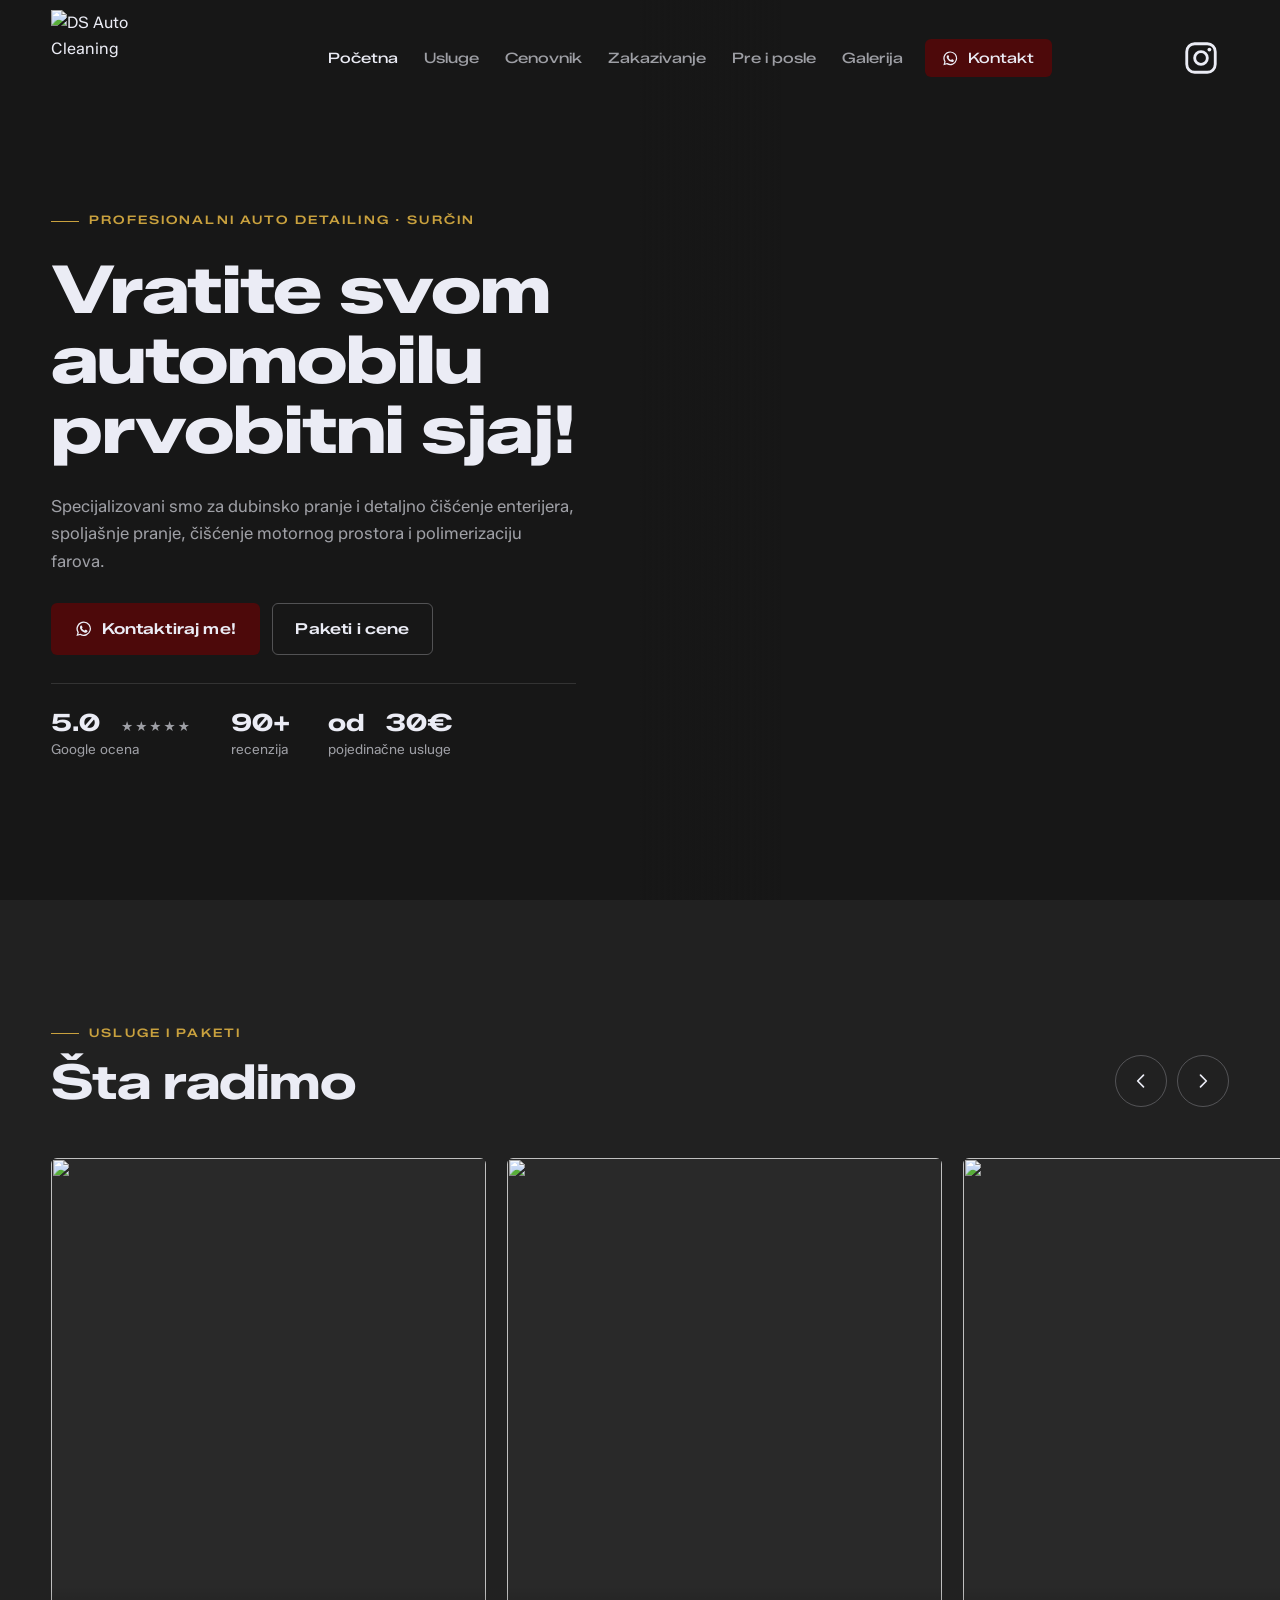
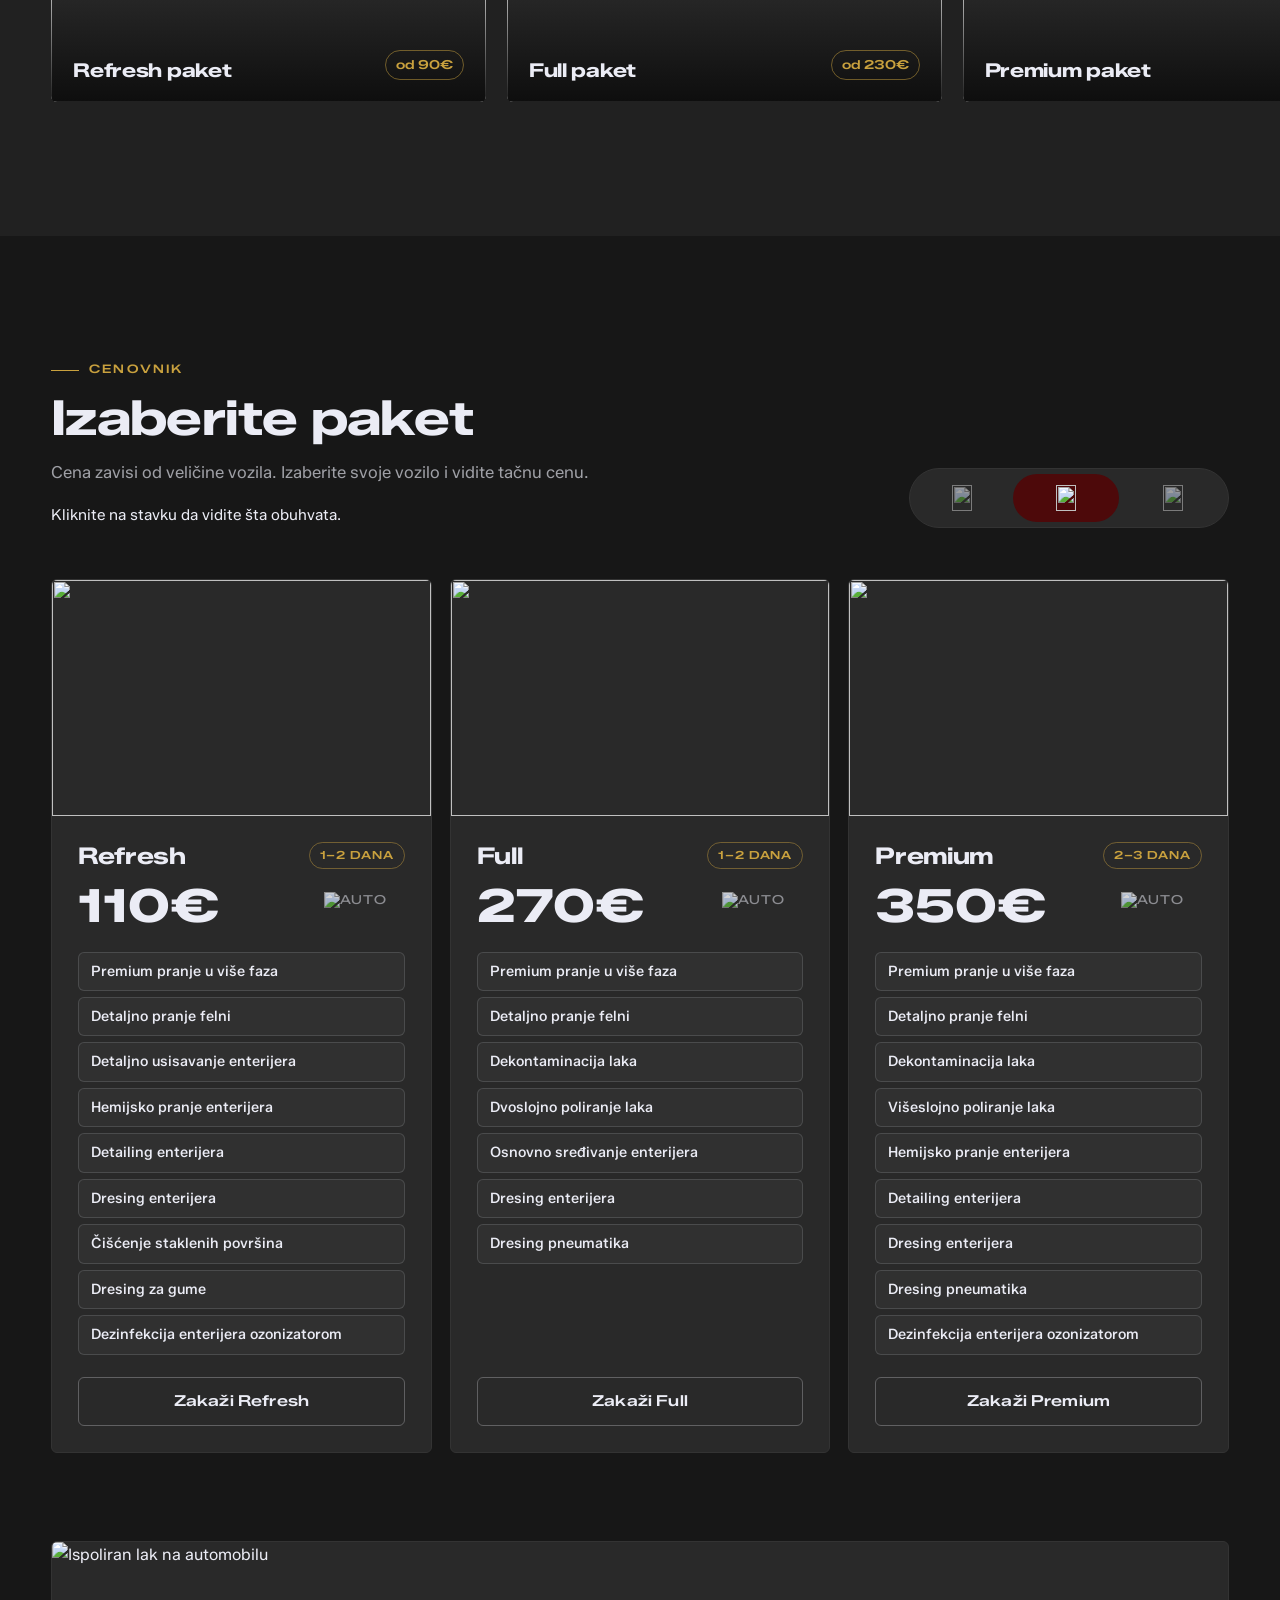
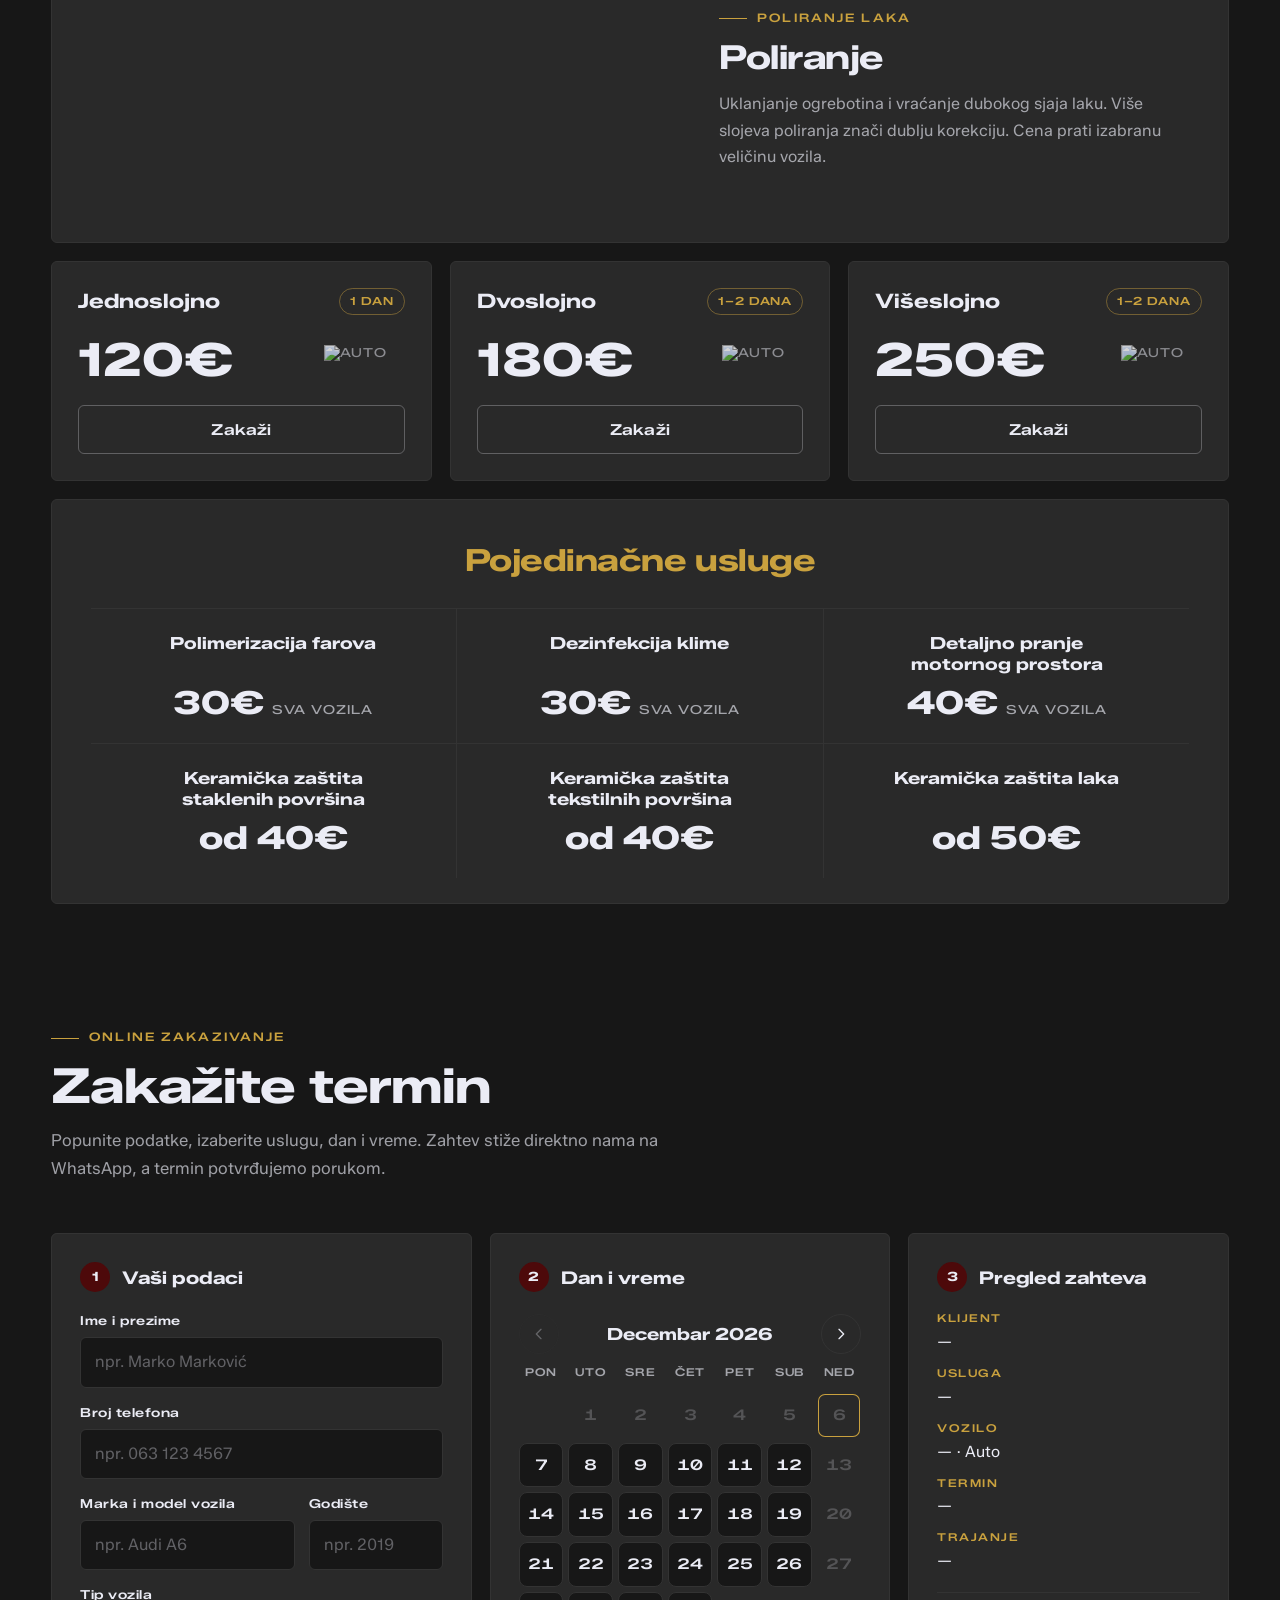
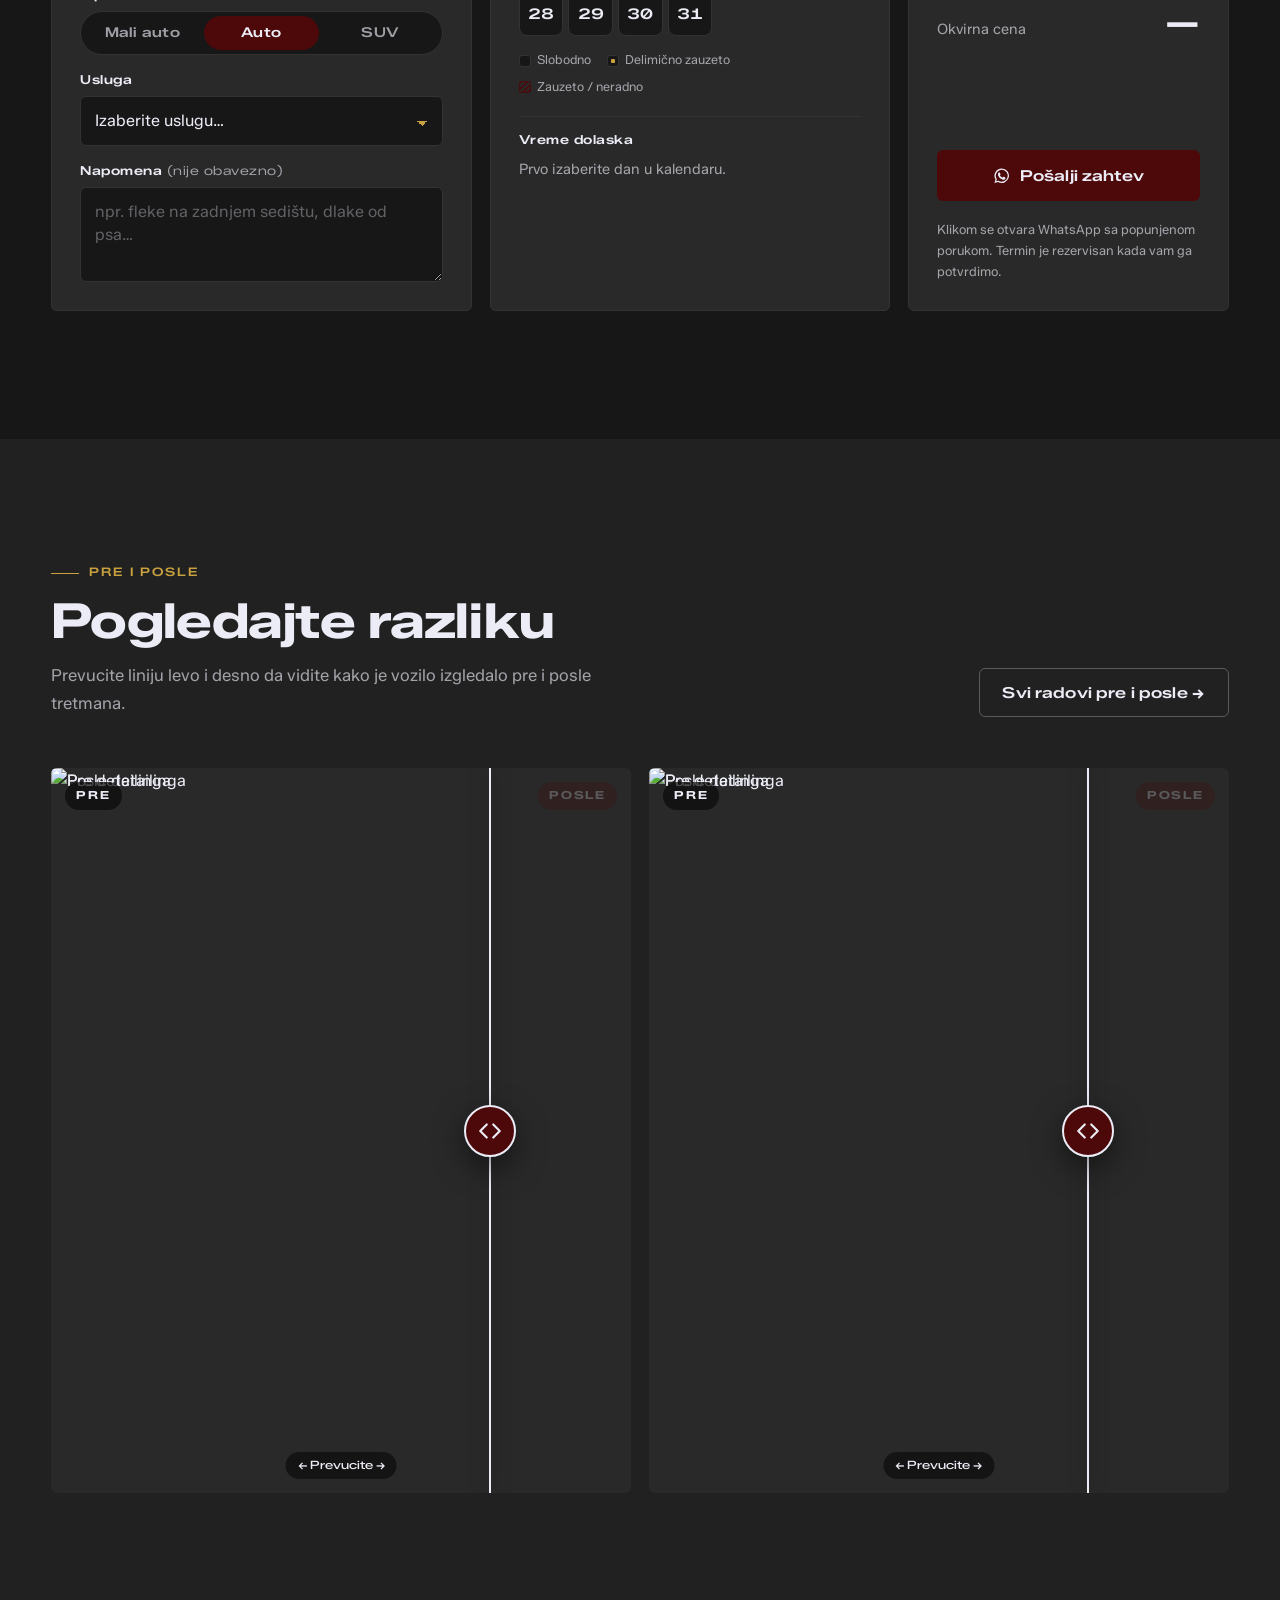
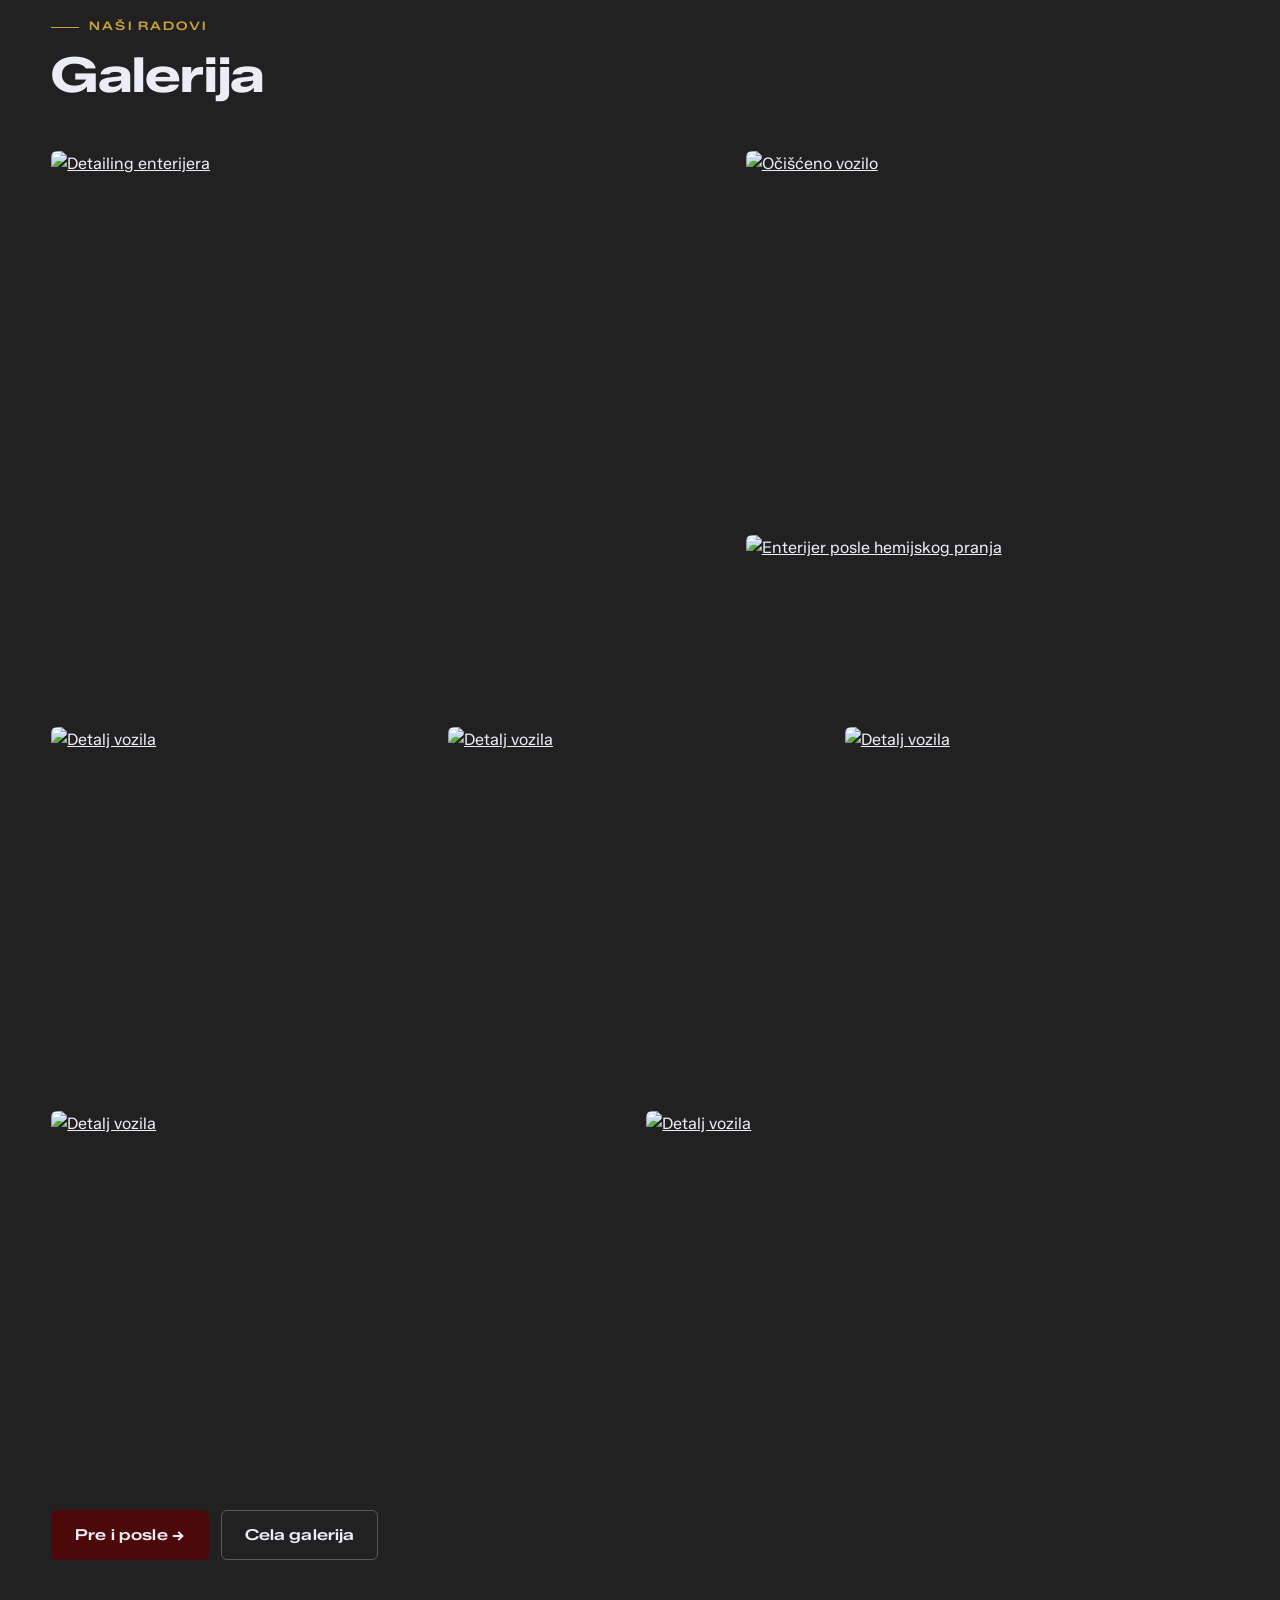
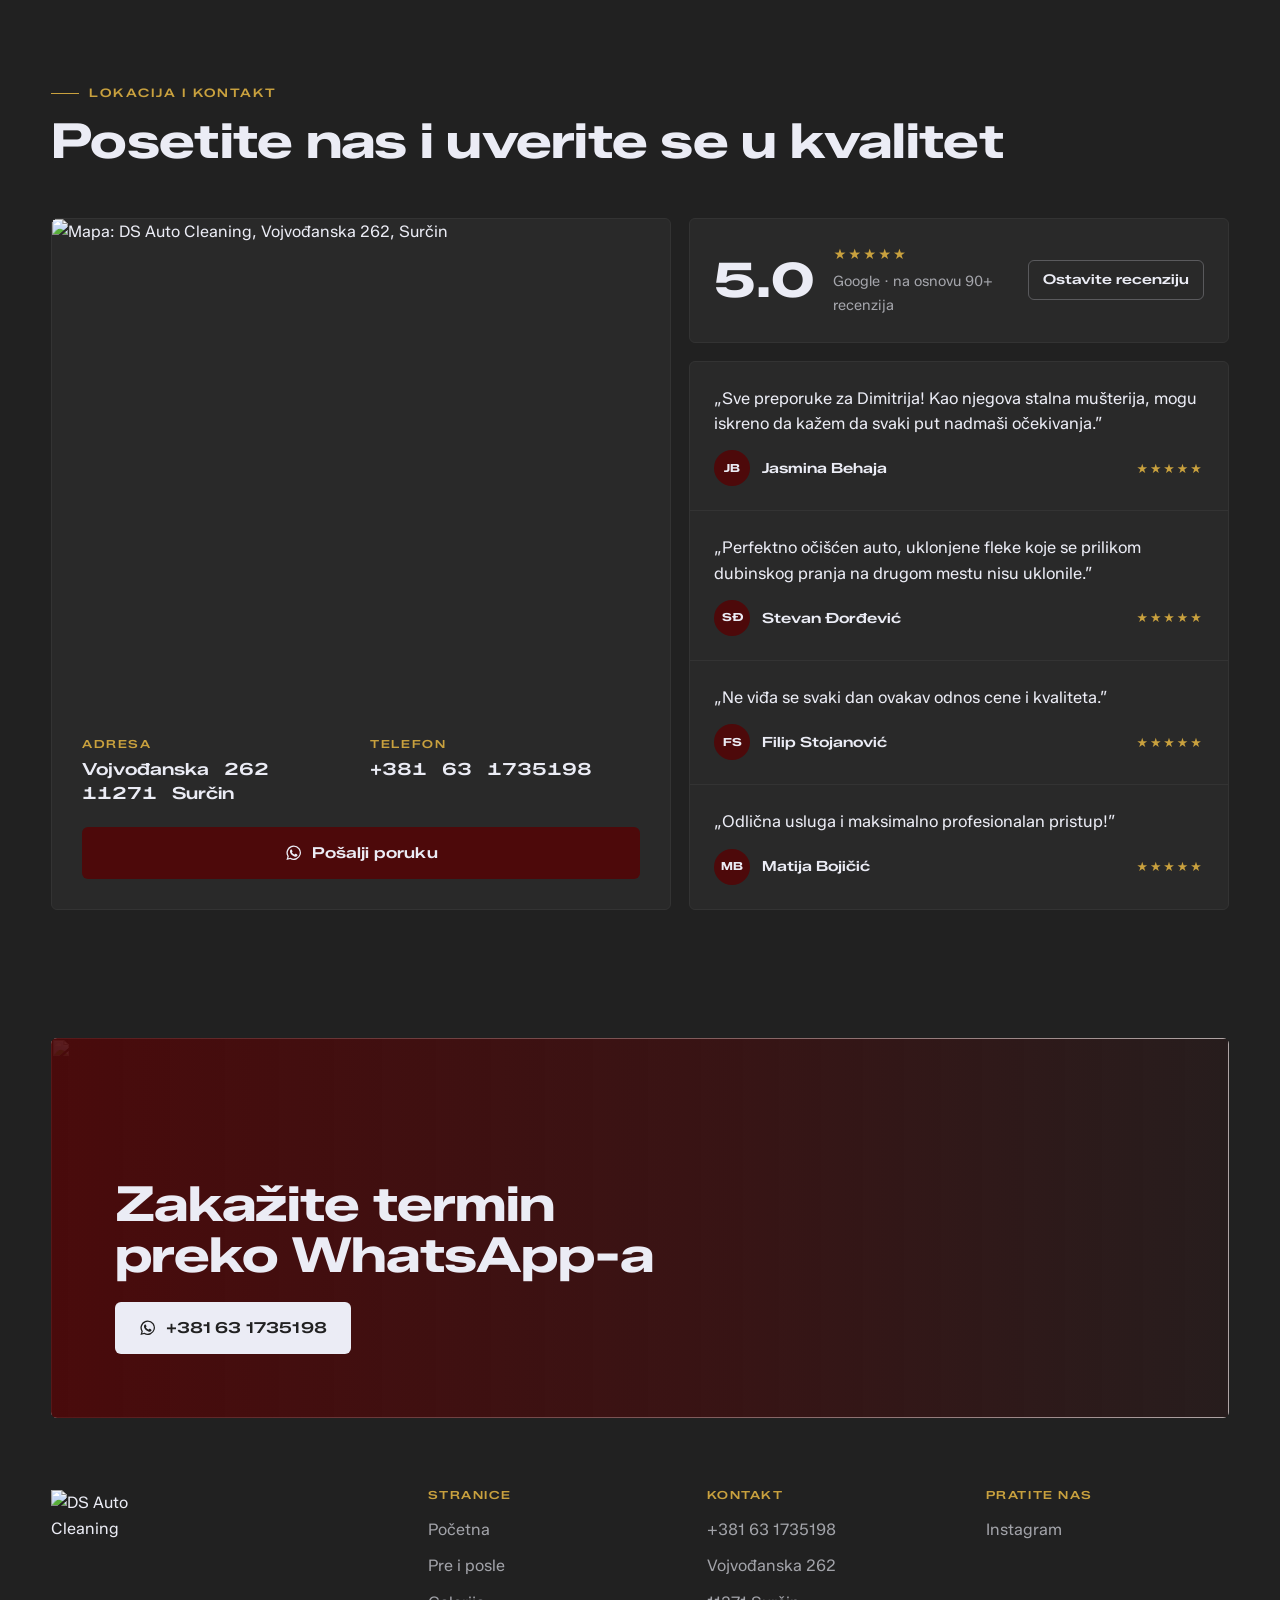
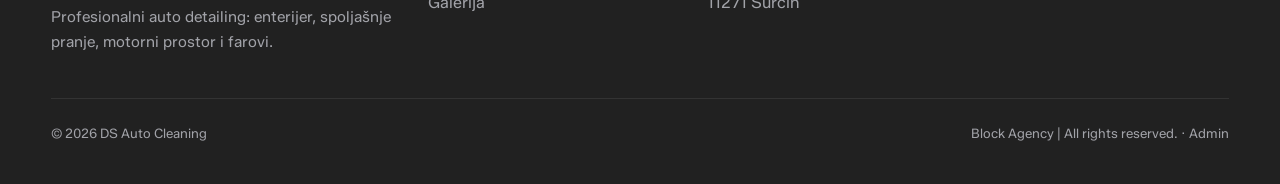
==== index.html @ 4bb8b8b8 "Add DS Auto Cleaning website Co-Authored-By: Claude Opus 5.5 <noreply@anthropic.com>" ====
<!doctype html>
<html lang="sr-Latn">
<head>
<meta charset="utf-8">
<meta name="viewport" content="width=device-width, initial-scale=1, viewport-fit=cover">
<title>DS Auto Cleaning</title>
<meta name="description" content="DS Auto Cleaning – profesionalni auto detailing u Surčinu. Dubinsko pranje enterijera, spoljašnje pranje, pranje motora i polimerizacija farova.">
<meta name="theme-color" content="#212121">
<link rel="preconnect" href="https://fonts.googleapis.com">
<link rel="preconnect" href="https://fonts.gstatic.com" crossorigin>
<link rel="stylesheet" href="https://fonts.googleapis.com/css2?family=Zalando+Sans+Expanded:wght@400;500;600;700;800;900&family=Zalando+Sans:wght@400;500;600&family=Archivo:wdth,wght@125,400..900&display=swap">
<link rel="stylesheet" href="styles.css?v=30">
<script>document.documentElement.classList.add('js');</script>
</head>
<body>

<svg width="0" height="0" style="position:absolute" aria-hidden="true">
  <symbol id="i-wa" viewBox="0 0 24 24"><path fill="currentColor" d="M12 2a10 10 0 0 0-8.6 15.1L2 22l5-1.3A10 10 0 1 0 12 2Zm0 18.2a8.2 8.2 0 0 1-4.2-1.2l-.3-.2-3 .8.8-2.9-.2-.3A8.2 8.2 0 1 1 12 20.2Zm4.5-6.1c-.2-.1-1.5-.7-1.7-.8-.2-.1-.4-.1-.6.1l-.8 1c-.1.2-.3.2-.5.1a6.7 6.7 0 0 1-3.3-2.9c-.2-.4.2-.4.7-1.3.1-.2 0-.3 0-.4l-.8-1.8c-.2-.5-.4-.4-.6-.4h-.5c-.2 0-.4.1-.7.3-.2.3-.9.9-.9 2.2s.9 2.5 1 2.7c.1.2 1.8 2.8 4.4 3.9 1.6.7 2.3.8 3.1.6.5-.1 1.5-.6 1.7-1.2.2-.6.2-1.1.2-1.2-.1-.1-.3-.2-.5-.3Z"/></symbol>
  <symbol id="i-ig" viewBox="0 0 24 24"><rect x="3" y="3" width="18" height="18" rx="5" fill="none" stroke="currentColor" stroke-width="1.8"/><circle cx="12" cy="12" r="4" fill="none" stroke="currentColor" stroke-width="1.8"/><circle cx="17.3" cy="6.7" r="1.2" fill="currentColor"/></symbol>
  <symbol id="i-l" viewBox="0 0 24 24"><path d="M15 5l-7 7 7 7" fill="none" stroke="currentColor" stroke-width="2" stroke-linecap="round" stroke-linejoin="round"/></symbol>
  <symbol id="i-r" viewBox="0 0 24 24"><path d="M9 5l7 7-7 7" fill="none" stroke="currentColor" stroke-width="2" stroke-linecap="round" stroke-linejoin="round"/></symbol>
</svg>

<header class="header" id="header">
  <div class="wrap">
    <a class="logo" href="#top" aria-label="DS Auto Cleaning – početna">
      <img src="https://cdn.prod.website-files.com/67b71c40bef7c82fadcc0b50/67b736dffbebf0c587fb6adf_Logo.svg" alt="DS Auto Cleaning" width="60" height="40">
    </a>
    <nav class="nav" id="nav" aria-label="Glavna navigacija">
      <a href="#top" aria-current="page">Početna</a>
      <a href="#usluge">Usluge</a>
      <a href="#paketi">Cenovnik</a>
      <a href="#zakazivanje">Zakazivanje</a>
      <a href="pre-posle.html">Pre i posle</a>
      <a href="galerija.html">Galerija</a>
      <a class="btn btn-wine" href="https://wa.me/381631735198" target="_blank" rel="noopener"><svg><use href="#i-wa"/></svg>Kontakt</a>
      <div class="nav-extra">
        <div class="nav-info">
          <div><small>Telefon</small><a href="tel:+381631735198">+381 63 1735198</a></div>
          <div><small>Adresa</small><p>Vojvođanska 262, Surčin</p></div>
        </div>
        <div class="nav-social">
          <a href="https://www.instagram.com/ds.autocleaning/" target="_blank" rel="noopener" aria-label="Instagram"><svg><use href="#i-ig"/></svg></a>
        </div>
      </div>
    </nav>
    <div class="nav-backdrop" id="navBackdrop" aria-hidden="true"></div>
    <div class="socials">
      <a class="icon-btn" href="https://www.instagram.com/ds.autocleaning/" target="_blank" rel="noopener" aria-label="Instagram"><svg><use href="#i-ig"/></svg></a>
    </div>
    <button class="menu-btn" id="menuBtn" type="button" aria-label="Otvori meni" aria-expanded="false" aria-controls="nav"><span class="menu-txt" aria-hidden="true"><span>Meni</span></span><span class="menu-ico" aria-hidden="true"><i></i><i></i></span></button>
  </div>
</header>

<main id="top">

  <!-- HERO -->
  <section class="hero">
    <div class="hero-copy">
      <span class="eyebrow">Profesionalni auto detailing · Surčin</span>
      <h1>Vratite svom automobilu prvobitni sjaj!</h1>
      <p class="lead">Specijalizovani smo za dubinsko pranje i detaljno čišćenje enterijera, spoljašnje pranje, čišćenje motornog prostora i polimerizaciju farova.</p>
      <div class="hero-ctas">
        <a class="btn btn-wine" href="https://wa.me/381631735198" target="_blank" rel="noopener"><svg><use href="#i-wa"/></svg>Kontaktiraj me!</a>
        <a class="btn btn-line" href="#paketi">Paketi i cene</a>
      </div>
      <div class="hero-proof">
        <div class="proof"><b>5.0 <span class="stars" aria-hidden="true">★★★★★</span></b><span>Google ocena</span></div>
        <div class="proof"><b>90+</b><span>recenzija</span></div>
        <div class="proof"><b>od 30€</b><span>pojedinačne usluge</span></div>
      </div>
    </div>
    <div class="hero-media">
      <img id="heroImg" src="https://cdn.prod.website-files.com/67b71c40bef7c82fadcc0b50/69596f44f876bb7021aca71c_WhatsApp%20Image%202025-12-26%20at%2014.09.19%20(7).png" alt="Kožno sedište posle detailinga">
    </div>
  </section>

  <!-- USLUGE -->
  <section class="section" id="usluge">
    <div class="wrap">
      <div class="sec-head">
        <div class="t rv">
          <span class="eyebrow">Usluge i paketi</span>
          <h2>Šta radimo</h2>
        </div>
        <div class="slider-ctrl rv" style="--d:.1s">
          <button type="button" id="prev" aria-label="Prethodna usluga"><svg><use href="#i-l"/></svg></button>
          <button type="button" id="next" aria-label="Sledeća usluga"><svg><use href="#i-r"/></svg></button>
        </div>
      </div>
    </div>
    <div class="track-outer">
      <div class="track" id="track">
        <a class="svc" href="#paketi"><div class="ph" style="--d:0s"><img loading="lazy" src="https://cdn.prod.website-files.com/67b71c40bef7c82fadcc0b50/69e74e0560a4bd283365ecf1_WhatsApp%20Image%202026-04-21%20at%2011.52.18.webp" alt=""></div><div class="svc-meta"><h3>Refresh paket</h3><span>od 90€</span></div></a>
        <a class="svc" href="#paketi"><div class="ph" style="--d:.12s"><img loading="lazy" src="https://cdn.prod.website-files.com/67b71c40bef7c82fadcc0b50/6953fcdc6126f6a25ec02e4c_Audi%20Full.png" alt=""></div><div class="svc-meta"><h3>Full paket</h3><span>od 230€</span></div></a>
        <a class="svc" href="#paketi"><div class="ph" style="--d:.24s"><img loading="lazy" src="https://cdn.prod.website-files.com/67b71c40bef7c82fadcc0b50/69de7c50034dc92b972aaf1f_WhatsApp%20Image%202026-04-14%20at%2010.13.42.webp" alt=""></div><div class="svc-meta"><h3>Premium paket</h3><span>od 290€</span></div></a>
        <a class="svc" href="#poliranje"><div class="ph" style="--d:.36s"><img loading="lazy" src="https://cdn.prod.website-files.com/67b71c40bef7c82fadcc0b50/69de7c50fab3555997daac8d_WhatsApp%20Image%202026-04-14%20at%2010.13.26.webp" alt=""></div><div class="svc-meta"><h3>Poliranje</h3><span>od 90€</span></div></a>
        <a class="svc" href="#pojedinacne"><div class="ph"><img loading="lazy" src="https://cdn.prod.website-files.com/67b71c40bef7c82fadcc0b50/69596811d2b40d2df49c6173_WhatsApp%20Image%202025-12-26%20at%2014.09.19.webp" alt=""></div><div class="svc-meta"><h3>Polimerizacija farova</h3><span>30€</span></div></a>
        <a class="svc" href="https://wa.me/381631735198" target="_blank" rel="noopener"><div class="ph"><img loading="lazy" src="https://cdn.prod.website-files.com/67b71c40bef7c82fadcc0b50/695401f7f0a92656ba7f0e78_Dezinfekcija%20klime.png" alt=""></div><div class="svc-meta"><h3>Dezinfekcija klime</h3><span>30€</span></div></a>
        <a class="svc" href="https://wa.me/381631735198" target="_blank" rel="noopener"><div class="ph"><img loading="lazy" src="https://cdn.prod.website-files.com/67b71c40bef7c82fadcc0b50/695401f86d996e29d164e37c_Motorni%20prostor.png" alt=""></div><div class="svc-meta"><h3>Pranje motornog prostora</h3><span>40€</span></div></a>
        <a class="svc" href="#pojedinacne"><div class="ph"><img loading="lazy" src="https://cdn.prod.website-files.com/67b71c40bef7c82fadcc0b50/69de7d9939837d7795b5e8f5_WhatsApp%20Image%202026-04-14%20at%2010.14.58.webp" alt=""></div><div class="svc-meta"><h3>Keramička zaštita stakla</h3><span>od 40€</span></div></a>
        <a class="svc" href="#pojedinacne"><div class="ph"><img loading="lazy" src="https://cdn.prod.website-files.com/67b71c40bef7c82fadcc0b50/69d79d57aa74847641ae4d3c_WhatsApp%20Image%202026-04-09%20at%2013.15.15.jpeg" alt=""></div><div class="svc-meta"><h3>Keramička zaštita tekstila</h3><span>od 40€</span></div></a>
        <a class="svc" href="#pojedinacne"><div class="ph"><img loading="lazy" src="https://cdn.prod.website-files.com/67b71c40bef7c82fadcc0b50/69de7c50fab3555997daac8d_WhatsApp%20Image%202026-04-14%20at%2010.13.26.webp" alt=""></div><div class="svc-meta"><h3>Keramička zaštita laka</h3><span>od 50€</span></div></a>
      </div>
    </div>
  </section>

  <!-- PAKETI -->
  <section class="section packages" id="paketi">
    <div class="wrap">
      <div class="sec-head">
        <div class="t rv">
          <span class="eyebrow">Cenovnik</span>
          <h2>Izaberite paket</h2>
          <p class="lead">Cena zavisi od veličine vozila. Izaberite svoje vozilo i vidite tačnu cenu.</p>
          <p class="opis-hint">Kliknite na stavku da vidite šta obuhvata.</p>
        </div>
        <div class="size-pick rv" style="--d:.1s" role="group" aria-label="Veličina vozila">
          <button type="button" data-size="0" aria-pressed="false" aria-label="Mali auto" title="Mali auto"><img src="https://cdn.prod.website-files.com/67b71c40bef7c82fadcc0b50/69e0fb35d0a82c00bd77647b_small-car%201.svg" alt="" width="426" height="190"></button>
          <button type="button" data-size="1" aria-pressed="true" aria-label="Auto" title="Auto"><img src="https://cdn.prod.website-files.com/67b71c40bef7c82fadcc0b50/69e0fb3505626ecc65705051_car%201.svg" alt="" width="512" height="190"></button>
          <button type="button" data-size="2" aria-pressed="false" aria-label="SUV" title="SUV"><img src="https://cdn.prod.website-files.com/67b71c40bef7c82fadcc0b50/69e0fb350e81516f76b89772_suv-car%201.svg" alt="" width="512" height="210"></button>
        </div>
      </div>

      <div class="pkg-grid">
        <article class="pkg rv">
          <div class="pkg-img ph"><img loading="lazy" src="https://cdn.prod.website-files.com/67b71c40bef7c82fadcc0b50/69e74e0560a4bd283365ecf1_WhatsApp%20Image%202026-04-21%20at%2011.52.18.webp" alt=""></div>
          <div class="pkg-head">
            <div class="pkg-top"><h3>Refresh</h3><span class="dur">1–2 dana</span></div>
            <div class="price"><b data-prices="90,110,120">110€</b><span class="size-label"><img src="https://cdn.prod.website-files.com/67b71c40bef7c82fadcc0b50/69e0fb3505626ecc65705051_car%201.svg" alt="Auto" width="512" height="190"></span></div>
          </div>
          <ul>
            <li>Premium pranje u više faza</li>
            <li>Detaljno pranje felni</li>
            <li>Detaljno usisavanje enterijera</li>
            <li>Hemijsko pranje enterijera</li>
            <li>Detailing enterijera</li>
            <li>Dresing enterijera</li>
            <li>Čišćenje staklenih površina</li>
            <li>Dresing za gume</li>
            <li>Dezinfekcija enterijera ozonizatorom</li>
          </ul>
          <a class="btn btn-line" href="#zakazivanje" data-book="refresh">Zakaži Refresh</a>
        </article>

        <article class="pkg featured rv" style="--d:.1s">
          <div class="pkg-img ph" style="--d:.1s"><img loading="lazy" src="https://cdn.prod.website-files.com/67b71c40bef7c82fadcc0b50/6953fcdc6126f6a25ec02e4c_Audi%20Full.png" alt=""></div>
          <div class="pkg-head">
            <div class="pkg-top"><h3>Full</h3><span class="dur">1–2 dana</span></div>
            <div class="price"><b data-prices="230,270,300">270€</b><span class="size-label"><img src="https://cdn.prod.website-files.com/67b71c40bef7c82fadcc0b50/69e0fb3505626ecc65705051_car%201.svg" alt="Auto" width="512" height="190"></span></div>
          </div>
          <ul>
            <li>Premium pranje u više faza</li>
            <li>Detaljno pranje felni</li>
            <li>Dekontaminacija laka</li>
            <li>Dvoslojno poliranje laka</li>
            <li>Osnovno sređivanje enterijera</li>
            <li>Dresing enterijera</li>
            <li>Dresing pneumatika</li>
          </ul>
          <a class="btn btn-line" href="#zakazivanje" data-book="full">Zakaži Full</a>
        </article>

        <article class="pkg rv" style="--d:.2s">
          <div class="pkg-img ph" style="--d:.2s"><img loading="lazy" src="https://cdn.prod.website-files.com/67b71c40bef7c82fadcc0b50/69de7c50034dc92b972aaf1f_WhatsApp%20Image%202026-04-14%20at%2010.13.42.webp" alt=""></div>
          <div class="pkg-head">
            <div class="pkg-top"><h3>Premium</h3><span class="dur">2–3 dana</span></div>
            <div class="price"><b data-prices="290,350,400">350€</b><span class="size-label"><img src="https://cdn.prod.website-files.com/67b71c40bef7c82fadcc0b50/69e0fb3505626ecc65705051_car%201.svg" alt="Auto" width="512" height="190"></span></div>
          </div>
          <ul>
            <li>Premium pranje u više faza</li>
            <li>Detaljno pranje felni</li>
            <li>Dekontaminacija laka</li>
            <li>Višeslojno poliranje laka</li>
            <li>Hemijsko pranje enterijera</li>
            <li>Detailing enterijera</li>
            <li>Dresing enterijera</li>
            <li>Dresing pneumatika</li>
            <li>Dezinfekcija enterijera ozonizatorom</li>
          </ul>
          <a class="btn btn-line" href="#zakazivanje" data-book="premium">Zakaži Premium</a>
        </article>
      </div>

      <!-- POLIRANJE -->
      <div class="polish" id="poliranje">
        <div class="polish-head rv">
          <div class="polish-photo ph"><img loading="lazy" src="https://cdn.prod.website-files.com/67b71c40bef7c82fadcc0b50/69de7c50fab3555997daac8d_WhatsApp%20Image%202026-04-14%20at%2010.13.26.webp" alt="Ispoliran lak na automobilu"></div>
          <div class="polish-intro">
            <span class="eyebrow">Poliranje laka</span>
            <h3>Poliranje</h3>
            <p>Uklanjanje ogrebotina i vraćanje dubokog sjaja laku. Više slojeva poliranja znači dublju korekciju. Cena prati izabranu veličinu vozila.</p>
          </div>
        </div>
        <div class="polish-grid">
          <article class="tier rv">
            <div class="tier-top"><h4>Jednoslojno</h4><span class="dur">1 dan</span></div>
            <div class="price"><b data-prices="90,120,150">120€</b><span class="size-label"><img src="https://cdn.prod.website-files.com/67b71c40bef7c82fadcc0b50/69e0fb3505626ecc65705051_car%201.svg" alt="Auto" width="512" height="190"></span></div>
            <a class="btn btn-line" href="#zakazivanje" data-book="pol1">Zakaži</a>
          </article>
          <article class="tier featured rv" style="--d:.1s">
            <div class="tier-top"><h4>Dvoslojno</h4><span class="dur">1–2 dana</span></div>
            <div class="price"><b data-prices="150,180,200">180€</b><span class="size-label"><img src="https://cdn.prod.website-files.com/67b71c40bef7c82fadcc0b50/69e0fb3505626ecc65705051_car%201.svg" alt="Auto" width="512" height="190"></span></div>
            <a class="btn btn-line" href="#zakazivanje" data-book="pol2">Zakaži</a>
          </article>
          <article class="tier rv" style="--d:.2s">
            <div class="tier-top"><h4>Višeslojno</h4><span class="dur">1–2 dana</span></div>
            <div class="price"><b data-prices="200,250,300">250€</b><span class="size-label"><img src="https://cdn.prod.website-files.com/67b71c40bef7c82fadcc0b50/69e0fb3505626ecc65705051_car%201.svg" alt="Auto" width="512" height="190"></span></div>
            <a class="btn btn-line" href="#zakazivanje" data-book="pol3">Zakaži</a>
          </article>
        </div>
      </div>
      <!-- POJEDINAČNE USLUGE -->
      <div class="extras rv" id="pojedinacne">
        <h3 class="extras-title">Pojedinačne usluge</h3>
        <div class="extras-grid">
          <div class="extra"><h4>Polimerizacija farova</h4><div class="price"><b>30€</b><span>sva vozila</span></div></div>
          <div class="extra"><h4>Dezinfekcija klime</h4><div class="price"><b>30€</b><span>sva vozila</span></div></div>
          <div class="extra"><h4>Detaljno pranje motornog prostora</h4><div class="price"><b>40€</b><span>sva vozila</span></div></div>
          <div class="extra"><h4>Keramička zaštita staklenih površina</h4><div class="price"><b>od 40€</b></div></div>
          <div class="extra"><h4>Keramička zaštita tekstilnih površina</h4><div class="price"><b>od 40€</b></div></div>
          <div class="extra"><h4>Keramička zaštita laka</h4><div class="price"><b>od 50€</b></div></div>
        </div>
      </div>
    </div>
  </section>

  <!-- ZAKAZIVANJE -->
  <section class="section booking" id="zakazivanje" style="padding-top:0">
    <div class="wrap">
      <div class="sec-head">
        <div class="t rv">
          <span class="eyebrow">Online zakazivanje</span>
          <h2>Zakažite termin</h2>
          <p class="lead">Popunite podatke, izaberite uslugu, dan i vreme. Zahtev stiže direktno nama na WhatsApp, a termin potvrđujemo porukom.</p>
        </div>
      </div>

      <form class="book" id="bookForm" novalidate>
        <!-- 1. Podaci -->
        <fieldset class="book-card rv">
          <legend><span class="step">1</span>Vaši podaci</legend>
          <div class="field">
            <label for="bkName">Ime i prezime</label>
            <input id="bkName" name="ime" type="text" autocomplete="name" placeholder="npr. Marko Marković" required>
            <p class="err" id="bkNameErr"></p>
          </div>
          <div class="field">
            <label for="bkPhone">Broj telefona</label>
            <input id="bkPhone" name="telefon" type="tel" inputmode="tel" autocomplete="tel" placeholder="npr. 063 123 4567" required>
            <p class="err" id="bkPhoneErr"></p>
          </div>
          <div class="field-row">
            <div class="field">
              <label for="bkModel">Marka i model vozila</label>
              <input id="bkModel" name="model" type="text" placeholder="npr. Audi A6" required>
              <p class="err" id="bkModelErr"></p>
            </div>
            <div class="field">
              <label for="bkYear">Godište</label>
              <input id="bkYear" name="godiste" type="number" inputmode="numeric" min="1950" max="2027" placeholder="npr. 2019" required>
              <p class="err" id="bkYearErr"></p>
            </div>
          </div>
          <div class="field">
            <span class="label" id="bkSizeLbl">Tip vozila</span>
            <div class="seg" role="radiogroup" aria-labelledby="bkSizeLbl">
              <label><input type="radio" name="velicina" value="0" id="bkSize0"><span>Mali auto</span></label>
              <label><input type="radio" name="velicina" value="1" id="bkSize1" checked><span>Auto</span></label>
              <label><input type="radio" name="velicina" value="2" id="bkSize2"><span>SUV</span></label>
            </div>
          </div>
          <div class="field">
            <label for="bkService">Usluga</label>
            <select id="bkService" name="usluga" required>
              <option value="">Izaberite uslugu…</option>
              <optgroup label="Paketi">
                <option value="refresh">Refresh paket</option>
                <option value="full">Full paket</option>
                <option value="premium">Premium paket</option>
              </optgroup>
              <optgroup label="Poliranje">
                <option value="pol1">Poliranje – jednoslojno</option>
                <option value="pol2">Poliranje – dvoslojno</option>
                <option value="pol3">Poliranje – višeslojno</option>
              </optgroup>
              <optgroup label="Pojedinačne usluge">
                <option value="klima">Dezinfekcija klime</option>
                <option value="farovi">Polimerizacija farova</option>
                <option value="motor">Detaljno pranje motornog prostora</option>
                <option value="ker_staklo">Keramička zaštita staklenih površina</option>
                <option value="ker_tekstil">Keramička zaštita tekstilnih površina</option>
                <option value="ker_lak">Keramička zaštita laka</option>
              </optgroup>
            </select>
            <p class="err" id="bkServiceErr"></p>
          </div>
          <div class="field">
            <label for="bkNote">Napomena <span class="opt">(nije obavezno)</span></label>
            <textarea id="bkNote" name="napomena" rows="3" placeholder="npr. fleke na zadnjem sedištu, dlake od psa…"></textarea>
          </div>
        </fieldset>

        <!-- 2. Datum i vreme -->
        <fieldset class="book-card rv" style="--d:.1s">
          <legend><span class="step">2</span>Dan i vreme</legend>
          <div class="cal" id="cal">
            <div class="cal-head">
              <button type="button" class="cal-nav" id="calPrev" aria-label="Prethodni mesec"><svg><use href="#i-l"/></svg></button>
              <strong id="calTitle" aria-live="polite"></strong>
              <button type="button" class="cal-nav" id="calNext" aria-label="Sledeći mesec"><svg><use href="#i-r"/></svg></button>
            </div>
            <div class="cal-week" aria-hidden="true"><span>Pon</span><span>Uto</span><span>Sre</span><span>Čet</span><span>Pet</span><span>Sub</span><span>Ned</span></div>
            <div class="cal-grid" id="calGrid"></div>
            <div class="cal-legend">
              <span><i class="lg free"></i>Slobodno</span>
              <span><i class="lg part"></i>Delimično zauzeto</span>
              <span><i class="lg busy"></i>Zauzeto / neradno</span>
            </div>
          </div>
          <p class="err" id="bkDateErr"></p>

          <div class="slots-wrap">
            <span class="label" id="slotsLbl">Vreme dolaska</span>
            <div class="slots" id="slots" role="radiogroup" aria-labelledby="slotsLbl"><p class="slots-empty">Prvo izaberite dan u kalendaru.</p></div>
            <p class="err" id="bkTimeErr"></p>
          </div>
        </fieldset>

        <!-- 3. Pregled -->
        <aside class="book-card book-sum rv" style="--d:.2s" aria-live="polite">
          <h3 class="sum-legend"><span class="step">3</span>Pregled zahteva</h3>
          <dl class="sum" id="sum">
            <div><dt>Klijent</dt><dd id="sumClient">—</dd></div>
            <div><dt>Usluga</dt><dd id="sumService">—</dd></div>
            <div><dt>Vozilo</dt><dd id="sumCar">—</dd></div>
            <div><dt>Termin</dt><dd id="sumWhen">—</dd></div>
            <div><dt>Trajanje</dt><dd id="sumDur">—</dd></div>
          </dl>
          <div class="sum-price"><span>Okvirna cena</span><b id="sumPrice">—</b></div>
          <button class="btn btn-wine" type="submit" id="bkSubmit"><svg><use href="#i-wa"/></svg>Pošalji zahtev</button>
          <p class="sum-note">Klikom se otvara WhatsApp sa popunjenom porukom. Termin je rezervisan kada vam ga potvrdimo.</p>
          <div class="book-done" id="bookDone" hidden>
            <b>Zahtev je pripremljen.</b>
            <p>Ako se WhatsApp nije otvorio, pošaljite poruku na <span class="sel">+381 63 1735198</span>.</p>
          </div>
        </aside>
      </form>
    </div>
  </section>

  <!-- GALERIJA / PRE I POSLE -->
  <!-- PRE I POSLE (teaser) -->
  <section class="section" id="pre-posle" style="padding-bottom:0">
    <div class="wrap">
      <div class="sec-head">
        <div class="t rv">
          <span class="eyebrow">Pre i posle</span>
          <h2>Pogledajte razliku</h2>
          <p class="lead">Prevucite liniju levo i desno da vidite kako je vozilo izgledalo pre i posle tretmana.</p>
        </div>
        <a class="btn btn-line rv" style="--d:.1s" href="pre-posle.html">Svi radovi pre i posle →</a>
      </div>
      <div class="ba-home">
        <div class="cmp rv" data-autoplay>
          <img src="https://cdn.prod.website-files.com/67b71c40bef7c82fadcc0b50/69d79d57aa74847641ae4d3c_WhatsApp%20Image%202026-04-09%20at%2013.15.15.jpeg" alt="Posle detailinga" draggable="false">
          <img class="cmp-pre" src="https://cdn.prod.website-files.com/67b71c40bef7c82fadcc0b50/69d79d57c26595a2f371db21_WhatsApp%20Image%202026-04-09%20at%2013.15.14%20(4).jpeg" alt="Pre detailinga" draggable="false">
        </div>
        <div class="cmp rv" style="--d:.12s" data-autoplay>
          <img src="https://cdn.prod.website-files.com/67b71c40bef7c82fadcc0b50/69d79d57dae5ca8367b0f022_WhatsApp%20Image%202026-04-09%20at%2013.15.14%20(1).jpeg" alt="Posle detailinga" draggable="false">
          <img class="cmp-pre" src="https://cdn.prod.website-files.com/67b71c40bef7c82fadcc0b50/69d79d5721d8b0e544f16016_WhatsApp%20Image%202026-04-09%20at%2013.15.14.jpeg" alt="Pre detailinga" draggable="false">
        </div>
      </div>
    </div>
  </section>

  <section class="section" id="galerija">
    <div class="wrap">
      <div class="sec-head">
        <div class="t rv">
          <span class="eyebrow">Naši radovi</span>
          <h2>Galerija</h2>
        </div>
      </div>
      <div class="mosaic">
        <a class="m1 ph" href="galerija.html"><img loading="lazy" src="https://cdn.prod.website-files.com/67b71c40bef7c82fadcc0b50/69de7c50fab3555997daac8d_WhatsApp%20Image%202026-04-14%20at%2010.13.26.webp" alt="Detailing enterijera"></a>
        <a class="m2 ph" style="--d:.1s" href="galerija.html"><img loading="lazy" src="https://cdn.prod.website-files.com/67b71c40bef7c82fadcc0b50/69de7d9939837d7795b5e8f5_WhatsApp%20Image%202026-04-14%20at%2010.14.58.webp" alt="Očišćeno vozilo"></a>
        <a class="m3 ph" style="--d:.2s" href="galerija.html"><img loading="lazy" src="https://cdn.prod.website-files.com/67b71c40bef7c82fadcc0b50/69e0f17cc0037e9200ee7713_WhatsApp%20Image%202026-04-14%20at%2010.13.43%201.webp" alt="Enterijer posle hemijskog pranja"></a>
        <a class="m4 ph" href="galerija.html"><img loading="lazy" src="https://cdn.prod.website-files.com/67b71c40bef7c82fadcc0b50/69de7d99d6b567fe2cc369a5_WhatsApp%20Image%202026-04-14%20at%2010.14.53.webp" alt="Detalj vozila"></a>
        <a class="m5 ph" style="--d:.1s" href="galerija.html"><img loading="lazy" src="https://cdn.prod.website-files.com/67b71c40bef7c82fadcc0b50/69de7c504bfc4e788ca46b21_WhatsApp%20Image%202026-04-14%20at%2010.15.05.webp" alt="Detalj vozila"></a>
        <a class="m6 ph" style="--d:.2s" href="galerija.html"><img loading="lazy" src="https://cdn.prod.website-files.com/67b71c40bef7c82fadcc0b50/69de7c508c2c30aa9defe9d7_WhatsApp%20Image%202026-04-14%20at%2010.14.49.webp" alt="Detalj vozila"></a>
        <a class="m7 ph" href="galerija.html"><img loading="lazy" src="https://cdn.prod.website-files.com/67b71c40bef7c82fadcc0b50/69e0f17b2e0b87a00f36601c_WhatsApp%20Image%202026-04-14%20at%2010.13.45%201.webp" alt="Detalj vozila"></a>
        <a class="m8 ph" style="--d:.1s" href="galerija.html"><img loading="lazy" src="https://cdn.prod.website-files.com/67b71c40bef7c82fadcc0b50/69de7d98bec3e740883007b8_WhatsApp%20Image%202026-04-14%20at%2010.15.03.webp" alt="Detalj vozila"></a>
      </div>
      <div class="mosaic-cta rv">
        <a class="btn btn-wine" href="pre-posle.html">Pre i posle →</a>
        <a class="btn btn-line" href="galerija.html">Cela galerija</a>
      </div>
    </div>
  </section>

  <!-- LOKACIJA + RECENZIJE -->
  <section class="section" id="kontakt" style="padding-top:0">
    <div class="wrap">
      <div class="sec-head">
        <div class="t rv">
          <span class="eyebrow">Lokacija i kontakt</span>
          <h2>Posetite nas i uverite se u kvalitet</h2>
        </div>
      </div>
      <div class="visit-grid">
        <div class="map-card rv">
          <a class="ph" href="https://maps.google.com/?q=Vojvo%C4%91anska+262,+Sur%C4%8Din" target="_blank" rel="noopener" aria-label="Otvori lokaciju na Google mapama">
            <img loading="lazy" src="https://cdn.prod.website-files.com/67b71c40bef7c82fadcc0b50/69bc1d5e8009edea4f41262d_DS-google-maps.png" alt="Mapa: DS Auto Cleaning, Vojvođanska 262, Surčin">
          </a>
          <div class="map-info">
            <dl class="info-row">
              <div><dt>Adresa</dt><dd>Vojvođanska 262<br>11271 Surčin</dd></div>
              <div><dt>Telefon</dt><dd><a href="tel:+381631735198">+381 63 1735198</a></dd></div>
            </dl>
            <a class="btn btn-wine" href="https://wa.me/381631735198" target="_blank" rel="noopener"><svg><use href="#i-wa"/></svg>Pošalji poruku</a>
          </div>
        </div>

        <div class="reviews">
          <div class="g-score rv" style="--d:.1s">
            <b>5.0</b>
            <div><div class="stars" aria-label="5 od 5 zvezdica">★★★★★</div><p>Google · na osnovu 90+ recenzija</p></div>
            <a href="https://www.google.com/search?q=DS+Auto+Cleaning+Sur%C4%8Din" target="_blank" rel="noopener">Ostavite recenziju</a>
          </div>
          <div class="quotes rv" style="--d:.2s">
            <figure class="quote">
              <p>„Sve preporuke za Dimitrija! Kao njegova stalna mušterija, mogu iskreno da kažem da svaki put nadmaši očekivanja.”</p>
              <figcaption class="who"><span class="avatar">JB</span><b>Jasmina Behaja</b><span class="stars" aria-hidden="true">★★★★★</span></figcaption>
            </figure>
            <figure class="quote">
              <p>„Perfektno očišćen auto, uklonjene fleke koje se prilikom dubinskog pranja na drugom mestu nisu uklonile.”</p>
              <figcaption class="who"><span class="avatar">SĐ</span><b>Stevan Đorđević</b><span class="stars" aria-hidden="true">★★★★★</span></figcaption>
            </figure>
            <figure class="quote">
              <p>„Ne viđa se svaki dan ovakav odnos cene i kvaliteta.”</p>
              <figcaption class="who"><span class="avatar">FS</span><b>Filip Stojanović</b><span class="stars" aria-hidden="true">★★★★★</span></figcaption>
            </figure>
            <figure class="quote">
              <p>„Odlična usluga i maksimalno profesionalan pristup!”</p>
              <figcaption class="who"><span class="avatar">MB</span><b>Matija Bojičić</b><span class="stars" aria-hidden="true">★★★★★</span></figcaption>
            </figure>
          </div>
        </div>
      </div>
    </div>
  </section>

  <!-- CTA -->
  <section class="wrap">
    <div class="cta-band">
      <div class="ph"><img loading="lazy" src="https://cdn.prod.website-files.com/67b71c40bef7c82fadcc0b50/69de7c509338acbdda44b23a_WhatsApp%20Image%202026-04-14%20at%2010.13.24.webp" alt=""></div>
      <div class="cta-inner rv">
        <h2>Zakažite termin preko WhatsApp-a</h2>
        <a class="btn btn-light" href="https://wa.me/381631735198" target="_blank" rel="noopener"><svg><use href="#i-wa"/></svg>+381 63 1735198</a>
      </div>
    </div>
  </section>
</main>

<footer class="footer">
  <div class="wrap">
    <div class="foot-grid">
      <div>
        <a class="logo" href="#top"><img src="https://cdn.prod.website-files.com/67b71c40bef7c82fadcc0b50/67b736dffbebf0c587fb6adf_Logo.svg" alt="DS Auto Cleaning" width="60" height="40"></a>
        <p>Profesionalni auto detailing: enterijer, spoljašnje pranje, motorni prostor i farovi.</p>
      </div>
      <div>
        <h4>Stranice</h4>
        <ul>
          <li><a href="#top">Početna</a></li>
          <li><a href="pre-posle.html">Pre i posle</a></li>
          <li><a href="galerija.html">Galerija</a></li>
        </ul>
      </div>
      <div>
        <h4>Kontakt</h4>
        <ul>
          <li><a href="tel:+381631735198">+381 63 1735198</a></li>
          <li>Vojvođanska 262</li>
          <li>11271 Surčin</li>
        </ul>
      </div>
      <div>
        <h4>Pratite nas</h4>
        <ul>
          <li><a href="https://www.instagram.com/ds.autocleaning/" target="_blank" rel="noopener">Instagram</a></li>
        </ul>
      </div>
    </div>
    <div class="legal"><span>© 2026 DS Auto Cleaning</span><span>Block Agency | All rights reserved. · <a href="admin.html" rel="nofollow">Admin</a></span></div>
  </div>
</footer>

<a class="fab" id="fab" href="https://wa.me/381631735198" target="_blank" rel="noopener" aria-label="Pošalji poruku na WhatsApp"><svg><use href="#i-wa"/></svg></a>

<script src="termini.js?v=10"></script>
<script src="script.js?v=19"></script>
</body>
</html>
---- styles.css ----
/* Layout: dark showroom — full-bleed photography, wine-red actions, gold details. Colors taken from the existing brand. */
:root {
  --bg: #212121;          /* primary-dark */
  --bg-deep: #171717;
  --surface: #292929;
  --line: #333333;
  --fg: #EBECF5;          /* primary-white */
  --muted: rgba(235, 236, 245, .64);
  --wine: #4D090A;        /* vine-red — buttons */
  --wine-hi: #6A0F11;
  --gold: #99710F;        /* secondary-gold — details, stars */
  --gold-hi: #C9A13E;
  --blue: #005F99;        /* secondary-blue — highlight package */

  --f-display: "Zalando Sans Expanded", "Archivo", "Arial Black", system-ui, sans-serif;
  --f-body: "Zalando Sans", system-ui, -apple-system, "Segoe UI", Arial, sans-serif;

  --gutter: clamp(16px, 4vw, 56px);
  --max: 1320px;
  --r: 6px;
  --ease: cubic-bezier(.2, .7, .1, 1);
  color-scheme: dark;
}

*, *::before, *::after { box-sizing: border-box; }
html { scroll-behavior: smooth; -webkit-text-size-adjust: 100%; }
body {
  margin: 0; background: var(--bg); color: var(--fg);
  font: 400 1rem/1.65 var(--f-body);
  -webkit-font-smoothing: antialiased; overflow-x: hidden;
}
img { max-width: 100%; display: block; }
[hidden] { display: none !important; }
a { color: inherit; }
:focus-visible { outline: 2px solid var(--gold-hi); outline-offset: 3px; }

.wrap { max-width: var(--max); margin-inline: auto; padding-inline: var(--gutter); }
.section { padding-block: clamp(72px, 10vw, 140px); }

h1, h2, h3 { font-family: var(--f-display); line-height: 1.05; margin: 0; text-wrap: balance; letter-spacing: -0.015em; font-weight: 700; }
h1 { font-size: clamp(2.1rem, 5.2vw, 4.6rem); font-weight: 800; }
h2 { font-size: clamp(1.8rem, 3.8vw, 3.2rem); }
h3 { font-size: clamp(1.1rem, 1.6vw, 1.35rem); }
.eyebrow {
  display: inline-flex; align-items: center; gap: 10px;
  font: 600 .74rem/1 var(--f-display); letter-spacing: .18em; text-transform: uppercase; color: var(--gold-hi);
}
.eyebrow::before { content: ""; width: 28px; height: 1px; background: currentColor; }
.lead { font-size: clamp(1rem, 1.3vw, 1.15rem); color: var(--muted); max-width: 56ch; margin: 0; }

.btn {
  display: inline-flex; align-items: center; justify-content: center; gap: .6em;
  font: 600 .95rem/1 var(--f-display); letter-spacing: .01em; text-decoration: none;
  padding: 1.05em 1.5em; border-radius: var(--r); border: 1px solid transparent; cursor: pointer;
  transition: background .25s var(--ease), border-color .25s, transform .25s var(--ease);
}
.btn:hover { transform: translateY(-2px); }
.btn-wine { background: var(--wine); color: var(--fg); }
.btn-wine:hover { background: var(--wine-hi); }
.btn-line { border-color: rgba(235,236,245,.28); color: var(--fg); }
.btn-line:hover { border-color: var(--fg); }
.btn-light { background: var(--fg); color: var(--bg); }
.btn svg { width: 1.15em; height: 1.15em; flex: none; }

/* ---------- Reveal animations (only when JS is running) ---------- */
.js .rv { opacity: 0; transform: translateY(28px); transition: opacity .9s var(--ease), transform .9s var(--ease); transition-delay: var(--d, 0s); }
.js .rv.in { opacity: 1; transform: none; }
.ph { position: relative; overflow: hidden; }
.js .ph img { transform: scale(1.14); filter: brightness(.6); transition: transform 1.6s var(--ease), filter 1.2s var(--ease); transition-delay: var(--d, 0s); }
.js .ph.in img { transform: scale(1); filter: none; }
.js .ph::after {
  content: ""; position: absolute; inset: 0; background: var(--bg); transform-origin: right;
  transition: transform 1.1s var(--ease); transition-delay: var(--d, 0s); z-index: 1; pointer-events: none;
}
.js .ph.in::after { transform: scaleX(0); }
@media (prefers-reduced-motion: reduce) {
  html { scroll-behavior: auto; }
  .js .rv, .js .ph img { transition: none !important; opacity: 1 !important; transform: none !important; filter: none !important; }
  .js .ph::after { display: none; }
}

/* ---------- Header ---------- */
.header {
  position: fixed; inset: 0 0 auto; z-index: 50;
  padding-top: env(safe-area-inset-top, 0px);
  transition: background .35s, border-color .35s;
  border-bottom: 1px solid transparent;
}
.header.solid { background: rgba(23, 23, 23, .86); backdrop-filter: blur(14px); -webkit-backdrop-filter: blur(14px); border-color: var(--line); }
.header .wrap { display: flex; align-items: center; gap: 24px; min-height: 116px; transition: min-height .3s var(--ease); }
.header.solid .wrap { min-height: 76px; }
.logo { display: flex; align-items: center; gap: 12px; text-decoration: none; flex: none; }
.logo img { height: 96px; width: auto; transition: height .3s var(--ease); }
/* full size at the top of the page; smaller once scrolled so the fixed header does not cover content */
.header.solid .logo img { height: 56px; }
.nav { display: flex; align-items: center; gap: 2px; margin-inline: auto; }
.nav a { text-decoration: none; font: 500 .9rem/1 var(--f-display); padding: 10px 12px; border-radius: var(--r); color: var(--muted); transition: color .2s; white-space: nowrap; }
.nav a:hover, .nav a[aria-current] { color: var(--fg); }
.nav .btn { color: var(--fg); padding: 10px 16px; margin-left: 8px; }
.nav-extra, .nav-backdrop { display: none; }
.socials { display: flex; gap: 6px; }
.icon-btn { width: 56px; height: 56px; border-radius: 50%; display: grid; place-items: center; color: var(--fg); transition: background .2s; }
.icon-btn:hover { background: rgba(235,236,245,.08); }
.icon-btn svg { width: 38px; height: 38px; }

/* ---------- Menu button: wine pill, two lines that morph into an X ---------- */
.menu-btn {
  display: none; position: relative; z-index: 3; margin-left: auto; height: 46px; padding: 0 8px 0 18px;
  align-items: center; gap: 12px; border: 1px solid var(--wine); border-radius: 999px;
  background: var(--wine); color: var(--fg); cursor: pointer; font: 600 .82rem/1 var(--f-display); letter-spacing: .08em; text-transform: uppercase;
  transition: background .25s var(--ease), border-color .25s, box-shadow .25s;
}
.menu-btn:hover { background: var(--wine-hi); border-color: var(--gold); box-shadow: 0 0 0 4px rgba(153,113,15,.18); }
/* both words share one grid cell, so the button is always wide enough for "Zatvori" */
.menu-txt { display: inline-grid; justify-items: end; }
.menu-txt > span, .menu-txt::after { grid-area: 1 / 1; }
.menu-txt::after { content: "Zatvori"; opacity: 0; transform: translateY(6px); transition: opacity .25s, transform .25s var(--ease); }
.menu-txt span { transition: opacity .25s, transform .25s var(--ease); }
.menu-open .menu-txt span { opacity: 0; transform: translateY(-6px); }
.menu-open .menu-txt::after { opacity: 1; transform: none; }
.menu-ico { position: relative; width: 30px; height: 30px; border-radius: 50%; background: rgba(235,236,245,.12); display: grid; place-items: center; }
.menu-ico i { position: absolute; right: 8px; height: 1.6px; border-radius: 2px; background: currentColor; transition: transform .35s var(--ease), width .35s var(--ease), top .35s var(--ease); }
.menu-ico i:first-child { top: 11px; width: 14px; }
.menu-ico i:last-child { top: 17px; width: 9px; }
.menu-btn:hover .menu-ico i:last-child { width: 14px; }
.menu-open .menu-ico i { top: 14px; width: 14px; }
.menu-open .menu-ico i:first-child { transform: rotate(45deg); }
.menu-open .menu-ico i:last-child { transform: rotate(-45deg); }

/* ---------- Drawer menu (tablet + small desktop), full screen on phones ---------- */
@media (max-width: 1100px) {
  .menu-btn { display: inline-flex; }
  .header .socials { display: none; }
  .logo { position: relative; z-index: 3; }
  /* the blurred header would trap the fixed menu inside it, so drop the blur while open */
  .menu-open .header { background: transparent; border-color: transparent; backdrop-filter: none; -webkit-backdrop-filter: none; }

  .nav-backdrop {
    display: block; position: fixed; inset: 0; z-index: 1; background: rgba(8,8,8,.62);
    backdrop-filter: blur(4px); -webkit-backdrop-filter: blur(4px);
    opacity: 0; visibility: hidden; transition: opacity .4s var(--ease), visibility .4s;
  }
  .nav {
    position: fixed; top: 0; right: 0; bottom: 0; z-index: 2; width: min(440px, 100%); margin: 0;
    flex-direction: column; align-items: stretch; justify-content: flex-start; gap: 0; overflow-y: auto; overscroll-behavior: contain;
    padding: calc(130px + env(safe-area-inset-top, 0px)) clamp(22px, 4vw, 40px) calc(32px + env(safe-area-inset-bottom, 0px));
    background:
      radial-gradient(120% 60% at 100% 0%, rgba(77,9,10,.55), transparent 60%),
      var(--bg-deep);
    border-left: 1px solid var(--line);
    transform: translateX(100%); visibility: hidden;
    transition: transform .55s var(--ease), visibility .55s;
  }
  .menu-open .nav { transform: none; visibility: visible; }
  .menu-open .nav-backdrop { opacity: 1; visibility: visible; }
  .menu-open { overflow: hidden; }

  .nav > a:not(.btn) {
    position: relative; display: flex; align-items: center; justify-content: space-between; gap: 16px;
    font: 600 clamp(1.5rem, 5.4vw, 1.9rem)/1.1 var(--f-display); letter-spacing: -.01em;
    padding: 18px 2px; border-radius: 0; border-bottom: 1px solid var(--line); color: var(--fg);
    opacity: 0; transform: translateX(28px); transition: opacity .5s var(--ease), transform .5s var(--ease), color .2s, padding .3s var(--ease);
  }
  .nav > a:not(.btn)::after {
    content: ""; flex: none; width: 10px; height: 10px; border-top: 2px solid currentColor; border-right: 2px solid currentColor;
    transform: rotate(45deg); opacity: .35; transition: opacity .2s, transform .3s var(--ease);
  }
  .nav > a:not(.btn):hover { color: var(--gold-hi); padding-left: 10px; }
  .nav > a:not(.btn):hover::after { opacity: 1; transform: translateX(4px) rotate(45deg); }
  .nav > a[aria-current] { color: var(--gold-hi); }
  .nav > a[aria-current]::before { content: ""; position: absolute; left: -16px; top: 50%; width: 6px; height: 6px; margin-top: -3px; border-radius: 50%; background: var(--gold-hi); }
  .nav .btn { margin: 28px 0 0; font-size: 1rem; padding: 18px; justify-content: center; opacity: 0; transform: translateY(14px); transition: opacity .5s var(--ease), transform .5s var(--ease), background .25s; }

  .menu-open .nav > a, .menu-open .nav-extra { opacity: 1; transform: none; }
  .menu-open .nav > a:nth-child(1) { transition-delay: .12s; }
  .menu-open .nav > a:nth-child(2) { transition-delay: .17s; }
  .menu-open .nav > a:nth-child(3) { transition-delay: .22s; }
  .menu-open .nav > a:nth-child(4) { transition-delay: .27s; }
  .menu-open .nav > a:nth-child(5) { transition-delay: .32s; }
  .menu-open .nav > a:nth-child(6) { transition-delay: .37s; }
  .menu-open .nav > a:nth-child(7) { transition-delay: .42s; }
  .menu-open .nav > a:not(.btn):hover { transition-delay: 0s; }

  .nav-extra {
    display: grid; gap: 18px; margin-top: auto; padding-top: 32px;
    opacity: 0; transform: translateY(14px); transition: opacity .5s var(--ease) .45s, transform .5s var(--ease) .45s;
  }
  .nav-info { display: grid; grid-template-columns: 1fr 1fr; gap: 16px; padding-top: 22px; border-top: 1px solid var(--line); }
  .nav-info small { display: block; margin-bottom: 6px; font: 600 .66rem/1 var(--f-display); letter-spacing: .14em; text-transform: uppercase; color: var(--gold-hi); }
  .nav-info a, .nav-info p { margin: 0; padding: 0; font: 500 .9rem/1.4 var(--f-body); color: var(--fg); text-decoration: none; white-space: normal; }
  .nav-social { display: flex; gap: 8px; }
  .nav-social a { padding: 0; width: 60px; height: 60px; border: 1px solid var(--line); border-radius: 50%; display: grid; place-items: center; color: var(--fg); transition: background .2s, border-color .2s; }
  .nav-social a:hover { background: var(--wine); border-color: var(--wine); }
  .nav-social svg { width: 38px; height: 38px; }
}
@media (max-width: 600px) {
  .nav { width: 100%; border-left: 0; padding-top: calc(124px + env(safe-area-inset-top, 0px)); }
  .nav > a:not(.btn) { font-size: 1.4rem; padding: 14px 2px; }
  .nav .btn { margin-top: 22px; padding: 16px; }
  .nav-extra { padding-top: 24px; }
  .nav-backdrop { display: none; }
  .menu-btn { padding-left: 14px; }
}
@media (max-width: 360px) { .menu-txt { display: none; } .menu-btn { padding: 0 7px; } .nav-info { grid-template-columns: 1fr; } }
@media (prefers-reduced-motion: reduce) { .nav, .nav > a, .nav .btn, .nav-extra, .menu-ico i { transition: none !important; } }

/* ---------- Hero ---------- */
.hero { position: relative; min-height: min(100svh, 980px); display: grid; grid-template-columns: 1fr 1fr; background: var(--bg-deep); }
.hero-copy {
  display: grid; align-content: center; gap: 28px; min-width: 0;
  padding: calc(150px + env(safe-area-inset-top, 0px)) clamp(16px, 5vw, 72px) 72px max(var(--gutter), calc((100vw - var(--max)) / 2 + var(--gutter)));
}
.hero-ctas { display: flex; flex-wrap: wrap; gap: 12px; }
.hero-proof { display: flex; flex-wrap: wrap; gap: clamp(20px, 3vw, 40px); padding-top: 26px; border-top: 1px solid var(--line); }
.proof b { display: block; font: 700 1.5rem/1.1 var(--f-display); font-variant-numeric: tabular-nums; }
.proof span { font-size: .85rem; color: var(--muted); }
.stars { color: var(--gold-hi); letter-spacing: 2px; font-size: .9em; }
.hero-media { position: relative; min-height: 420px; overflow: hidden; }
.hero-media > img { position: absolute; inset: -6% 0; width: 100%; height: 112%; object-fit: cover; will-change: transform; }
.hero-media::before { content: ""; position: absolute; inset: 0; z-index: 2; background: linear-gradient(90deg, var(--bg-deep) 0%, rgba(23,23,23,0) 22%); pointer-events: none; }
.js .hero-copy > * { opacity: 0; transform: translateY(24px); animation: up 1s var(--ease) forwards; }
.js .hero-copy > :nth-child(2) { animation-delay: .1s; } .js .hero-copy > :nth-child(3) { animation-delay: .2s; }
.js .hero-copy > :nth-child(4) { animation-delay: .3s; } .js .hero-copy > :nth-child(5) { animation-delay: .4s; }
.js .hero-media > img { animation: heroZoom 2.2s var(--ease) both; }
@keyframes up { to { opacity: 1; transform: none; } }
@keyframes heroZoom { from { transform: scale(1.18); filter: brightness(.5); } }
@media (prefers-reduced-motion: reduce) { .js .hero-copy > *, .js .hero-media > img { animation: none; opacity: 1; transform: none; } }

@media (max-width: 960px) {
  .hero { grid-template-columns: 1fr; min-height: 0; }
  .hero-media { order: -1; height: 68svh; min-height: 380px; max-height: 640px; }
  .hero-media::before { background: linear-gradient(0deg, var(--bg-deep) 0%, rgba(23,23,23,0) 40%); }
  .hero-copy { padding: 8px var(--gutter) 64px; margin-top: -90px; position: relative; z-index: 4; }
}
@media (max-width: 600px) { .eyebrow { letter-spacing: .12em; } .hero-ctas .btn { flex: 1 1 100%; } }

/* ---------- Services ---------- */
.sec-head { display: flex; flex-wrap: wrap; align-items: end; justify-content: space-between; gap: 24px; margin-bottom: clamp(32px, 4vw, 52px); }
.sec-head .t { display: grid; gap: 16px; min-width: 0; }
.slider-ctrl { display: flex; gap: 10px; }
.slider-ctrl button {
  width: 52px; height: 52px; border-radius: 50%; border: 1px solid rgba(235,236,245,.25);
  background: transparent; color: var(--fg); cursor: pointer; display: grid; place-items: center; transition: background .2s, border-color .2s;
}
.slider-ctrl button:hover { background: var(--wine); border-color: var(--wine); }
.slider-ctrl svg { width: 20px; height: 20px; }
.track-outer { padding-left: max(var(--gutter), calc((100vw - var(--max)) / 2 + var(--gutter))); }
.track {
  display: grid; grid-auto-flow: column; grid-auto-columns: clamp(270px, 34vw, 460px); gap: clamp(12px, 1.6vw, 22px);
  overflow-x: auto; scroll-snap-type: x mandatory; padding-right: var(--gutter); padding-bottom: 6px; scrollbar-width: none;
  overscroll-behavior-x: contain;
}
.track::-webkit-scrollbar { display: none; }
.svc { scroll-snap-align: start; text-decoration: none; position: relative; display: block; border-radius: var(--r); overflow: hidden; aspect-ratio: 4 / 5; background: var(--surface); }
.svc .ph { position: absolute; inset: 0; }
.svc img { width: 100%; height: 100%; object-fit: cover; }
.svc:hover img { transform: scale(1.05) !important; transition-duration: .8s !important; transition-delay: 0s !important; }
.svc-meta {
  position: absolute; inset: auto 0 0; z-index: 2; padding: 64px 22px 22px;
  display: flex; justify-content: space-between; align-items: end; gap: 12px;
  background: linear-gradient(0deg, rgba(10,10,10,.88), rgba(10,10,10,0));
}
.svc-meta h3 { font-size: clamp(1.05rem, 1.5vw, 1.3rem); }
.svc-meta span { font: 600 .78rem/1 var(--f-display); color: var(--gold-hi); white-space: nowrap; padding: 8px 10px; border: 1px solid rgba(201,161,62,.5); border-radius: 999px; }

/* ---------- Packages ---------- */
.packages { background: var(--bg-deep); }
.size-pick { display: inline-flex; padding: 5px; border-radius: 999px; gap: 4px; background: var(--surface); border: 1px solid var(--line); max-width: 100%; }
.size-pick button {
  display: inline-flex; align-items: center; justify-content: center; gap: 8px; cursor: pointer;
  border: 0; background: transparent; color: var(--muted); border-radius: 999px;
  padding: 11px 18px; font: 600 .88rem/1 var(--f-display); transition: background .25s, color .25s;
}
.size-pick button img { height: 26px; width: auto; flex: none; opacity: .55; transition: opacity .25s; }
.size-pick button:hover img, .size-pick button[aria-pressed="true"] img { opacity: 1; }
.size-pick button[aria-pressed="true"] { background: var(--wine); color: var(--fg); }
.pkg-grid { display: grid; grid-template-columns: repeat(3, minmax(0, 1fr)); gap: 18px; }
.pkg { display: grid; grid-template-rows: auto auto 1fr auto; border-radius: var(--r); background: var(--surface); border: 1px solid var(--line); overflow: hidden; min-width: 0; }
.pkg-img { aspect-ratio: 16 / 10; }
.pkg-img img { width: 100%; height: 100%; object-fit: cover; }
.pkg-head { display: grid; gap: 14px; padding: 26px 26px 0; }
.pkg-top { display: flex; justify-content: space-between; align-items: center; gap: 10px; }
.pkg-top h3 { font-size: 1.45rem; }
.tag { font: 600 .66rem/1 var(--f-display); letter-spacing: .12em; text-transform: uppercase; padding: 7px 10px; border-radius: 999px; background: var(--blue); }
.price { display: flex; align-items: baseline; gap: 8px; font-variant-numeric: tabular-nums; }
.price b { font: 800 clamp(2.4rem, 3.6vw, 3.1rem)/1 var(--f-display); transition: opacity .2s; }
.price span { font: 500 .78rem/1.3 var(--f-display); color: var(--muted); text-transform: uppercase; letter-spacing: .08em; }
.price .size-label { align-self: center; display: inline-flex; margin-left: auto; }
.size-label img { height: 30px; width: auto; opacity: .8; }
.pkg ul { list-style: none; margin: 0; padding: 22px 26px; display: grid; gap: 6px; align-content: start; }
/* Boxed items in the site's card style: thin border, soft fill, slight zoom and gold border on hover */
.pkg li { position: relative; padding: 9px 12px; border: 1px solid rgba(235,236,245,.14); border-radius: var(--r); background: rgba(235,236,245,.035); color: var(--fg); font: 500 .9rem/1.35 var(--f-body); transition: transform .25s var(--ease), border-color .25s, background .25s; }
.pkg li:active { transform: scale(1.03); border-color: var(--gold-hi); }
@media (hover: hover) { .pkg li:hover { transform: scale(1.03); border-color: var(--gold-hi); background: rgba(201,161,62,.08); } }
@media (prefers-reduced-motion: reduce) { .pkg li { transition: none; } .pkg li:hover, .pkg li:active { transform: none; } }
.pkg li:has(.opis-btn:focus-visible) { outline: 2px solid var(--gold-hi); outline-offset: 2px; }
.pkg .opis-btn::after { content: ""; position: absolute; inset: 0; }
.pkg .btn { margin: 0 26px 26px; }
/* Highlight follows the mouse (or keyboard focus) instead of being fixed on one card */
.pkg, .tier { transition: border-color .3s var(--ease), box-shadow .3s var(--ease), transform .3s var(--ease); }
.pkg:hover, .pkg:has(:focus-visible), .tier:hover, .tier:has(:focus-visible) {
  border-color: var(--blue); box-shadow: 0 0 0 1px var(--blue), 0 30px 60px -30px rgba(0,95,153,.55); transform: translateY(-4px);
}
.pkg:hover .btn-line, .pkg:has(:focus-visible) .btn-line, .tier:hover .btn-line, .tier:has(:focus-visible) .btn-line { background: var(--wine); border-color: var(--wine); }


@media (max-width: 1040px) { .pkg-grid { grid-template-columns: 1fr 1fr; } .pkg.featured { order: -1; grid-column: 1 / -1; } .pkg.featured .pkg-img { aspect-ratio: 21 / 9; } }
@media (max-width: 680px) {
  .pkg-grid { grid-template-columns: 1fr; }
  .pkg.featured .pkg-img { aspect-ratio: 16 / 10; }
  .size-pick { display: flex; width: 100%; } .size-pick button { flex: 1; padding: 11px 6px; }
}

/* ---------- Gallery mosaic ---------- */
.mosaic { display: grid; grid-template-columns: repeat(12, minmax(0, 1fr)); grid-auto-rows: clamp(130px, 14vw, 200px); gap: clamp(8px, 1vw, 14px); }
.mosaic a { display: block; border-radius: var(--r); }
.mosaic img { width: 100%; height: 100%; object-fit: cover; }
.mosaic a:hover img { transform: scale(1.05) !important; transition-duration: .8s !important; transition-delay: 0s !important; }
.m1 { grid-column: span 7; grid-row: span 3; } .m2 { grid-column: span 5; grid-row: span 2; }
.m3 { grid-column: span 5; grid-row: span 1; } .m4 { grid-column: span 4; grid-row: span 2; }
.m5 { grid-column: span 4; grid-row: span 2; } .m6 { grid-column: span 4; grid-row: span 2; }
.m7 { grid-column: span 6; grid-row: span 2; } .m8 { grid-column: span 6; grid-row: span 2; }
.mosaic-cta { display: flex; flex-wrap: wrap; gap: 12px; margin-top: 28px; }
@media (max-width: 760px) {
  .mosaic { grid-template-columns: repeat(2, minmax(0, 1fr)); grid-auto-rows: 44vw; }
  .mosaic a { grid-column: span 1 !important; grid-row: span 1 !important; }
  .mosaic .m1 { grid-column: span 2 !important; grid-row: span 2 !important; }
  .mosaic-cta .btn { flex: 1 1 200px; }
}

/* ---------- Visit + reviews ---------- */
.visit-grid { display: grid; grid-template-columns: 1.15fr 1fr; gap: 18px; }
.map-card { border-radius: var(--r); overflow: hidden; background: var(--surface); border: 1px solid var(--line); display: grid; grid-template-rows: 1fr auto; min-width: 0; }
.map-card .ph { min-height: 320px; display: block; }
.map-card .ph img { position: absolute; inset: 0; width: 100%; height: 100%; object-fit: cover; }
.map-info { padding: clamp(20px, 3vw, 30px); display: grid; gap: 22px; }
.info-row { display: grid; grid-template-columns: repeat(2, minmax(0, 1fr)); gap: 18px; margin: 0; }
.info-row dt { font: 600 .7rem/1 var(--f-display); letter-spacing: .14em; text-transform: uppercase; color: var(--gold-hi); margin-bottom: 8px; }
.info-row dd { margin: 0; font: 600 1.05rem/1.4 var(--f-display); font-variant-numeric: tabular-nums; }
.info-row dd a { text-decoration: none; }

.reviews { display: grid; gap: 18px; align-content: start; min-width: 0; }
.g-score { display: grid; grid-template-columns: auto 1fr auto; gap: 18px; align-items: center; padding: 24px; border-radius: var(--r); background: var(--surface); border: 1px solid var(--line); }
.g-score b { font: 800 3rem/1 var(--f-display); }
.g-score p { margin: 4px 0 0; color: var(--muted); font-size: .9rem; }
.g-score a { font: 600 .85rem/1 var(--f-display); color: var(--fg); white-space: nowrap; text-decoration: none; padding: 12px 14px; border: 1px solid rgba(235,236,245,.25); border-radius: var(--r); }
.g-score a:hover { border-color: var(--fg); }
.quotes { border-radius: var(--r); background: var(--surface); border: 1px solid var(--line); }
.quote { margin: 0; padding: 24px; display: grid; gap: 14px; }
.quote + .quote { border-top: 1px solid var(--line); }
.quote p { margin: 0; font-size: 1.02rem; line-height: 1.55; }
.who { display: flex; align-items: center; gap: 12px; }
.avatar { width: 36px; height: 36px; border-radius: 50%; background: var(--wine); display: grid; place-items: center; font: 700 .7rem/1 var(--f-display); flex: none; }
.who b { font: 600 .88rem/1.2 var(--f-display); }
.who .stars { margin-left: auto; font-size: .8rem; }
@media (max-width: 900px) { .visit-grid { grid-template-columns: 1fr; } }
@media (max-width: 480px) {
  .g-score { grid-template-columns: auto 1fr; } .g-score a { grid-column: 1 / -1; text-align: center; }
  .info-row { grid-template-columns: 1fr; } .who { flex-wrap: wrap; } .map-card .ph { min-height: 240px; }
}

/* ---------- CTA band + footer ---------- */
.cta-band { position: relative; overflow: hidden; border-radius: var(--r); min-height: 380px; display: grid; align-items: end; }
.cta-band .ph { position: absolute; inset: 0; }
.cta-band .ph img { width: 100%; height: 100%; object-fit: cover; }
.cta-band::before { content: ""; position: absolute; inset: 0; z-index: 2; background: linear-gradient(90deg, rgba(77,9,10,.92) 0%, rgba(77,9,10,.55) 55%, rgba(77,9,10,.15) 100%); }
.cta-inner { position: relative; z-index: 3; padding: clamp(28px, 5vw, 64px); display: grid; gap: 22px; justify-items: start; }
.cta-inner h2 { max-width: 14ch; }
.footer { padding-block: 72px 40px; }
.foot-grid { display: grid; grid-template-columns: 1.4fr 1fr 1fr 1fr; gap: 36px; padding-bottom: 44px; border-bottom: 1px solid var(--line); }
.foot-grid h4 { margin: 0 0 16px; font: 600 .7rem/1 var(--f-display); letter-spacing: .14em; text-transform: uppercase; color: var(--gold-hi); }
.foot-grid ul { list-style: none; margin: 0; padding: 0; display: grid; gap: 10px; color: var(--muted); }
.foot-grid a { text-decoration: none; transition: color .2s; }
.foot-grid a:hover { color: var(--fg); }
.foot-grid p { margin: 18px 0 0; color: var(--muted); max-width: 34ch; font-size: .95rem; }
.legal { padding-top: 24px; display: flex; flex-wrap: wrap; justify-content: space-between; gap: 12px; font-size: .82rem; color: var(--muted); }
@media (max-width: 800px) { .foot-grid { grid-template-columns: 1fr 1fr; } .foot-grid > :first-child { grid-column: 1 / -1; } }

/* Floating WhatsApp on phones */
.fab { display: none; }
@media (max-width: 680px) {
  .fab {
    display: grid; place-items: center; position: fixed; z-index: 40; right: 16px; bottom: calc(16px + env(safe-area-inset-bottom, 0px));
    width: 58px; height: 58px; border-radius: 50%; background: var(--wine); color: var(--fg); box-shadow: 0 12px 30px rgba(0,0,0,.5);
    transform: translateY(120px); transition: transform .4s var(--ease);
  }
  .fab.show { transform: none; }
  .fab svg { width: 26px; height: 26px; }
}

/* ======================================================================
   Subpages: page header, before/after sliders, gallery, lightbox
   ====================================================================== */

/* ---------- Page header (Pre i posle, Galerija) ---------- */
.page-hero { position: relative; overflow: hidden; background: var(--bg-deep); padding: calc(170px + env(safe-area-inset-top, 0px)) 0 clamp(48px, 7vw, 88px); }
.page-hero > .ph { position: absolute; inset: 0; }
.page-hero > .ph img { width: 100%; height: 100%; object-fit: cover; opacity: .32; }
.page-hero::after { content: ""; position: absolute; inset: 0; background: linear-gradient(0deg, var(--bg) 0%, rgba(33,33,33,.2) 70%); pointer-events: none; }
.page-hero .wrap { position: relative; z-index: 2; display: grid; gap: 20px; }
.page-hero h1 { font-size: clamp(2.4rem, 6vw, 5rem); }
.crumbs { display: flex; gap: 10px; font: 500 .8rem/1 var(--f-display); color: var(--muted); }
.crumbs a { text-decoration: none; } .crumbs a:hover { color: var(--fg); }
.page-stats { display: flex; flex-wrap: wrap; gap: 10px; }
.chip { font: 600 .74rem/1 var(--f-display); letter-spacing: .06em; padding: 9px 12px; border-radius: 999px; border: 1px solid rgba(235,236,245,.2); color: var(--muted); }

/* ---------- Before / after compare slider ---------- */
.cmp {
  --pos: 50%;
  position: relative; overflow: hidden; border-radius: var(--r); background: var(--surface);
  aspect-ratio: 4 / 5; max-width: 100%; touch-action: pan-y; user-select: none; -webkit-user-select: none; cursor: ew-resize;
}
.cmp > img { position: absolute; inset: 0; width: 100%; height: 100%; object-fit: cover; pointer-events: none; }
.cmp .cmp-pre { clip-path: inset(0 calc(100% - var(--pos)) 0 0); }
.cmp-line { position: absolute; top: 0; bottom: 0; left: var(--pos); width: 2px; margin-left: -1px; background: var(--fg); z-index: 3; pointer-events: none; box-shadow: 0 0 18px rgba(0,0,0,.5); }
.cmp-knob {
  position: absolute; top: 50%; left: var(--pos); z-index: 4; width: 52px; height: 52px; margin: -26px 0 0 -26px;
  border-radius: 50%; background: var(--wine); border: 2px solid var(--fg); color: var(--fg);
  display: grid; place-items: center; box-shadow: 0 10px 30px rgba(0,0,0,.5); transition: transform .25s var(--ease);
}
.cmp-knob svg { width: 26px; height: 26px; }
.cmp:hover .cmp-knob, .cmp.dragging .cmp-knob { transform: scale(1.08); }
.cmp-knob:focus-visible { outline: 3px solid var(--gold-hi); outline-offset: 3px; }
.cmp-tag {
  position: absolute; top: 14px; z-index: 2; pointer-events: none;
  font: 700 .7rem/1 var(--f-display); letter-spacing: .16em; text-transform: uppercase;
  padding: 8px 11px; border-radius: 999px; background: rgba(10,10,10,.7); color: var(--fg);
  transition: opacity .3s;
}
.cmp-tag.pre { left: 14px; } .cmp-tag.posle { right: 14px; background: var(--wine); }
.cmp[data-near="pre"] .cmp-tag.posle, .cmp[data-near="posle"] .cmp-tag.pre { opacity: .25; }
.cmp-hint { position: absolute; left: 50%; bottom: 14px; z-index: 2; transform: translateX(-50%); pointer-events: none; font: 500 .72rem/1 var(--f-display); padding: 8px 12px; border-radius: 999px; background: rgba(10,10,10,.65); color: var(--fg); white-space: nowrap; transition: opacity .4s; }
.cmp.touched .cmp-hint { opacity: 0; }

.ba-home { display: grid; grid-template-columns: repeat(2, minmax(0, 1fr)); gap: 18px; }
.ba-grid { display: grid; grid-template-columns: repeat(2, minmax(0, 1fr)); gap: clamp(14px, 2vw, 24px); }
.ba-grid .cmp:first-child { grid-column: 1 / -1; aspect-ratio: 16 / 10; }
.ba-item { display: grid; gap: 12px; }
@media (max-width: 720px) {
  .ba-home, .ba-grid { grid-template-columns: 1fr; }
  .ba-grid .cmp:first-child { aspect-ratio: 4 / 5; }
}

/* ---------- Gallery masonry ---------- */
.masonry { columns: 3 300px; column-gap: clamp(10px, 1.4vw, 18px); }
.masonry button {
  display: block; width: 100%; margin: 0 0 clamp(10px, 1.4vw, 18px); padding: 0; border: 0; background: var(--surface);
  border-radius: var(--r); cursor: zoom-in; break-inside: avoid;
}
.masonry img { width: 100%; height: auto; }
.masonry button:hover img { transform: scale(1.04) !important; transition-duration: .8s !important; transition-delay: 0s !important; }
@media (max-width: 520px) { .masonry { columns: 2; } }

/* ---------- Lightbox ---------- */
.lightbox {
  position: fixed; inset: 0; z-index: 100; display: grid; place-items: center;
  background: rgba(12,12,12,.94); backdrop-filter: blur(6px); -webkit-backdrop-filter: blur(6px);
  padding: calc(64px + env(safe-area-inset-top, 0px)) var(--gutter) calc(64px + env(safe-area-inset-bottom, 0px));
  opacity: 0; visibility: hidden; transition: opacity .3s var(--ease), visibility .3s;
}
.lightbox.open { opacity: 1; visibility: visible; }
.lightbox img { max-width: 100%; max-height: 100%; object-fit: contain; border-radius: var(--r); transform: scale(.96); transition: transform .4s var(--ease), opacity .2s; }
.lightbox.open img { transform: none; }
.lb-btn {
  position: absolute; width: 52px; height: 52px; border-radius: 50%; border: 1px solid rgba(235,236,245,.3);
  background: rgba(23,23,23,.7); color: var(--fg); display: grid; place-items: center; cursor: pointer; transition: background .2s;
}
.lb-btn:hover { background: var(--wine); border-color: var(--wine); }
.lb-btn svg { width: 22px; height: 22px; }
.lb-prev { left: var(--gutter); top: 50%; margin-top: -26px; }
.lb-next { right: var(--gutter); top: 50%; margin-top: -26px; }
.lb-close { right: var(--gutter); top: calc(14px + env(safe-area-inset-top, 0px)); }
.lb-count { position: absolute; left: 50%; bottom: calc(22px + env(safe-area-inset-bottom, 0px)); transform: translateX(-50%); font: 600 .8rem/1 var(--f-display); color: var(--muted); font-variant-numeric: tabular-nums; }
@media (max-width: 600px) { .lb-prev, .lb-next { top: auto; bottom: calc(10px + env(safe-area-inset-bottom, 0px)); margin: 0; } }

/* ---------- Poliranje (paint polishing tiers) ---------- */
.polish { margin-top: clamp(48px, 7vw, 88px); display: grid; gap: 18px; }
.polish-head { display: grid; grid-template-columns: 1.1fr 1fr; border-radius: var(--r); overflow: hidden; background: var(--surface); border: 1px solid var(--line); }
.polish-photo { min-height: 300px; }
.polish-photo img { position: absolute; inset: 0; width: 100%; height: 100%; object-fit: cover; }
.polish-intro { display: grid; gap: 16px; align-content: center; padding: clamp(26px, 4vw, 56px); min-width: 0; }
.polish-intro h3 { font-size: clamp(1.5rem, 2.6vw, 2.2rem); }
.polish-intro p { margin: 0; color: var(--muted); max-width: 46ch; }
.polish-grid { display: grid; grid-template-columns: repeat(3, minmax(0, 1fr)); gap: 18px; }
.tier { display: grid; gap: 22px; padding: 26px; border-radius: var(--r); background: var(--surface); border: 1px solid var(--line); min-width: 0; }

.tier-top { display: flex; justify-content: space-between; align-items: center; gap: 10px; flex-wrap: wrap; }
.tier-top h4 { margin: 0; font: 700 1.25rem/1.1 var(--f-display); }
.dur { font: 600 .7rem/1 var(--f-display); letter-spacing: .08em; text-transform: uppercase; color: var(--gold-hi); padding: 7px 10px; border-radius: 999px; border: 1px solid rgba(201,161,62,.45); white-space: nowrap; }
@media (max-width: 860px) { .polish-grid { grid-template-columns: 1fr; } .polish-head { grid-template-columns: 1fr; } .polish-photo { min-height: 0; aspect-ratio: 16 / 9; } }

/* ---------- Pojedinačne usluge (single services) ---------- */
/* One panel: centered title, six services in a 3-column grid with hairline dividers */
.extras { margin-top: 18px; padding: clamp(26px, 3.4vw, 44px) clamp(16px, 3vw, 40px) clamp(16px, 2vw, 28px); border-radius: var(--r); background: var(--surface); border: 1px solid var(--line); }
.extras-title { color: var(--gold-hi); text-align: center; font-size: clamp(1.4rem, 2.4vw, 2rem); margin-bottom: clamp(20px, 2.6vw, 32px); }
.extras-grid { display: grid; grid-template-columns: repeat(3, minmax(0, 1fr)); gap: 1px; background: var(--line); border-top: 1px solid var(--line); }
.extra { display: flex; flex-direction: column; align-items: center; justify-content: space-between; gap: 12px; padding: 24px 18px; text-align: center; background: var(--surface); min-width: 0; }
.extra h4 { margin: 0; font: 700 1.05rem/1.25 var(--f-display); text-wrap: balance; }
.extra .price { justify-content: center; }
.extra .price b { font-size: 2rem; }
@media (max-width: 860px) { .extras-grid { grid-template-columns: 1fr; } }

/* ======================================================================
   Zakazivanje (booking form + calendar)
   ====================================================================== */
.booking { background: var(--bg-deep); }
.book { display: grid; grid-template-columns: minmax(0, 1.05fr) minmax(0, 1fr) minmax(0, .8fr); gap: 18px; align-items: stretch; }
.book-card { margin: 0; min-width: 0; display: grid; align-content: start; gap: 18px; padding: clamp(20px, 2.4vw, 28px); border-radius: var(--r); background: var(--surface); border: 1px solid var(--line); }
.book-card legend, .sum-legend { float: left; width: 100%; padding: 0; margin: 0 0 4px; display: flex; align-items: center; gap: 12px; font: 700 1.1rem/1.2 var(--f-display); }
.book-card legend + * { clear: both; }
.step { width: 30px; height: 30px; border-radius: 50%; display: grid; place-items: center; flex: none; background: var(--wine); font: 700 .8rem/1 var(--f-display); }

.field { display: grid; gap: 8px; min-width: 0; }
.field-row { display: grid; grid-template-columns: minmax(0, 1.6fr) minmax(0, 1fr); gap: 14px; }
.field label, .label { font: 600 .78rem/1.2 var(--f-display); letter-spacing: .04em; color: var(--fg); }
.opt { font-weight: 400; color: var(--muted); }
.field input, .field select, .field textarea {
  width: 100%; min-width: 0; font: 400 1rem/1.4 var(--f-body); color: var(--fg);
  background: var(--bg-deep); border: 1px solid var(--line); border-radius: var(--r); padding: 13px 14px;
  transition: border-color .2s, box-shadow .2s; -webkit-appearance: none; appearance: none;
}
.field select {
  padding-right: 40px; cursor: pointer;
  background-image: linear-gradient(45deg, transparent 50%, var(--gold-hi) 50%), linear-gradient(135deg, var(--gold-hi) 50%, transparent 50%);
  background-position: calc(100% - 20px) 55%, calc(100% - 15px) 55%; background-size: 5px 5px; background-repeat: no-repeat;
}
.field select optgroup { color: var(--gold-hi); background: var(--bg-deep); font-style: normal; }
.field select option { color: var(--fg); background: var(--bg-deep); }
.field textarea { resize: vertical; min-height: 84px; }
.field input::placeholder, .field textarea::placeholder { color: rgba(235,236,245,.35); }
.field input:focus, .field select:focus, .field textarea:focus { outline: none; border-color: var(--gold-hi); box-shadow: 0 0 0 3px rgba(201,161,62,.18); }
.field input[aria-invalid="true"], .field select[aria-invalid="true"] { border-color: #C2413F; }
.err { margin: 0; min-height: 0; font-size: .82rem; color: #F08A88; }
.err:empty { display: none; }
input[type=number] { -moz-appearance: textfield; }
input[type=number]::-webkit-inner-spin-button, input[type=number]::-webkit-outer-spin-button { -webkit-appearance: none; margin: 0; }

.seg { display: grid; grid-template-columns: repeat(3, minmax(0, 1fr)); gap: 4px; padding: 4px; border-radius: 999px; background: var(--bg-deep); border: 1px solid var(--line); }
.seg label { position: relative; cursor: pointer; }
.seg input { position: absolute; opacity: 0; pointer-events: none; }
.seg span { display: block; text-align: center; padding: 10px 6px; border-radius: 999px; font: 600 .85rem/1 var(--f-display); color: var(--muted); transition: background .2s, color .2s; }
.seg input:checked + span { background: var(--wine); color: var(--fg); }
.seg input:focus-visible + span { outline: 2px solid var(--gold-hi); outline-offset: 2px; }

/* Calendar */
.cal { display: grid; gap: 10px; }
.cal-head { display: flex; align-items: center; justify-content: space-between; gap: 10px; }
.cal-head strong { font: 700 1.05rem/1 var(--f-display); text-transform: capitalize; }
.cal-nav { width: 40px; height: 40px; border-radius: 50%; border: 1px solid var(--line); background: transparent; color: var(--fg); cursor: pointer; display: grid; place-items: center; transition: background .2s; }
.cal-nav:hover:not(:disabled) { background: var(--wine); border-color: var(--wine); }
.cal-nav:disabled { opacity: .3; cursor: default; }
.cal-nav svg { width: 16px; height: 16px; }
.cal-week, .cal-grid { display: grid; grid-template-columns: repeat(7, minmax(0, 1fr)); gap: 5px; }
.cal-week span { text-align: center; font: 600 .68rem/1 var(--f-display); letter-spacing: .06em; text-transform: uppercase; color: var(--muted); padding-block: 4px; }
.day {
  position: relative; aspect-ratio: 1; min-width: 0; border-radius: 8px; border: 1px solid var(--line); background: var(--bg-deep);
  color: var(--fg); font: 600 .92rem/1 var(--f-display); font-variant-numeric: tabular-nums; cursor: pointer; display: grid; place-items: center;
  transition: background .2s, border-color .2s, transform .15s;
}
.day:hover:not(:disabled) { border-color: var(--gold-hi); }
.day.part::after { content: ""; position: absolute; bottom: 6px; left: 50%; width: 5px; height: 5px; margin-left: -2.5px; border-radius: 50%; background: var(--gold-hi); }
.day.today { box-shadow: inset 0 0 0 1px var(--gold-hi); }
.day:disabled { cursor: not-allowed; color: rgba(235,236,245,.22); background: transparent; border-color: transparent; }
.day.busy:disabled { color: rgba(240,138,136,.55); background: repeating-linear-gradient(135deg, rgba(77,9,10,.35) 0 4px, transparent 4px 8px); border-color: rgba(77,9,10,.6); text-decoration: line-through; }
.day[aria-pressed="true"] { background: var(--wine); border-color: var(--wine); color: var(--fg); transform: scale(1.05); }
.day.blank { visibility: hidden; }
.cal-legend { display: flex; flex-wrap: wrap; gap: 6px 16px; font-size: .78rem; color: var(--muted); padding-top: 4px; }
.cal-legend span { display: inline-flex; align-items: center; gap: 6px; }
.lg { width: 12px; height: 12px; border-radius: 3px; border: 1px solid var(--line); background: var(--bg-deep); display: inline-block; }
.lg.part { background: radial-gradient(circle, var(--gold-hi) 0 2px, var(--bg-deep) 2.5px); }
.lg.busy { background: repeating-linear-gradient(135deg, rgba(77,9,10,.8) 0 2px, transparent 2px 4px); border-color: rgba(77,9,10,.8); }

/* Time slots */
.slots-wrap { display: grid; gap: 10px; padding-top: 16px; border-top: 1px solid var(--line); }
.slots { display: grid; grid-template-columns: repeat(auto-fill, minmax(78px, 1fr)); gap: 8px; }
.slot { padding: 12px 6px; border-radius: var(--r); border: 1px solid var(--line); background: var(--bg-deep); color: var(--fg); font: 600 .92rem/1 var(--f-display); font-variant-numeric: tabular-nums; cursor: pointer; transition: background .2s, border-color .2s; }
.slot:hover:not(:disabled) { border-color: var(--gold-hi); }
.slot[aria-checked="true"] { background: var(--wine); border-color: var(--wine); }
.slot:disabled { cursor: not-allowed; color: rgba(235,236,245,.25); text-decoration: line-through; background: transparent; }
.slots-empty { grid-column: 1 / -1; margin: 0; font-size: .9rem; color: var(--muted); }

/* Summary */
/* Summary fills the same height as the other cards; the send button sits at the bottom */
.book-sum { display: flex; flex-direction: column; gap: 18px; }
.book-sum .btn { margin-top: auto; }
.sum { margin: 0; display: grid; gap: 14px; }
.sum div { display: grid; gap: 4px; }
.sum dt { font: 600 .68rem/1 var(--f-display); letter-spacing: .14em; text-transform: uppercase; color: var(--gold-hi); }
.sum dd { margin: 0; font-size: .98rem; overflow-wrap: anywhere; }
.sum-price { display: flex; justify-content: space-between; align-items: baseline; gap: 10px; padding-top: 16px; border-top: 1px solid var(--line); }
.sum-price span { color: var(--muted); font-size: .9rem; }
.sum-price b { font: 800 1.9rem/1 var(--f-display); font-variant-numeric: tabular-nums; }
.book-sum .btn { width: 100%; }
.sum-note { margin: 0; font-size: .8rem; color: var(--muted); }
.book-done { padding: 14px 16px; border-radius: var(--r); background: rgba(0,95,153,.18); border: 1px solid var(--blue); font-size: .9rem; }
.book-done b { font-family: var(--f-display); }
.book-done p { margin: 6px 0 0; color: var(--muted); }
.sel { user-select: all; -webkit-user-select: all; color: var(--fg); font-weight: 600; }

@media (max-width: 1100px) {
  .book { grid-template-columns: minmax(0, 1fr) minmax(0, 1fr); }
  .book-sum { grid-column: 1 / -1; }
}
@media (max-width: 760px) {
  .book { grid-template-columns: 1fr; }
  .field-row { grid-template-columns: 1fr 1fr; }
  .day { font-size: .85rem; border-radius: 6px; }
}
@media (max-width: 380px) { .field-row { grid-template-columns: 1fr; } .cal-week, .cal-grid { gap: 3px; } }

/* ======================================================================
   Admin (admin.html)
   ====================================================================== */
.adm-body { min-height: 100vh; background: radial-gradient(90% 50% at 100% 0%, rgba(77,9,10,.35), transparent 60%), var(--bg); }
.adm-top { border-bottom: 1px solid var(--line); padding-top: env(safe-area-inset-top, 0px); }
.adm-top .wrap { display: flex; align-items: center; gap: 14px; min-height: 72px; }
.adm-tag { font: 600 .66rem/1 var(--f-display); letter-spacing: .16em; text-transform: uppercase; color: var(--gold-hi); padding: 7px 10px; border: 1px solid rgba(201,161,62,.45); border-radius: 999px; }
.adm-user { margin-left: auto; display: flex; align-items: center; gap: 14px; font: 500 .9rem/1 var(--f-display); color: var(--muted); }
.adm-user .btn { padding: 10px 16px; font-size: .85rem; }
.adm-main { padding-block: clamp(32px, 6vw, 72px); }

/* Login */
.adm-login { display: grid; place-items: center; padding-inline: var(--gutter); min-height: calc(100vh - 220px); }
.adm-login-card { width: min(420px, 100%); display: grid; gap: 18px; padding: clamp(26px, 5vw, 40px); border-radius: var(--r); background: var(--surface); border: 1px solid var(--line); box-shadow: 0 40px 80px -40px rgba(0,0,0,.7); }
.adm-login-card h1 { font-size: clamp(1.8rem, 5vw, 2.4rem); }
.adm-login-card .lead { font-size: .95rem; }
.adm-login-card .btn { width: 100%; margin-top: 4px; }
.adm-lock { width: 52px; height: 52px; border-radius: 50%; display: grid; place-items: center; background: var(--wine); }
.adm-lock svg { width: 24px; height: 24px; }
.adm-back { justify-self: center; font: 500 .85rem/1 var(--f-display); color: var(--muted); text-decoration: none; }
.adm-back:hover { color: var(--fg); }
.pw-wrap { position: relative; }
.pw-wrap input { padding-right: 50px; }
.pw-toggle { position: absolute; right: 6px; top: 50%; transform: translateY(-50%); width: 38px; height: 38px; border: 0; border-radius: 50%; background: transparent; color: var(--muted); cursor: pointer; display: grid; place-items: center; }
.pw-toggle:hover, .pw-toggle[aria-pressed="true"] { color: var(--gold-hi); }
.pw-toggle svg { width: 20px; height: 20px; }

/* Dashboard */
.adm-head { display: flex; flex-wrap: wrap; justify-content: space-between; align-items: end; gap: 24px; margin-bottom: 28px; }
.adm-head > div:first-child { display: grid; gap: 14px; min-width: 0; }
.adm-stats { display: grid; grid-template-columns: auto auto; gap: 6px 26px; }
.adm-stats b { display: block; font: 800 2rem/1 var(--f-display); font-variant-numeric: tabular-nums; }
.adm-stats span { font-size: .82rem; color: var(--muted); }
.adm-stats small { grid-column: 1 / -1; font: 600 .66rem/1 var(--f-display); letter-spacing: .14em; text-transform: uppercase; color: var(--gold-hi); }
.adm-grid { display: grid; grid-template-columns: minmax(0, 1.25fr) minmax(0, 1fr); gap: 18px; align-items: stretch; }
.adm-window { margin: 0; padding-top: 14px; border-top: 1px solid var(--line); font-size: .85rem; color: var(--muted); }

/* Admin calendar states (days stay clickable even when busy) */
.adm-cal .day.st-busy { color: #F3B1AF; background: repeating-linear-gradient(135deg, rgba(77,9,10,.55) 0 4px, rgba(77,9,10,.2) 4px 8px); border-color: rgba(106,15,17,.9); }
.adm-cal .day.st-part::after { content: ""; position: absolute; bottom: 6px; left: 50%; width: 5px; height: 5px; margin-left: -2.5px; border-radius: 50%; background: var(--gold-hi); }
.adm-cal .day.st-closed { color: rgba(235,236,245,.3); background: transparent; border-style: dashed; }
.adm-cal .day.beyond:not(.st-busy) { opacity: .7; }
.adm-cal .day[aria-pressed="true"] { background: var(--fg); color: var(--bg); border-color: var(--fg); transform: scale(1.06); }
.lg.closed { background: transparent; border-style: dashed; }

.adm-day h2 { font-size: clamp(1.3rem, 2.4vw, 1.7rem); text-transform: capitalize; }
#dayBody { display: grid; gap: 18px; }
#dayBody[hidden] { display: none; }

.switch { display: grid; grid-template-columns: auto 1fr; align-items: center; gap: 14px; padding: 16px; border-radius: var(--r); background: var(--bg-deep); border: 1px solid var(--line); cursor: pointer; }
.switch input { position: absolute; opacity: 0; pointer-events: none; }
.switch-ui { position: relative; width: 50px; height: 28px; border-radius: 999px; background: #3a3a3a; transition: background .25s; }
.switch-ui::after { content: ""; position: absolute; top: 3px; left: 3px; width: 22px; height: 22px; border-radius: 50%; background: var(--fg); transition: transform .25s var(--ease); }
.switch input:checked + .switch-ui { background: var(--wine-hi); }
.switch input:checked + .switch-ui::after { transform: translateX(22px); }
.switch input:focus-visible + .switch-ui { outline: 2px solid var(--gold-hi); outline-offset: 3px; }
.switch input:disabled ~ * { opacity: .4; }
.switch-txt b { display: block; font: 700 1rem/1.2 var(--f-display); }
.switch-txt small { color: var(--muted); font-size: .84rem; }

.adm-slots-wrap { display: grid; gap: 10px; }
.adm-slots { display: grid; grid-template-columns: repeat(auto-fill, minmax(104px, 1fr)); gap: 8px; }
.adm-slot { display: grid; gap: 4px; padding: 12px; border-radius: var(--r); border: 1px solid var(--line); background: var(--bg-deep); color: var(--fg); cursor: pointer; text-align: left; transition: background .2s, border-color .2s; }
.adm-slot b { font: 700 1.05rem/1 var(--f-display); font-variant-numeric: tabular-nums; }
.adm-slot span { font-size: .78rem; color: #8FD1A0; }
.adm-slot:hover:not(:disabled) { border-color: var(--gold-hi); }
.adm-slot.busy { background: rgba(77,9,10,.5); border-color: var(--wine-hi); }
.adm-slot.busy span { color: #F3B1AF; }
.adm-slot:disabled { cursor: not-allowed; opacity: .6; }

.toast {
  position: fixed; left: 50%; bottom: calc(24px + env(safe-area-inset-bottom, 0px)); z-index: 200; transform: translate(-50%, 20px);
  padding: 13px 18px; border-radius: var(--r); background: var(--fg); color: var(--bg); font: 600 .9rem/1.2 var(--f-display);
  box-shadow: 0 18px 40px rgba(0,0,0,.5); opacity: 0; pointer-events: none; transition: opacity .3s, transform .3s var(--ease); max-width: calc(100% - 32px);
}
.toast.show { opacity: 1; transform: translate(-50%, 0); }
.toast.bad { background: #F08A88; }
@media (max-width: 860px) { .adm-grid { grid-template-columns: 1fr; } }
@media (max-width: 480px) { .adm-user #admName { display: none; } }

/* Footer admin link */
.legal a { color: inherit; text-decoration: none; } .legal a:hover { color: var(--fg); }

/* ---------- Service description popup ---------- */
.opis-btn { all: unset; cursor: pointer; }
.extra h4 .opis-btn { display: inline-block; margin: -4px -8px; padding: 4px 8px; border-radius: var(--r); transition: background .2s, color .2s; }
.extra h4 .opis-btn:hover, .extra h4 .opis-btn:focus-visible { background: rgba(201,161,62,.12); color: var(--gold-hi); }
.extra h4 .opis-btn:focus-visible { outline: 2px solid var(--gold-hi); outline-offset: 2px; }
/* Hint above the packages */
.opis-hint { margin: 0; color: var(--fg); font-size: .95rem; }
.opis { width: min(640px, calc(100vw - 32px)); max-height: calc(100dvh - 48px); overflow-y: auto; margin: auto; padding: clamp(24px, 4vw, 36px); border: 1px solid var(--line); border-top: 2px solid var(--gold-hi); border-radius: var(--r); background: var(--surface); color: var(--fg); box-shadow: 0 40px 90px rgba(0,0,0,.65); }
.opis[open] { animation: opisIn .55s var(--ease); }
.opis[open]::backdrop { animation: opisFade .4s ease-out; }
.opis[open] h3, .opis[open] p { animation: opisRise .55s var(--ease) both; }
.opis[open] h3 { animation-delay: .1s; }
.opis[open] p { animation-delay: .18s; }
.opis[open] p + p { animation-delay: .26s; }
.opis::backdrop { background: rgba(8,8,8,.7); backdrop-filter: blur(4px); -webkit-backdrop-filter: blur(4px); }
.opis h3 { font-size: clamp(1.45rem, 3.4vw, 1.85rem); line-height: 1.15; padding-right: 48px; margin-bottom: 16px; }
.opis p { margin: 0; color: rgba(235,236,245,.82); font-size: 1.15rem; line-height: 1.6; }
.opis p + p { margin-top: 14px; }
.opis-close { position: absolute; top: 16px; right: 16px; width: 40px; height: 40px; border: 1px solid rgba(235,236,245,.25); border-radius: 50%; background: transparent; color: var(--fg); cursor: pointer; display: grid; place-items: center; transition: background .2s, border-color .2s; }
.opis-close:hover { background: var(--wine); border-color: var(--wine); }
.opis-close svg { width: 18px; height: 18px; }
@keyframes opisIn { from { opacity: 0; transform: translateY(32px) scale(.94); } }
@keyframes opisFade { from { opacity: 0; } }
@keyframes opisRise { from { opacity: 0; transform: translateY(12px); } }
@media (prefers-reduced-motion: reduce) { .opis[open], .opis[open]::backdrop, .opis[open] h3, .opis[open] p { animation: none; } }
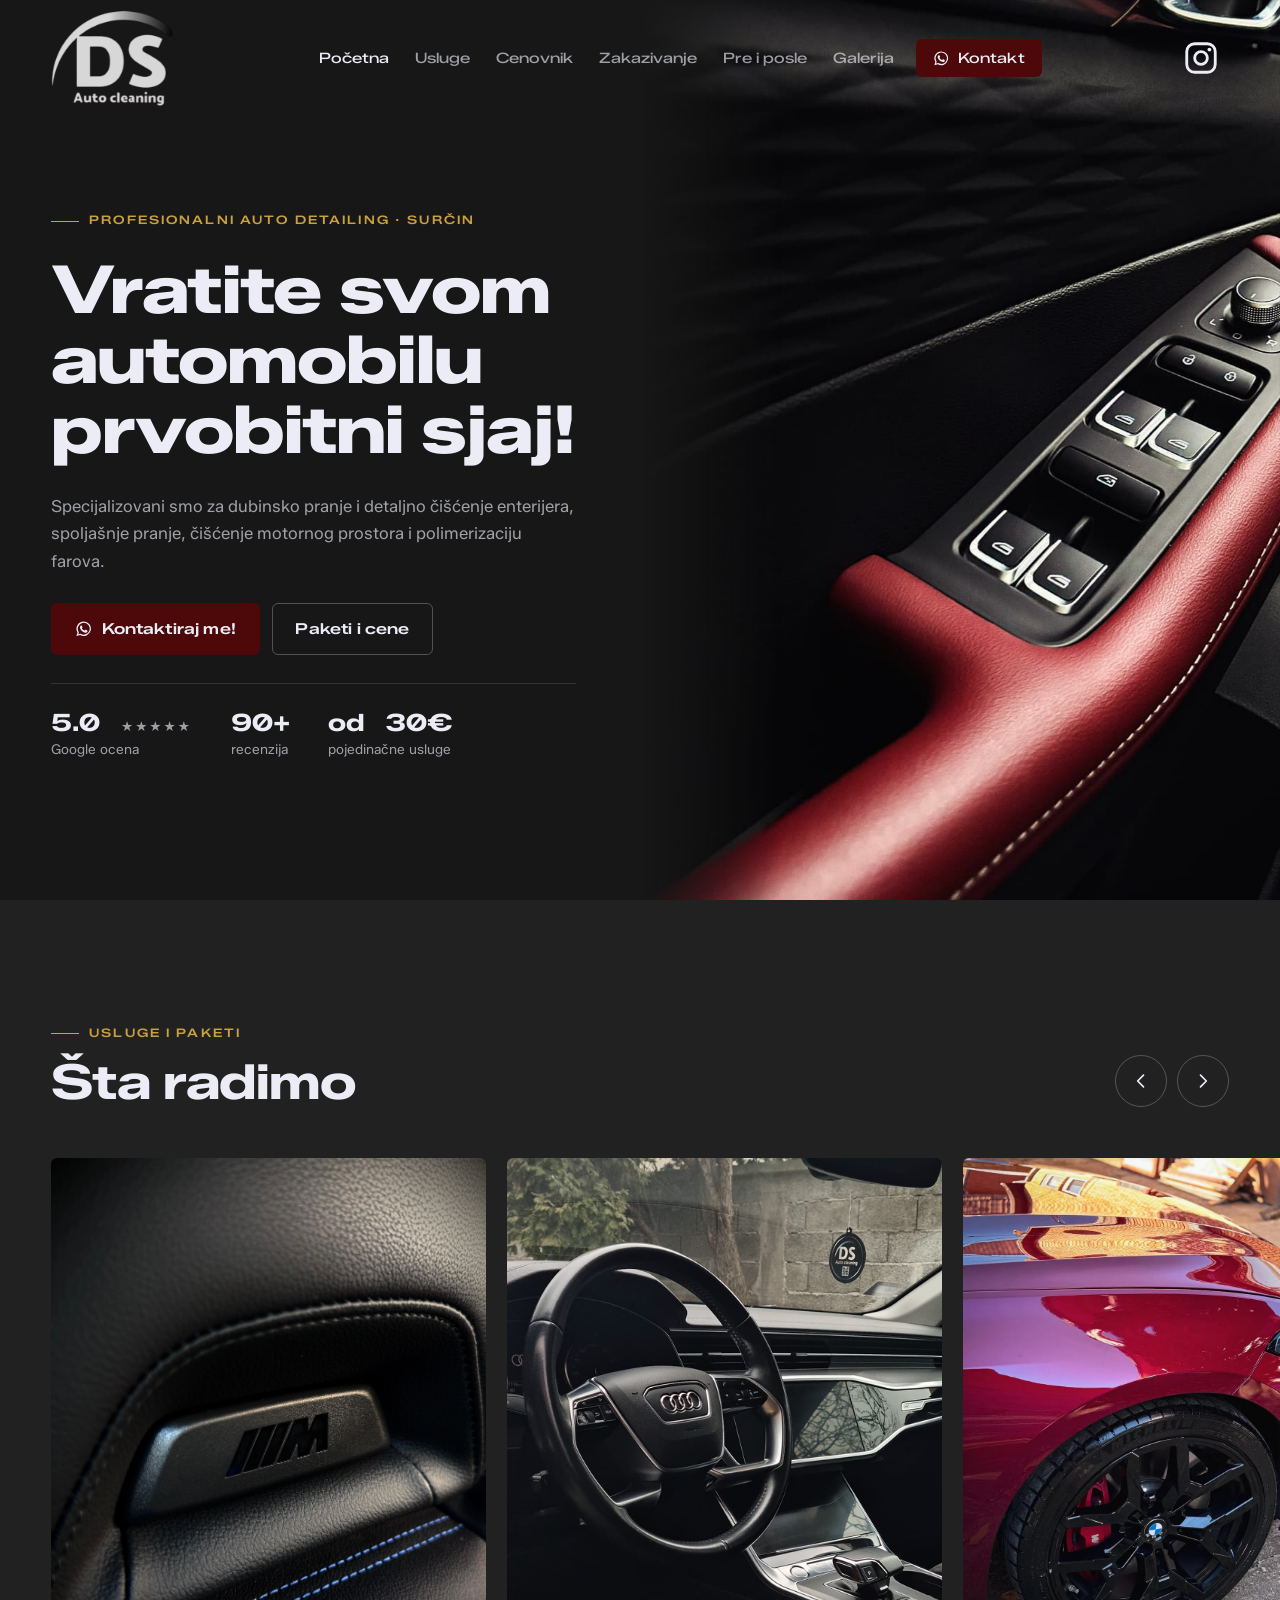
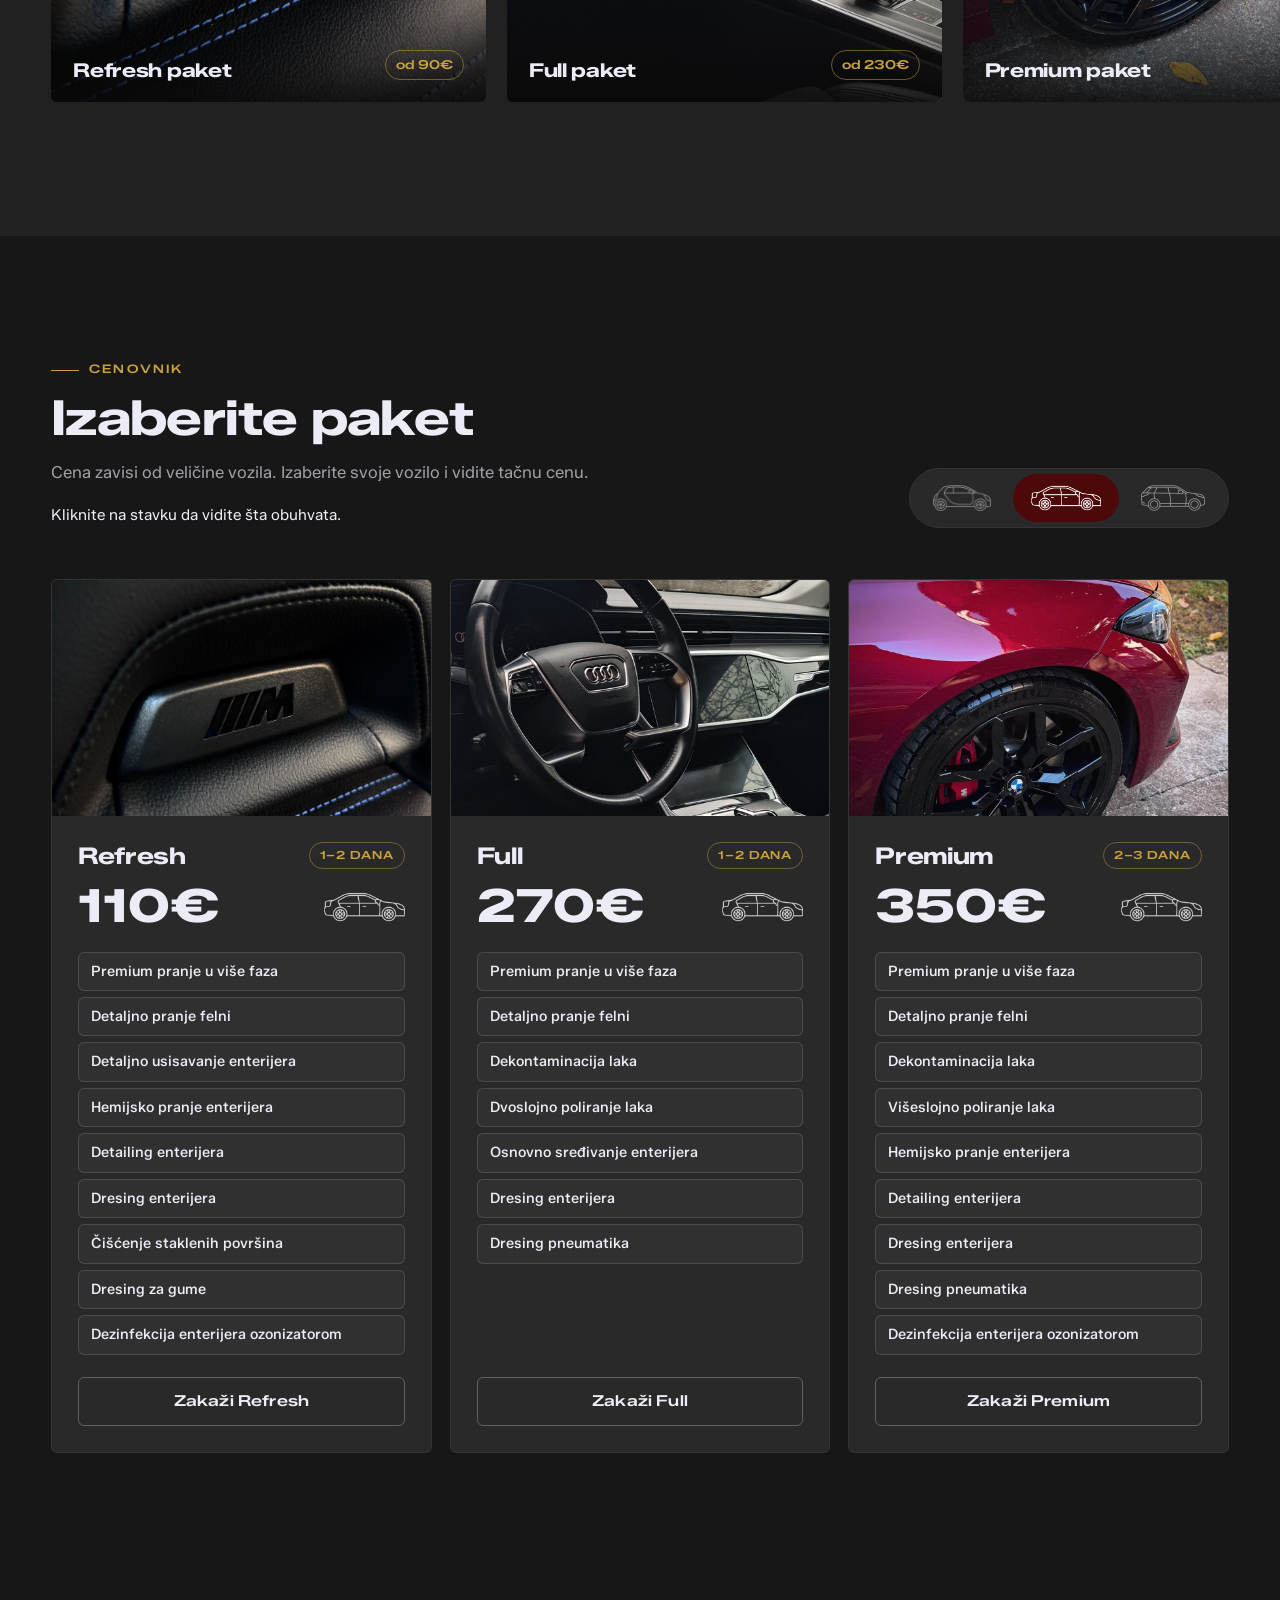
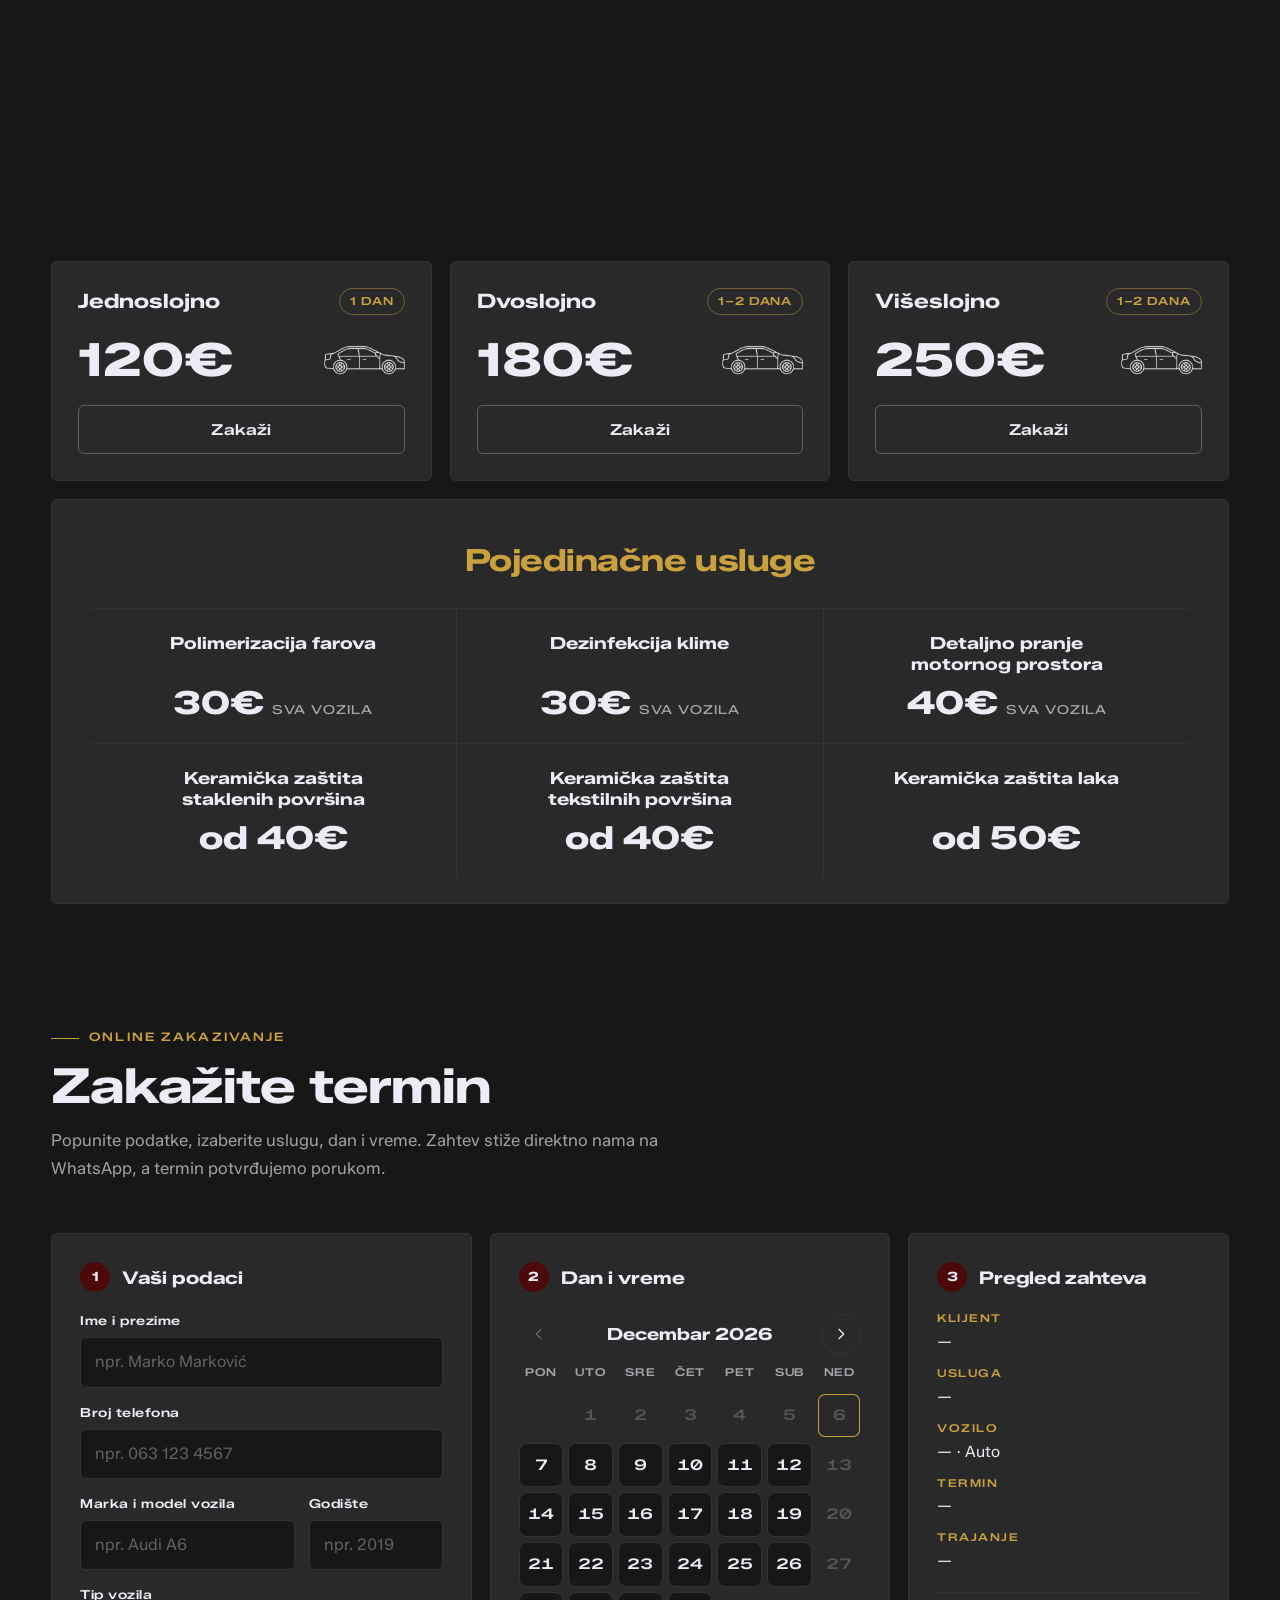
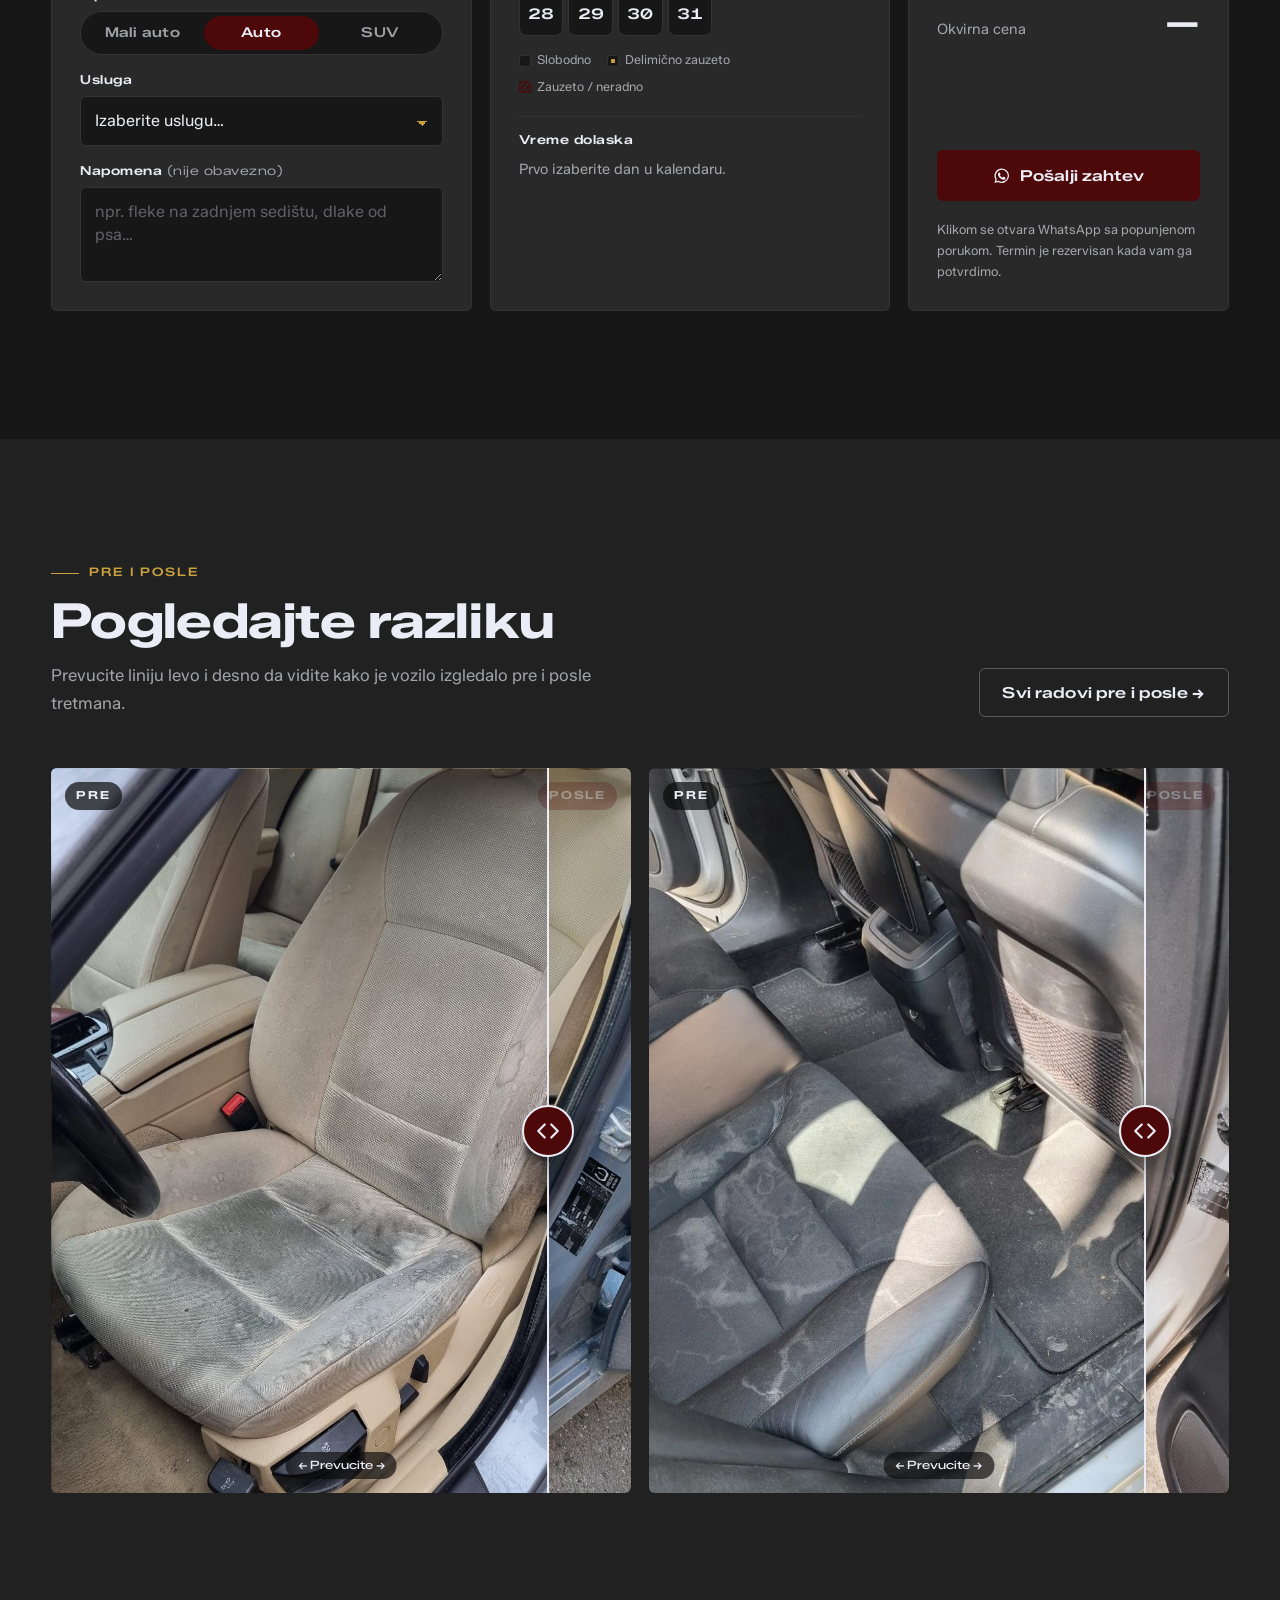
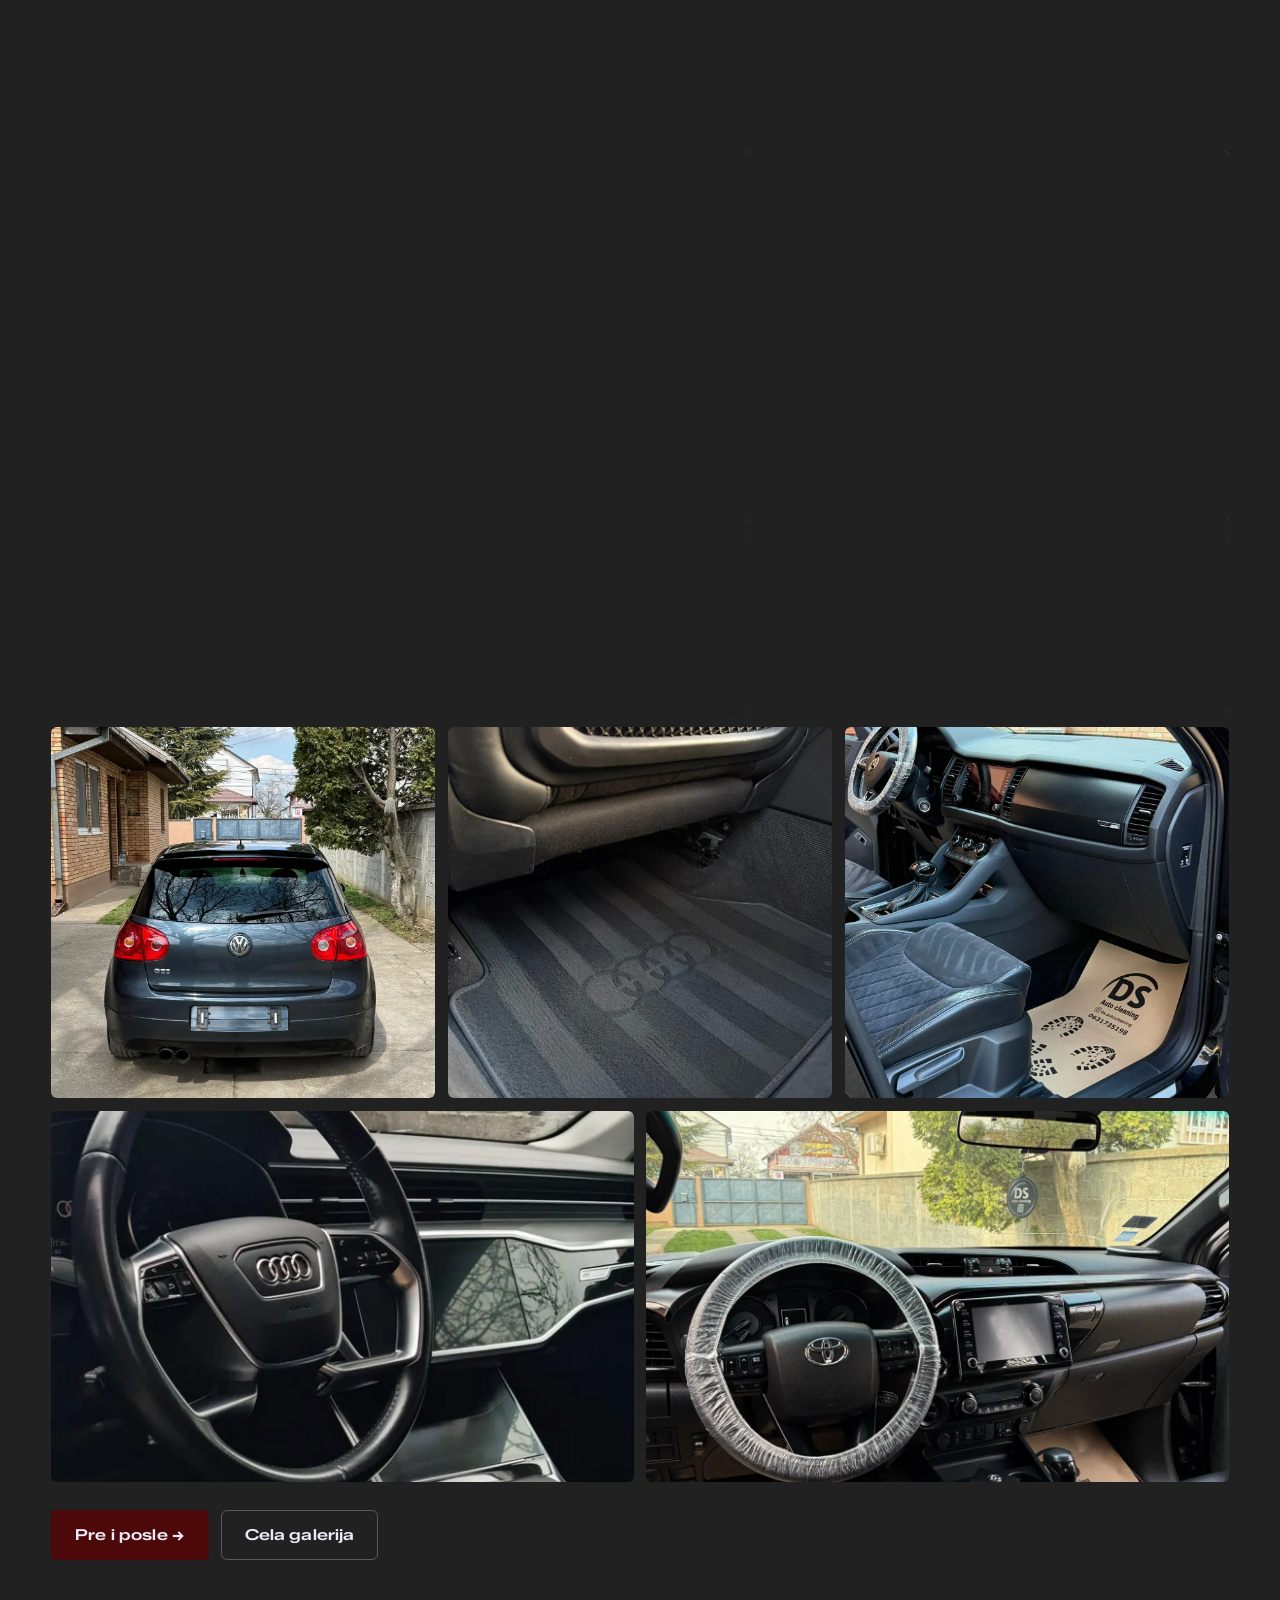
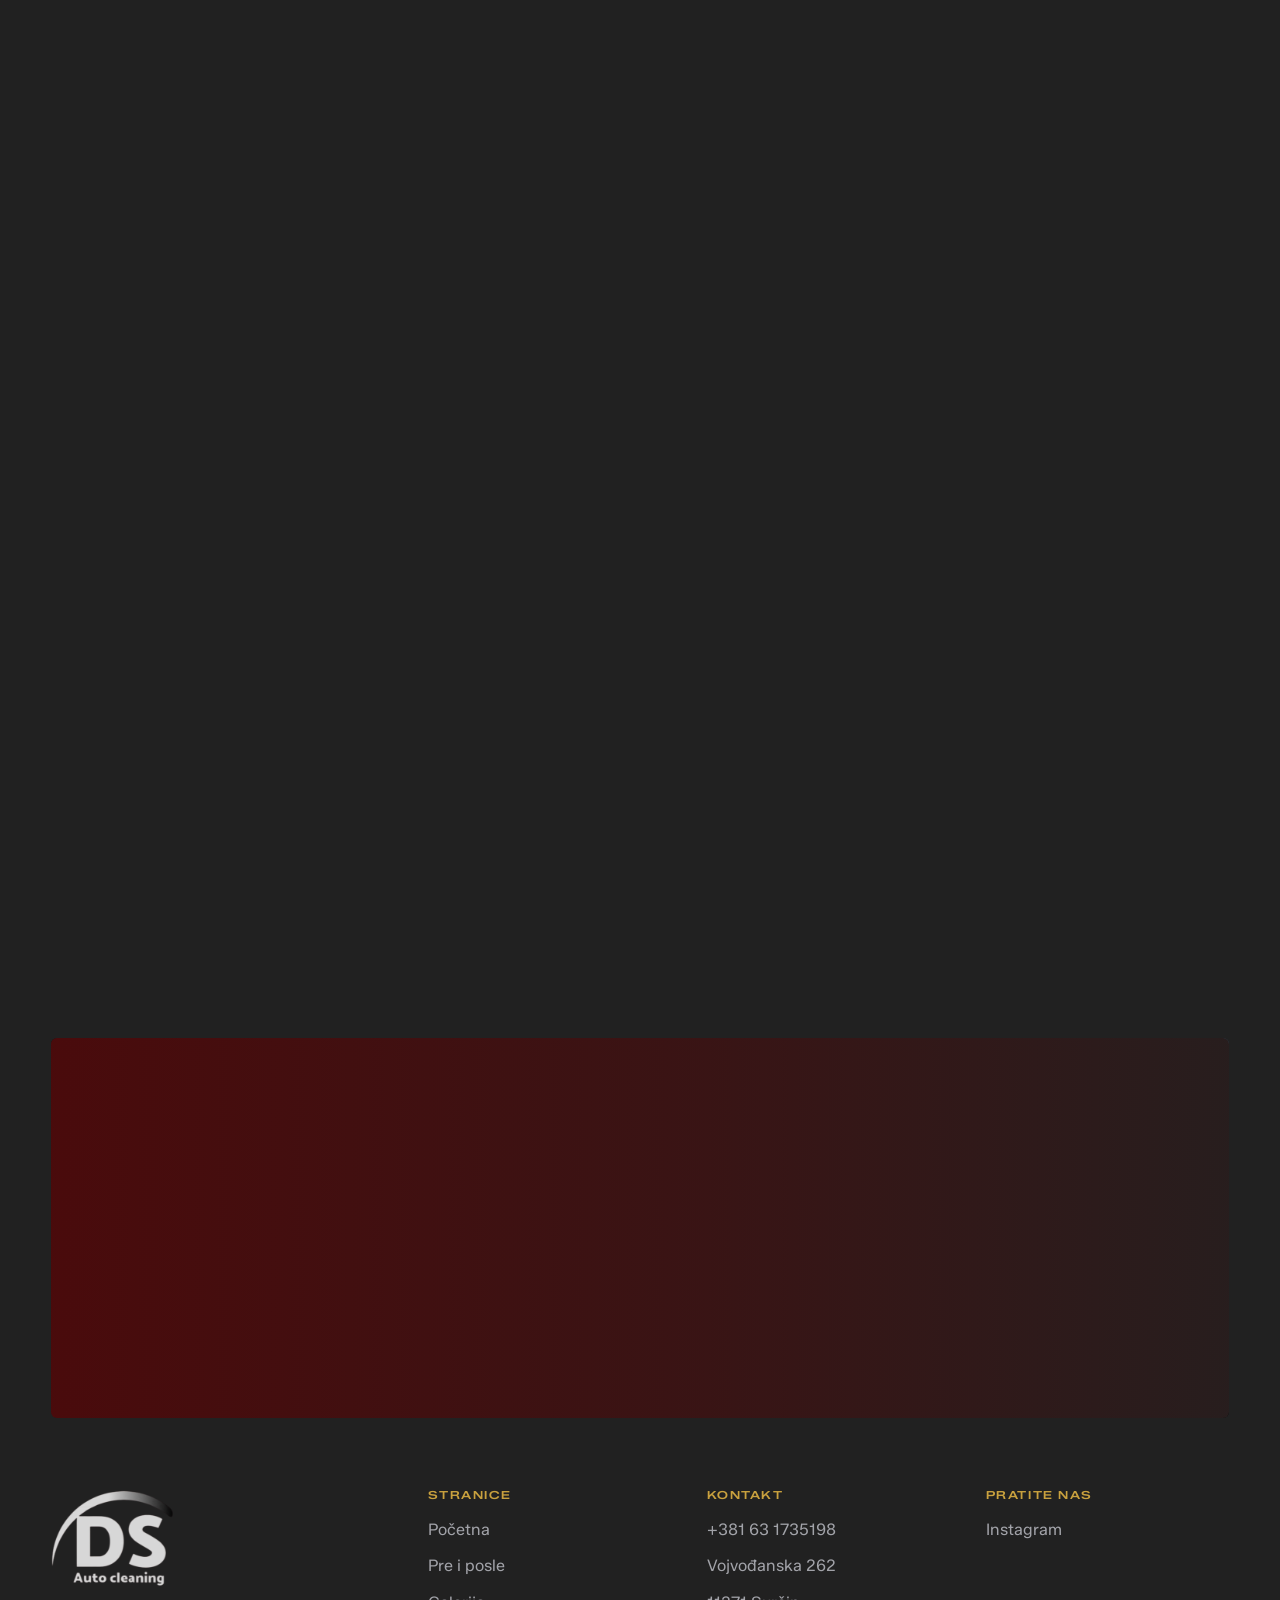
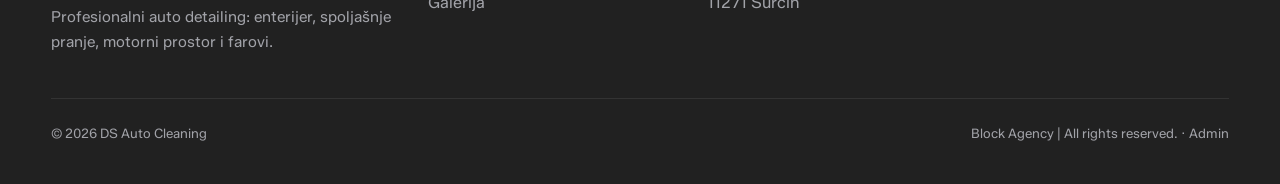
==== commit a7bcbbda: "Host images and icons locally Move all photos, icons and the logo from the old Webflow storage into " ====
--- a/index.html
+++ b/index.html
@@ -24,7 +24,7 @@
 <header class="header" id="header">
   <div class="wrap">
     <a class="logo" href="#top" aria-label="DS Auto Cleaning – početna">
-      <img src="https://cdn.prod.website-files.com/67b71c40bef7c82fadcc0b50/67b736dffbebf0c587fb6adf_Logo.svg" alt="DS Auto Cleaning" width="60" height="40">
+      <img src="assets/logo.svg" alt="DS Auto Cleaning" width="60" height="40">
     </a>
     <nav class="nav" id="nav" aria-label="Glavna navigacija">
       <a href="#top" aria-current="page">Početna</a>
@@ -71,7 +71,7 @@
       </div>
     </div>
     <div class="hero-media">
-      <img id="heroImg" src="https://cdn.prod.website-files.com/67b71c40bef7c82fadcc0b50/69596f44f876bb7021aca71c_WhatsApp%20Image%202025-12-26%20at%2014.09.19%20(7).png" alt="Kožno sedište posle detailinga">
+      <img id="heroImg" src="assets/foto-2025-12-26-at-14-09-19-7.png" alt="Kožno sedište posle detailinga">
     </div>
   </section>
 
@@ -91,16 +91,16 @@
     </div>
     <div class="track-outer">
       <div class="track" id="track">
-        <a class="svc" href="#paketi"><div class="ph" style="--d:0s"><img loading="lazy" src="https://cdn.prod.website-files.com/67b71c40bef7c82fadcc0b50/69e74e0560a4bd283365ecf1_WhatsApp%20Image%202026-04-21%20at%2011.52.18.webp" alt=""></div><div class="svc-meta"><h3>Refresh paket</h3><span>od 90€</span></div></a>
-        <a class="svc" href="#paketi"><div class="ph" style="--d:.12s"><img loading="lazy" src="https://cdn.prod.website-files.com/67b71c40bef7c82fadcc0b50/6953fcdc6126f6a25ec02e4c_Audi%20Full.png" alt=""></div><div class="svc-meta"><h3>Full paket</h3><span>od 230€</span></div></a>
-        <a class="svc" href="#paketi"><div class="ph" style="--d:.24s"><img loading="lazy" src="https://cdn.prod.website-files.com/67b71c40bef7c82fadcc0b50/69de7c50034dc92b972aaf1f_WhatsApp%20Image%202026-04-14%20at%2010.13.42.webp" alt=""></div><div class="svc-meta"><h3>Premium paket</h3><span>od 290€</span></div></a>
-        <a class="svc" href="#poliranje"><div class="ph" style="--d:.36s"><img loading="lazy" src="https://cdn.prod.website-files.com/67b71c40bef7c82fadcc0b50/69de7c50fab3555997daac8d_WhatsApp%20Image%202026-04-14%20at%2010.13.26.webp" alt=""></div><div class="svc-meta"><h3>Poliranje</h3><span>od 90€</span></div></a>
-        <a class="svc" href="#pojedinacne"><div class="ph"><img loading="lazy" src="https://cdn.prod.website-files.com/67b71c40bef7c82fadcc0b50/69596811d2b40d2df49c6173_WhatsApp%20Image%202025-12-26%20at%2014.09.19.webp" alt=""></div><div class="svc-meta"><h3>Polimerizacija farova</h3><span>30€</span></div></a>
-        <a class="svc" href="https://wa.me/381631735198" target="_blank" rel="noopener"><div class="ph"><img loading="lazy" src="https://cdn.prod.website-files.com/67b71c40bef7c82fadcc0b50/695401f7f0a92656ba7f0e78_Dezinfekcija%20klime.png" alt=""></div><div class="svc-meta"><h3>Dezinfekcija klime</h3><span>30€</span></div></a>
-        <a class="svc" href="https://wa.me/381631735198" target="_blank" rel="noopener"><div class="ph"><img loading="lazy" src="https://cdn.prod.website-files.com/67b71c40bef7c82fadcc0b50/695401f86d996e29d164e37c_Motorni%20prostor.png" alt=""></div><div class="svc-meta"><h3>Pranje motornog prostora</h3><span>40€</span></div></a>
-        <a class="svc" href="#pojedinacne"><div class="ph"><img loading="lazy" src="https://cdn.prod.website-files.com/67b71c40bef7c82fadcc0b50/69de7d9939837d7795b5e8f5_WhatsApp%20Image%202026-04-14%20at%2010.14.58.webp" alt=""></div><div class="svc-meta"><h3>Keramička zaštita stakla</h3><span>od 40€</span></div></a>
-        <a class="svc" href="#pojedinacne"><div class="ph"><img loading="lazy" src="https://cdn.prod.website-files.com/67b71c40bef7c82fadcc0b50/69d79d57aa74847641ae4d3c_WhatsApp%20Image%202026-04-09%20at%2013.15.15.jpeg" alt=""></div><div class="svc-meta"><h3>Keramička zaštita tekstila</h3><span>od 40€</span></div></a>
-        <a class="svc" href="#pojedinacne"><div class="ph"><img loading="lazy" src="https://cdn.prod.website-files.com/67b71c40bef7c82fadcc0b50/69de7c50fab3555997daac8d_WhatsApp%20Image%202026-04-14%20at%2010.13.26.webp" alt=""></div><div class="svc-meta"><h3>Keramička zaštita laka</h3><span>od 50€</span></div></a>
+        <a class="svc" href="#paketi"><div class="ph" style="--d:0s"><img loading="lazy" src="assets/foto-2026-04-21-at-11-52-18.webp" alt=""></div><div class="svc-meta"><h3>Refresh paket</h3><span>od 90€</span></div></a>
+        <a class="svc" href="#paketi"><div class="ph" style="--d:.12s"><img loading="lazy" src="assets/audi-full.png" alt=""></div><div class="svc-meta"><h3>Full paket</h3><span>od 230€</span></div></a>
+        <a class="svc" href="#paketi"><div class="ph" style="--d:.24s"><img loading="lazy" src="assets/foto-2026-04-14-at-10-13-42.webp" alt=""></div><div class="svc-meta"><h3>Premium paket</h3><span>od 290€</span></div></a>
+        <a class="svc" href="#poliranje"><div class="ph" style="--d:.36s"><img loading="lazy" src="assets/foto-2026-04-14-at-10-13-26.webp" alt=""></div><div class="svc-meta"><h3>Poliranje</h3><span>od 90€</span></div></a>
+        <a class="svc" href="#pojedinacne"><div class="ph"><img loading="lazy" src="assets/foto-2025-12-26-at-14-09-19.webp" alt=""></div><div class="svc-meta"><h3>Polimerizacija farova</h3><span>30€</span></div></a>
+        <a class="svc" href="https://wa.me/381631735198" target="_blank" rel="noopener"><div class="ph"><img loading="lazy" src="assets/dezinfekcija-klime.png" alt=""></div><div class="svc-meta"><h3>Dezinfekcija klime</h3><span>30€</span></div></a>
+        <a class="svc" href="https://wa.me/381631735198" target="_blank" rel="noopener"><div class="ph"><img loading="lazy" src="assets/motorni-prostor.png" alt=""></div><div class="svc-meta"><h3>Pranje motornog prostora</h3><span>40€</span></div></a>
+        <a class="svc" href="#pojedinacne"><div class="ph"><img loading="lazy" src="assets/foto-2026-04-14-at-10-14-58.webp" alt=""></div><div class="svc-meta"><h3>Keramička zaštita stakla</h3><span>od 40€</span></div></a>
+        <a class="svc" href="#pojedinacne"><div class="ph"><img loading="lazy" src="assets/foto-2026-04-09-at-13-15-15.jpeg" alt=""></div><div class="svc-meta"><h3>Keramička zaštita tekstila</h3><span>od 40€</span></div></a>
+        <a class="svc" href="#pojedinacne"><div class="ph"><img loading="lazy" src="assets/foto-2026-04-14-at-10-13-26.webp" alt=""></div><div class="svc-meta"><h3>Keramička zaštita laka</h3><span>od 50€</span></div></a>
       </div>
     </div>
   </section>
@@ -116,18 +116,18 @@
           <p class="opis-hint">Kliknite na stavku da vidite šta obuhvata.</p>
         </div>
         <div class="size-pick rv" style="--d:.1s" role="group" aria-label="Veličina vozila">
-          <button type="button" data-size="0" aria-pressed="false" aria-label="Mali auto" title="Mali auto"><img src="https://cdn.prod.website-files.com/67b71c40bef7c82fadcc0b50/69e0fb35d0a82c00bd77647b_small-car%201.svg" alt="" width="426" height="190"></button>
-          <button type="button" data-size="1" aria-pressed="true" aria-label="Auto" title="Auto"><img src="https://cdn.prod.website-files.com/67b71c40bef7c82fadcc0b50/69e0fb3505626ecc65705051_car%201.svg" alt="" width="512" height="190"></button>
-          <button type="button" data-size="2" aria-pressed="false" aria-label="SUV" title="SUV"><img src="https://cdn.prod.website-files.com/67b71c40bef7c82fadcc0b50/69e0fb350e81516f76b89772_suv-car%201.svg" alt="" width="512" height="210"></button>
+          <button type="button" data-size="0" aria-pressed="false" aria-label="Mali auto" title="Mali auto"><img src="assets/small-car-1.svg" alt="" width="426" height="190"></button>
+          <button type="button" data-size="1" aria-pressed="true" aria-label="Auto" title="Auto"><img src="assets/car-1.svg" alt="" width="512" height="190"></button>
+          <button type="button" data-size="2" aria-pressed="false" aria-label="SUV" title="SUV"><img src="assets/suv-car-1.svg" alt="" width="512" height="210"></button>
         </div>
       </div>
 
       <div class="pkg-grid">
         <article class="pkg rv">
-          <div class="pkg-img ph"><img loading="lazy" src="https://cdn.prod.website-files.com/67b71c40bef7c82fadcc0b50/69e74e0560a4bd283365ecf1_WhatsApp%20Image%202026-04-21%20at%2011.52.18.webp" alt=""></div>
+          <div class="pkg-img ph"><img loading="lazy" src="assets/foto-2026-04-21-at-11-52-18.webp" alt=""></div>
           <div class="pkg-head">
             <div class="pkg-top"><h3>Refresh</h3><span class="dur">1–2 dana</span></div>
-            <div class="price"><b data-prices="90,110,120">110€</b><span class="size-label"><img src="https://cdn.prod.website-files.com/67b71c40bef7c82fadcc0b50/69e0fb3505626ecc65705051_car%201.svg" alt="Auto" width="512" height="190"></span></div>
+            <div class="price"><b data-prices="90,110,120">110€</b><span class="size-label"><img src="assets/car-1.svg" alt="Auto" width="512" height="190"></span></div>
           </div>
           <ul>
             <li>Premium pranje u više faza</li>
@@ -144,10 +144,10 @@
         </article>
 
         <article class="pkg featured rv" style="--d:.1s">
-          <div class="pkg-img ph" style="--d:.1s"><img loading="lazy" src="https://cdn.prod.website-files.com/67b71c40bef7c82fadcc0b50/6953fcdc6126f6a25ec02e4c_Audi%20Full.png" alt=""></div>
+          <div class="pkg-img ph" style="--d:.1s"><img loading="lazy" src="assets/audi-full.png" alt=""></div>
           <div class="pkg-head">
             <div class="pkg-top"><h3>Full</h3><span class="dur">1–2 dana</span></div>
-            <div class="price"><b data-prices="230,270,300">270€</b><span class="size-label"><img src="https://cdn.prod.website-files.com/67b71c40bef7c82fadcc0b50/69e0fb3505626ecc65705051_car%201.svg" alt="Auto" width="512" height="190"></span></div>
+            <div class="price"><b data-prices="230,270,300">270€</b><span class="size-label"><img src="assets/car-1.svg" alt="Auto" width="512" height="190"></span></div>
           </div>
           <ul>
             <li>Premium pranje u više faza</li>
@@ -162,10 +162,10 @@
         </article>
 
         <article class="pkg rv" style="--d:.2s">
-          <div class="pkg-img ph" style="--d:.2s"><img loading="lazy" src="https://cdn.prod.website-files.com/67b71c40bef7c82fadcc0b50/69de7c50034dc92b972aaf1f_WhatsApp%20Image%202026-04-14%20at%2010.13.42.webp" alt=""></div>
+          <div class="pkg-img ph" style="--d:.2s"><img loading="lazy" src="assets/foto-2026-04-14-at-10-13-42.webp" alt=""></div>
           <div class="pkg-head">
             <div class="pkg-top"><h3>Premium</h3><span class="dur">2–3 dana</span></div>
-            <div class="price"><b data-prices="290,350,400">350€</b><span class="size-label"><img src="https://cdn.prod.website-files.com/67b71c40bef7c82fadcc0b50/69e0fb3505626ecc65705051_car%201.svg" alt="Auto" width="512" height="190"></span></div>
+            <div class="price"><b data-prices="290,350,400">350€</b><span class="size-label"><img src="assets/car-1.svg" alt="Auto" width="512" height="190"></span></div>
           </div>
           <ul>
             <li>Premium pranje u više faza</li>
@@ -185,7 +185,7 @@
       <!-- POLIRANJE -->
       <div class="polish" id="poliranje">
         <div class="polish-head rv">
-          <div class="polish-photo ph"><img loading="lazy" src="https://cdn.prod.website-files.com/67b71c40bef7c82fadcc0b50/69de7c50fab3555997daac8d_WhatsApp%20Image%202026-04-14%20at%2010.13.26.webp" alt="Ispoliran lak na automobilu"></div>
+          <div class="polish-photo ph"><img loading="lazy" src="assets/foto-2026-04-14-at-10-13-26.webp" alt="Ispoliran lak na automobilu"></div>
           <div class="polish-intro">
             <span class="eyebrow">Poliranje laka</span>
             <h3>Poliranje</h3>
@@ -195,17 +195,17 @@
         <div class="polish-grid">
           <article class="tier rv">
             <div class="tier-top"><h4>Jednoslojno</h4><span class="dur">1 dan</span></div>
-            <div class="price"><b data-prices="90,120,150">120€</b><span class="size-label"><img src="https://cdn.prod.website-files.com/67b71c40bef7c82fadcc0b50/69e0fb3505626ecc65705051_car%201.svg" alt="Auto" width="512" height="190"></span></div>
+            <div class="price"><b data-prices="90,120,150">120€</b><span class="size-label"><img src="assets/car-1.svg" alt="Auto" width="512" height="190"></span></div>
             <a class="btn btn-line" href="#zakazivanje" data-book="pol1">Zakaži</a>
           </article>
           <article class="tier featured rv" style="--d:.1s">
             <div class="tier-top"><h4>Dvoslojno</h4><span class="dur">1–2 dana</span></div>
-            <div class="price"><b data-prices="150,180,200">180€</b><span class="size-label"><img src="https://cdn.prod.website-files.com/67b71c40bef7c82fadcc0b50/69e0fb3505626ecc65705051_car%201.svg" alt="Auto" width="512" height="190"></span></div>
+            <div class="price"><b data-prices="150,180,200">180€</b><span class="size-label"><img src="assets/car-1.svg" alt="Auto" width="512" height="190"></span></div>
             <a class="btn btn-line" href="#zakazivanje" data-book="pol2">Zakaži</a>
           </article>
           <article class="tier rv" style="--d:.2s">
             <div class="tier-top"><h4>Višeslojno</h4><span class="dur">1–2 dana</span></div>
-            <div class="price"><b data-prices="200,250,300">250€</b><span class="size-label"><img src="https://cdn.prod.website-files.com/67b71c40bef7c82fadcc0b50/69e0fb3505626ecc65705051_car%201.svg" alt="Auto" width="512" height="190"></span></div>
+            <div class="price"><b data-prices="200,250,300">250€</b><span class="size-label"><img src="assets/car-1.svg" alt="Auto" width="512" height="190"></span></div>
             <a class="btn btn-line" href="#zakazivanje" data-book="pol3">Zakaži</a>
           </article>
         </div>
@@ -363,12 +363,12 @@
       </div>
       <div class="ba-home">
         <div class="cmp rv" data-autoplay>
-          <img src="https://cdn.prod.website-files.com/67b71c40bef7c82fadcc0b50/69d79d57aa74847641ae4d3c_WhatsApp%20Image%202026-04-09%20at%2013.15.15.jpeg" alt="Posle detailinga" draggable="false">
-          <img class="cmp-pre" src="https://cdn.prod.website-files.com/67b71c40bef7c82fadcc0b50/69d79d57c26595a2f371db21_WhatsApp%20Image%202026-04-09%20at%2013.15.14%20(4).jpeg" alt="Pre detailinga" draggable="false">
+          <img src="assets/foto-2026-04-09-at-13-15-15.jpeg" alt="Posle detailinga" draggable="false">
+          <img class="cmp-pre" src="assets/foto-2026-04-09-at-13-15-14-4.jpeg" alt="Pre detailinga" draggable="false">
         </div>
         <div class="cmp rv" style="--d:.12s" data-autoplay>
-          <img src="https://cdn.prod.website-files.com/67b71c40bef7c82fadcc0b50/69d79d57dae5ca8367b0f022_WhatsApp%20Image%202026-04-09%20at%2013.15.14%20(1).jpeg" alt="Posle detailinga" draggable="false">
-          <img class="cmp-pre" src="https://cdn.prod.website-files.com/67b71c40bef7c82fadcc0b50/69d79d5721d8b0e544f16016_WhatsApp%20Image%202026-04-09%20at%2013.15.14.jpeg" alt="Pre detailinga" draggable="false">
+          <img src="assets/foto-2026-04-09-at-13-15-14-1.jpeg" alt="Posle detailinga" draggable="false">
+          <img class="cmp-pre" src="assets/foto-2026-04-09-at-13-15-14.jpeg" alt="Pre detailinga" draggable="false">
         </div>
       </div>
     </div>
@@ -383,14 +383,14 @@
         </div>
       </div>
       <div class="mosaic">
-        <a class="m1 ph" href="galerija.html"><img loading="lazy" src="https://cdn.prod.website-files.com/67b71c40bef7c82fadcc0b50/69de7c50fab3555997daac8d_WhatsApp%20Image%202026-04-14%20at%2010.13.26.webp" alt="Detailing enterijera"></a>
-        <a class="m2 ph" style="--d:.1s" href="galerija.html"><img loading="lazy" src="https://cdn.prod.website-files.com/67b71c40bef7c82fadcc0b50/69de7d9939837d7795b5e8f5_WhatsApp%20Image%202026-04-14%20at%2010.14.58.webp" alt="Očišćeno vozilo"></a>
-        <a class="m3 ph" style="--d:.2s" href="galerija.html"><img loading="lazy" src="https://cdn.prod.website-files.com/67b71c40bef7c82fadcc0b50/69e0f17cc0037e9200ee7713_WhatsApp%20Image%202026-04-14%20at%2010.13.43%201.webp" alt="Enterijer posle hemijskog pranja"></a>
-        <a class="m4 ph" href="galerija.html"><img loading="lazy" src="https://cdn.prod.website-files.com/67b71c40bef7c82fadcc0b50/69de7d99d6b567fe2cc369a5_WhatsApp%20Image%202026-04-14%20at%2010.14.53.webp" alt="Detalj vozila"></a>
-        <a class="m5 ph" style="--d:.1s" href="galerija.html"><img loading="lazy" src="https://cdn.prod.website-files.com/67b71c40bef7c82fadcc0b50/69de7c504bfc4e788ca46b21_WhatsApp%20Image%202026-04-14%20at%2010.15.05.webp" alt="Detalj vozila"></a>
-        <a class="m6 ph" style="--d:.2s" href="galerija.html"><img loading="lazy" src="https://cdn.prod.website-files.com/67b71c40bef7c82fadcc0b50/69de7c508c2c30aa9defe9d7_WhatsApp%20Image%202026-04-14%20at%2010.14.49.webp" alt="Detalj vozila"></a>
-        <a class="m7 ph" href="galerija.html"><img loading="lazy" src="https://cdn.prod.website-files.com/67b71c40bef7c82fadcc0b50/69e0f17b2e0b87a00f36601c_WhatsApp%20Image%202026-04-14%20at%2010.13.45%201.webp" alt="Detalj vozila"></a>
-        <a class="m8 ph" style="--d:.1s" href="galerija.html"><img loading="lazy" src="https://cdn.prod.website-files.com/67b71c40bef7c82fadcc0b50/69de7d98bec3e740883007b8_WhatsApp%20Image%202026-04-14%20at%2010.15.03.webp" alt="Detalj vozila"></a>
+        <a class="m1 ph" href="galerija.html"><img loading="lazy" src="assets/foto-2026-04-14-at-10-13-26.webp" alt="Detailing enterijera"></a>
+        <a class="m2 ph" style="--d:.1s" href="galerija.html"><img loading="lazy" src="assets/foto-2026-04-14-at-10-14-58.webp" alt="Očišćeno vozilo"></a>
+        <a class="m3 ph" style="--d:.2s" href="galerija.html"><img loading="lazy" src="assets/foto-2026-04-14-at-10-13-43-1.webp" alt="Enterijer posle hemijskog pranja"></a>
+        <a class="m4 ph" href="galerija.html"><img loading="lazy" src="assets/foto-2026-04-14-at-10-14-53.webp" alt="Detalj vozila"></a>
+        <a class="m5 ph" style="--d:.1s" href="galerija.html"><img loading="lazy" src="assets/foto-2026-04-14-at-10-15-05.webp" alt="Detalj vozila"></a>
+        <a class="m6 ph" style="--d:.2s" href="galerija.html"><img loading="lazy" src="assets/foto-2026-04-14-at-10-14-49.webp" alt="Detalj vozila"></a>
+        <a class="m7 ph" href="galerija.html"><img loading="lazy" src="assets/foto-2026-04-14-at-10-13-45-1.webp" alt="Detalj vozila"></a>
+        <a class="m8 ph" style="--d:.1s" href="galerija.html"><img loading="lazy" src="assets/foto-2026-04-14-at-10-15-03.webp" alt="Detalj vozila"></a>
       </div>
       <div class="mosaic-cta rv">
         <a class="btn btn-wine" href="pre-posle.html">Pre i posle →</a>
@@ -411,7 +411,7 @@
       <div class="visit-grid">
         <div class="map-card rv">
           <a class="ph" href="https://maps.google.com/?q=Vojvo%C4%91anska+262,+Sur%C4%8Din" target="_blank" rel="noopener" aria-label="Otvori lokaciju na Google mapama">
-            <img loading="lazy" src="https://cdn.prod.website-files.com/67b71c40bef7c82fadcc0b50/69bc1d5e8009edea4f41262d_DS-google-maps.png" alt="Mapa: DS Auto Cleaning, Vojvođanska 262, Surčin">
+            <img loading="lazy" src="assets/ds-google-maps.png" alt="Mapa: DS Auto Cleaning, Vojvođanska 262, Surčin">
           </a>
           <div class="map-info">
             <dl class="info-row">
@@ -454,7 +454,7 @@
   <!-- CTA -->
   <section class="wrap">
     <div class="cta-band">
-      <div class="ph"><img loading="lazy" src="https://cdn.prod.website-files.com/67b71c40bef7c82fadcc0b50/69de7c509338acbdda44b23a_WhatsApp%20Image%202026-04-14%20at%2010.13.24.webp" alt=""></div>
+      <div class="ph"><img loading="lazy" src="assets/foto-2026-04-14-at-10-13-24.webp" alt=""></div>
       <div class="cta-inner rv">
         <h2>Zakažite termin preko WhatsApp-a</h2>
         <a class="btn btn-light" href="https://wa.me/381631735198" target="_blank" rel="noopener"><svg><use href="#i-wa"/></svg>+381 63 1735198</a>
@@ -467,7 +467,7 @@
   <div class="wrap">
     <div class="foot-grid">
       <div>
-        <a class="logo" href="#top"><img src="https://cdn.prod.website-files.com/67b71c40bef7c82fadcc0b50/67b736dffbebf0c587fb6adf_Logo.svg" alt="DS Auto Cleaning" width="60" height="40"></a>
+        <a class="logo" href="#top"><img src="assets/logo.svg" alt="DS Auto Cleaning" width="60" height="40"></a>
         <p>Profesionalni auto detailing: enterijer, spoljašnje pranje, motorni prostor i farovi.</p>
       </div>
       <div>
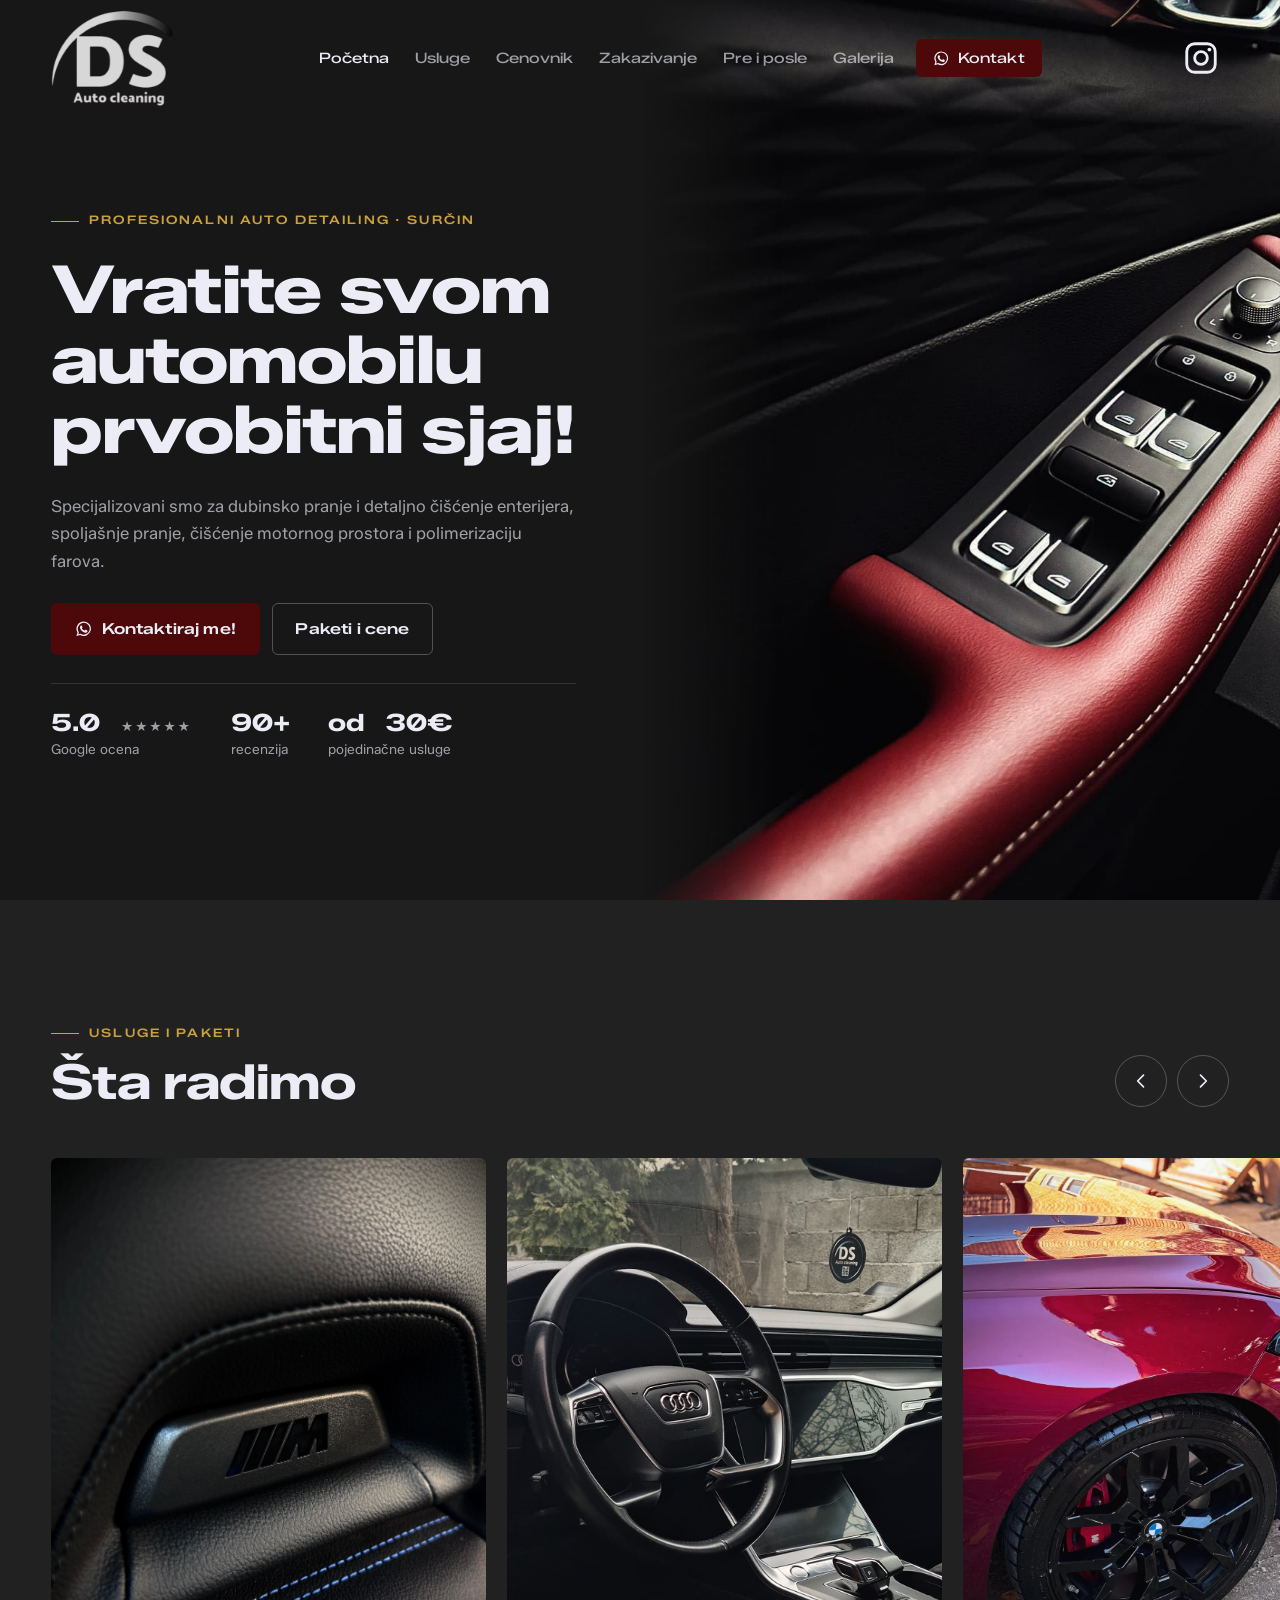
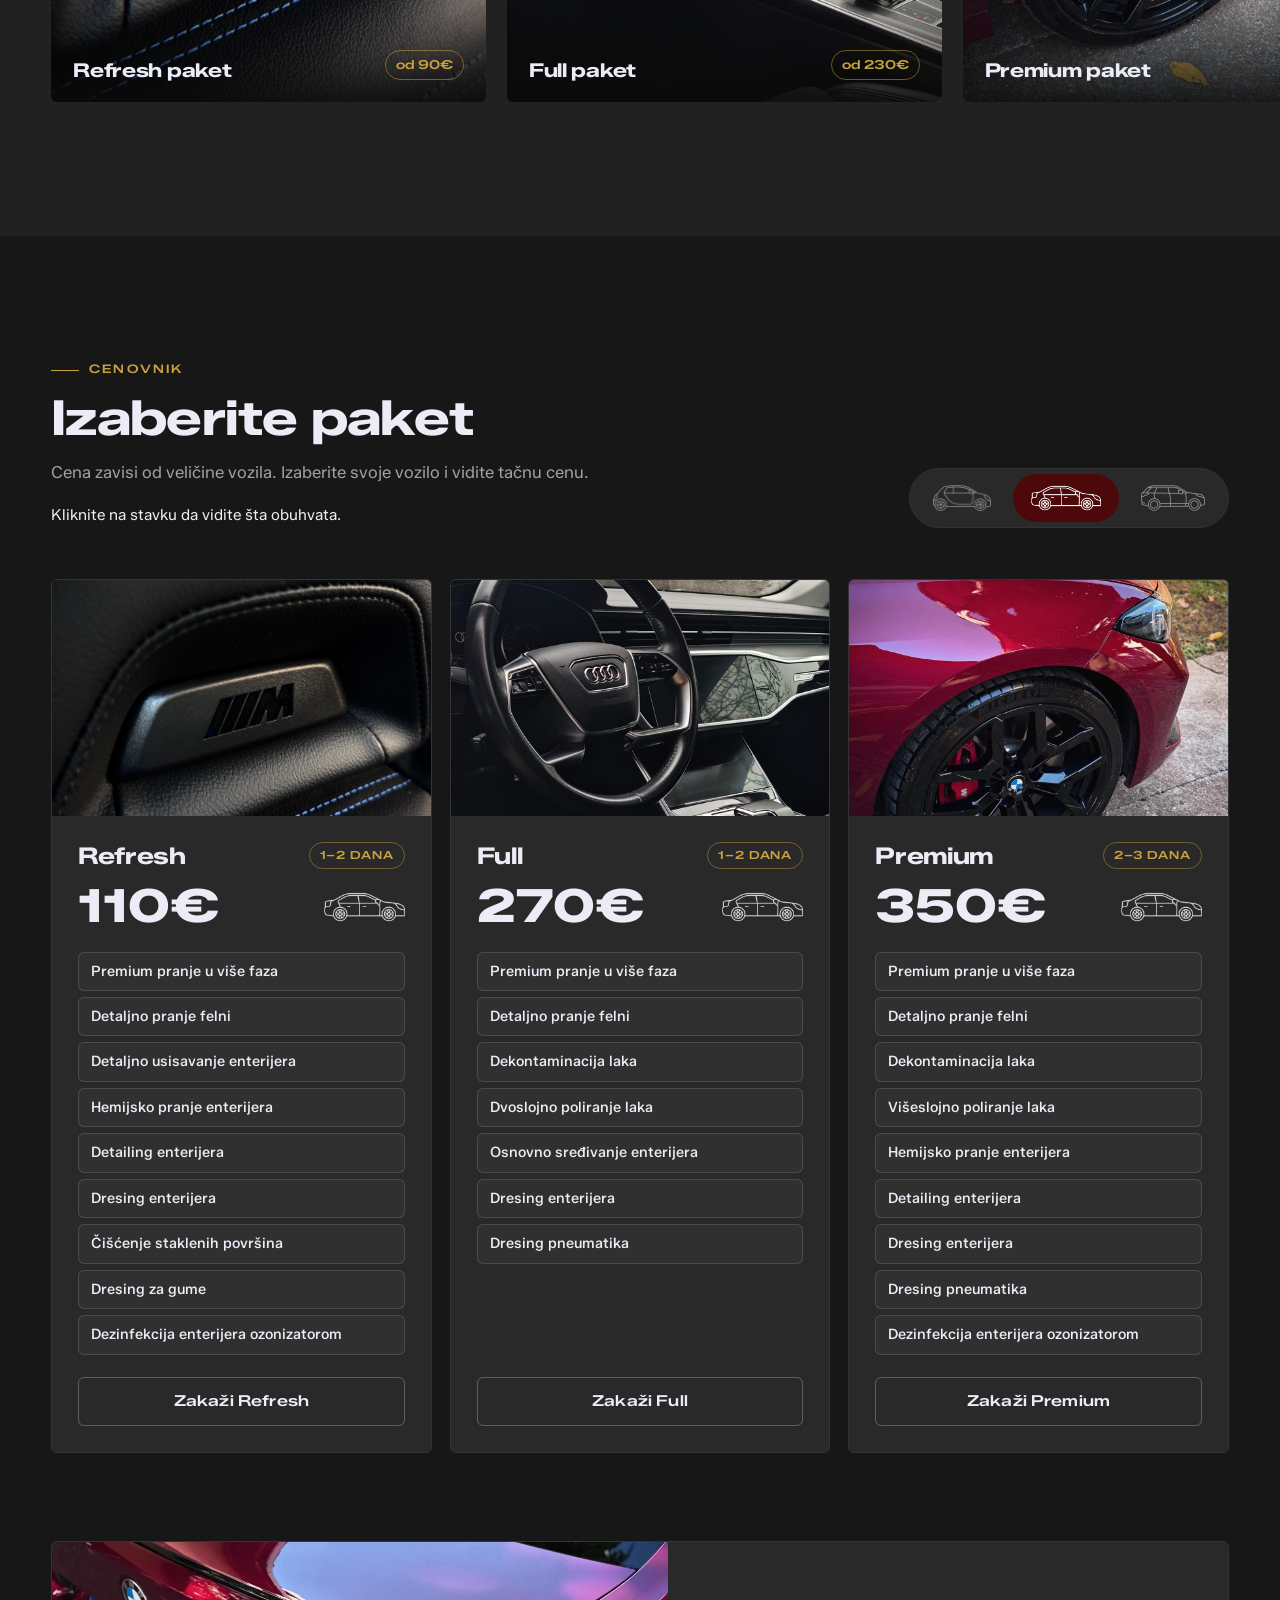
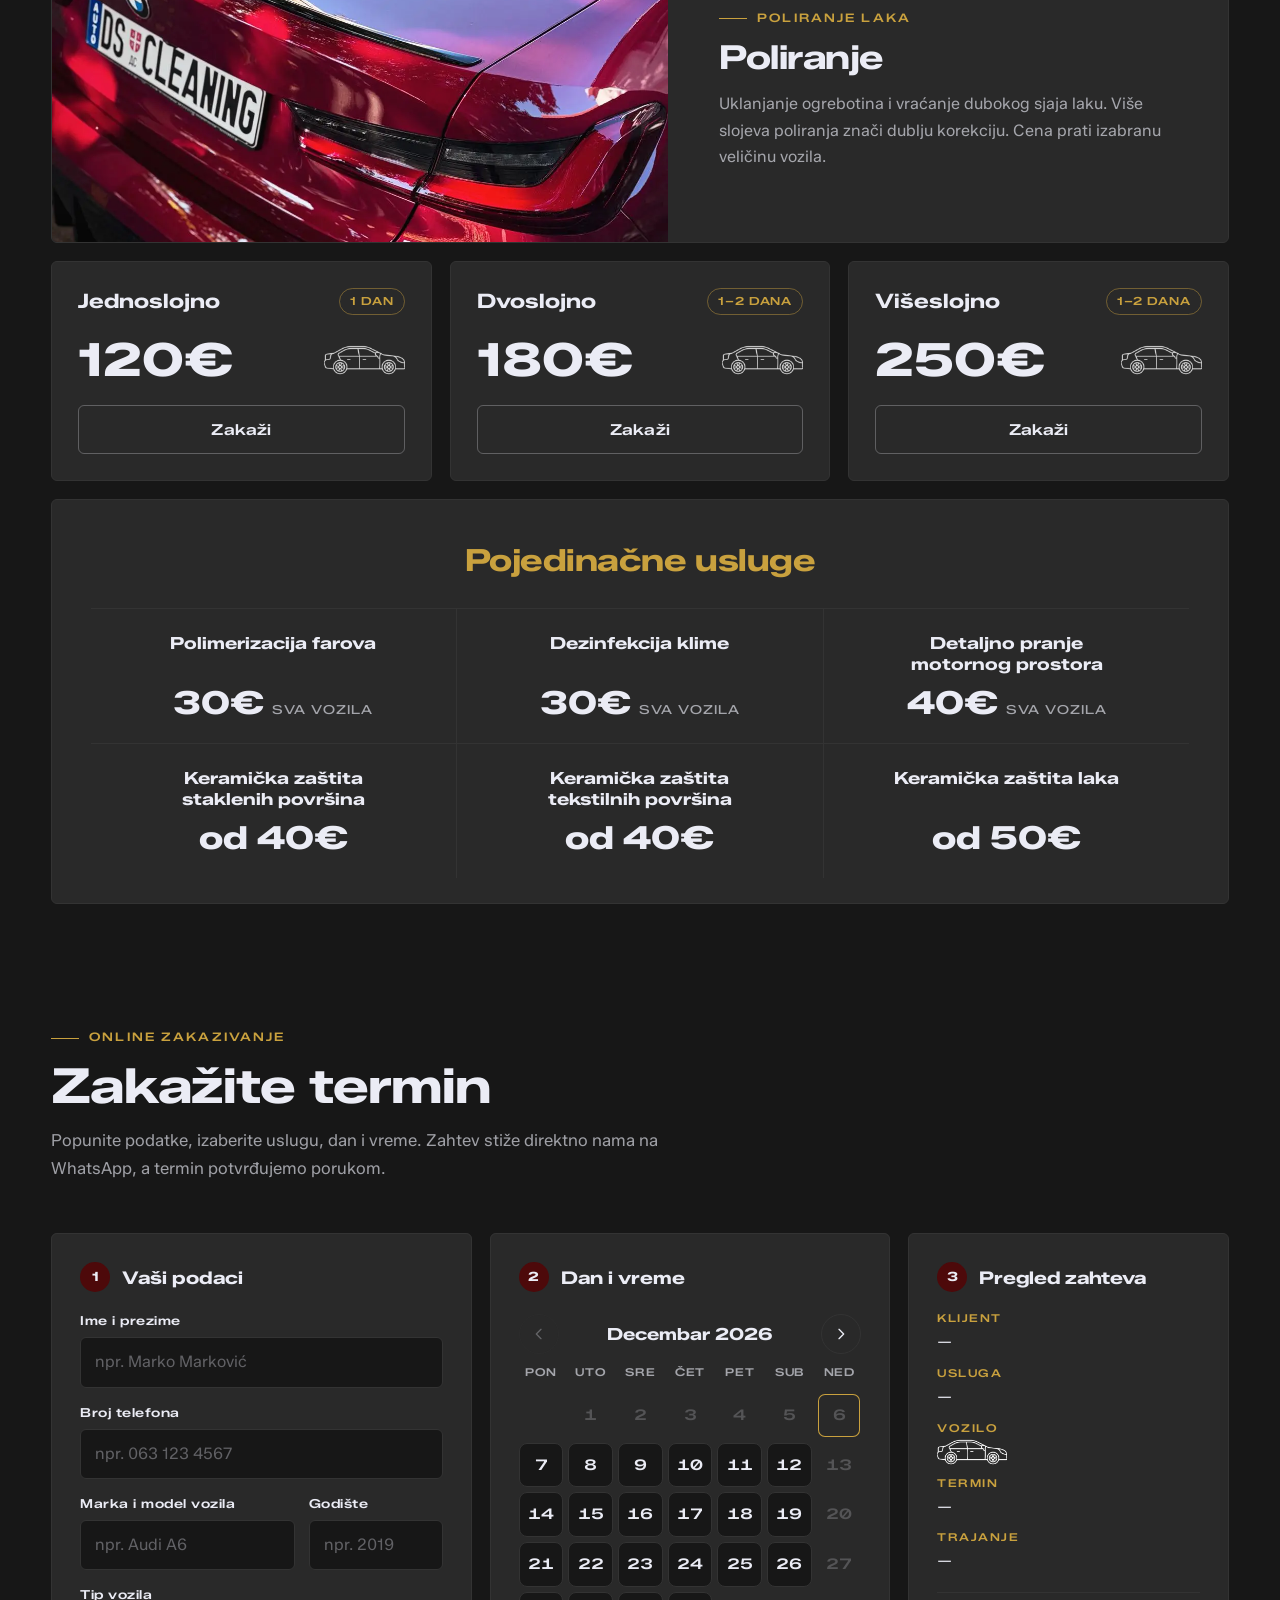
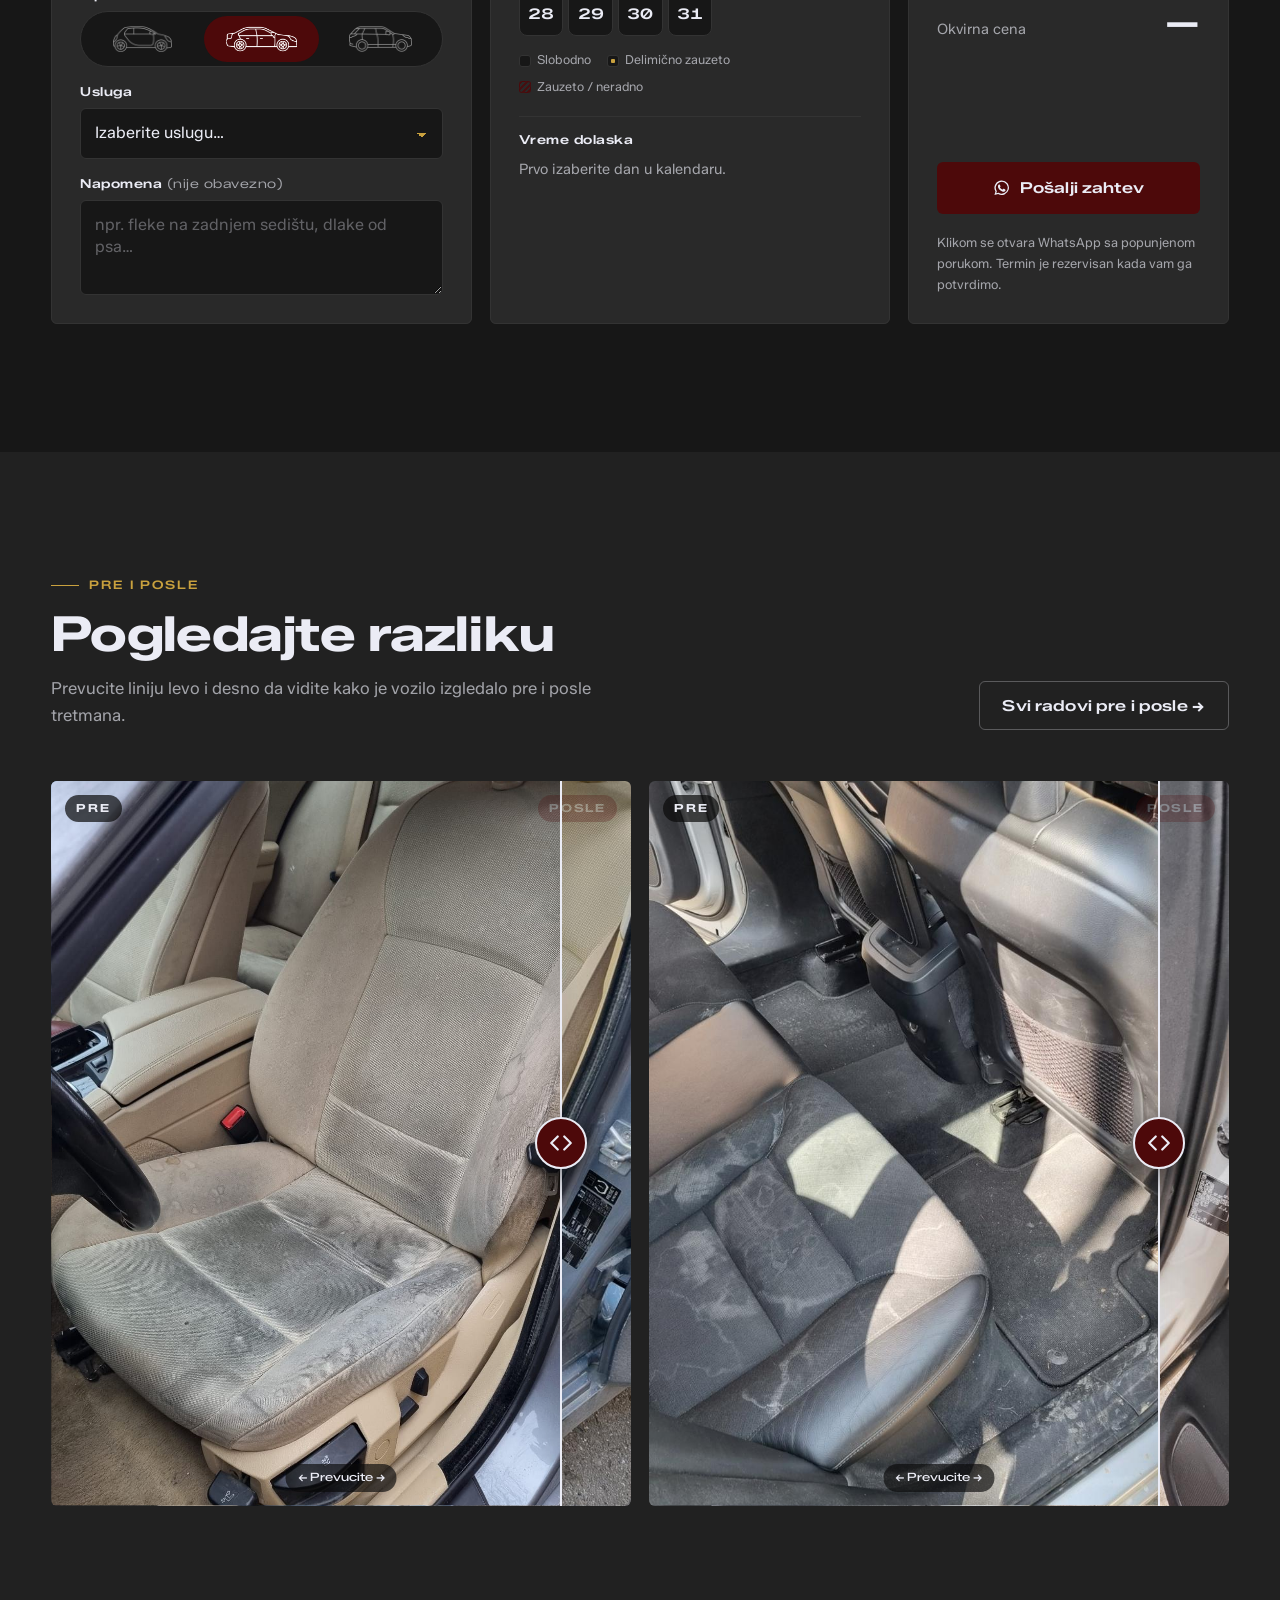
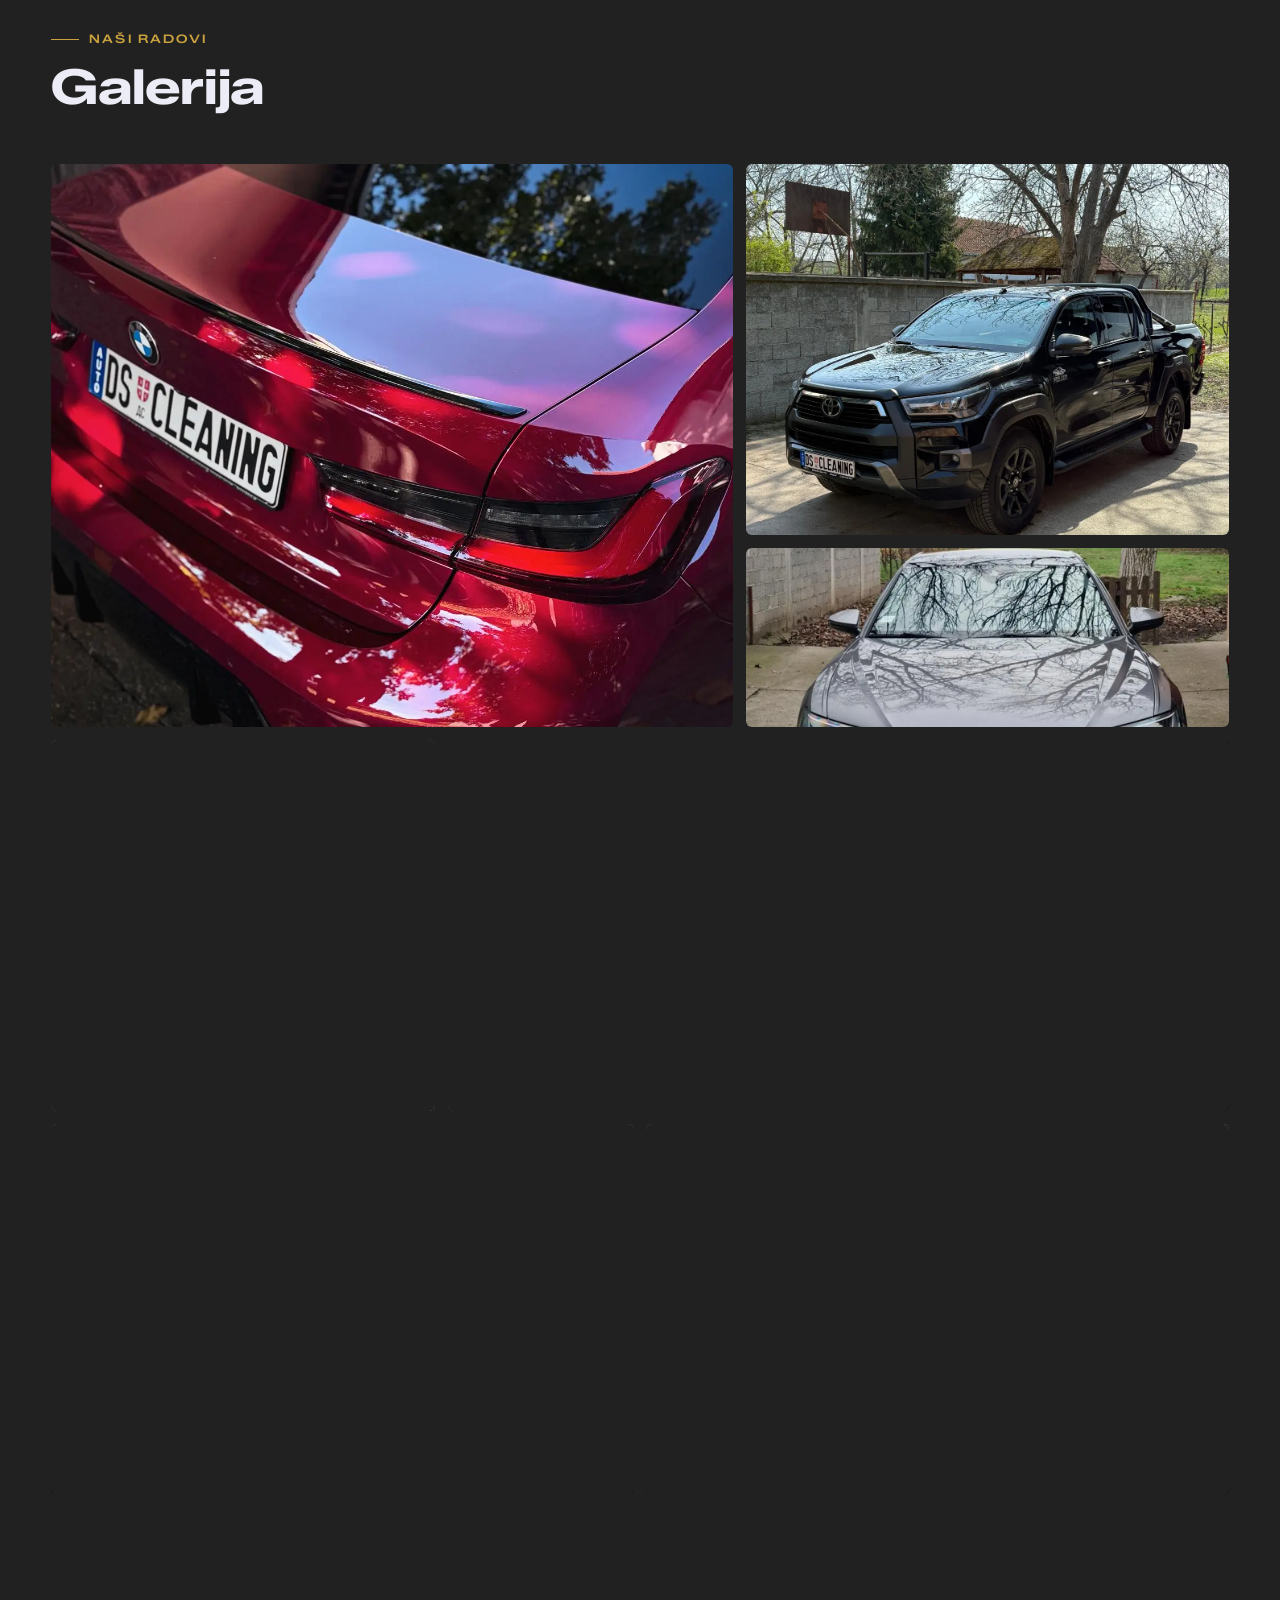
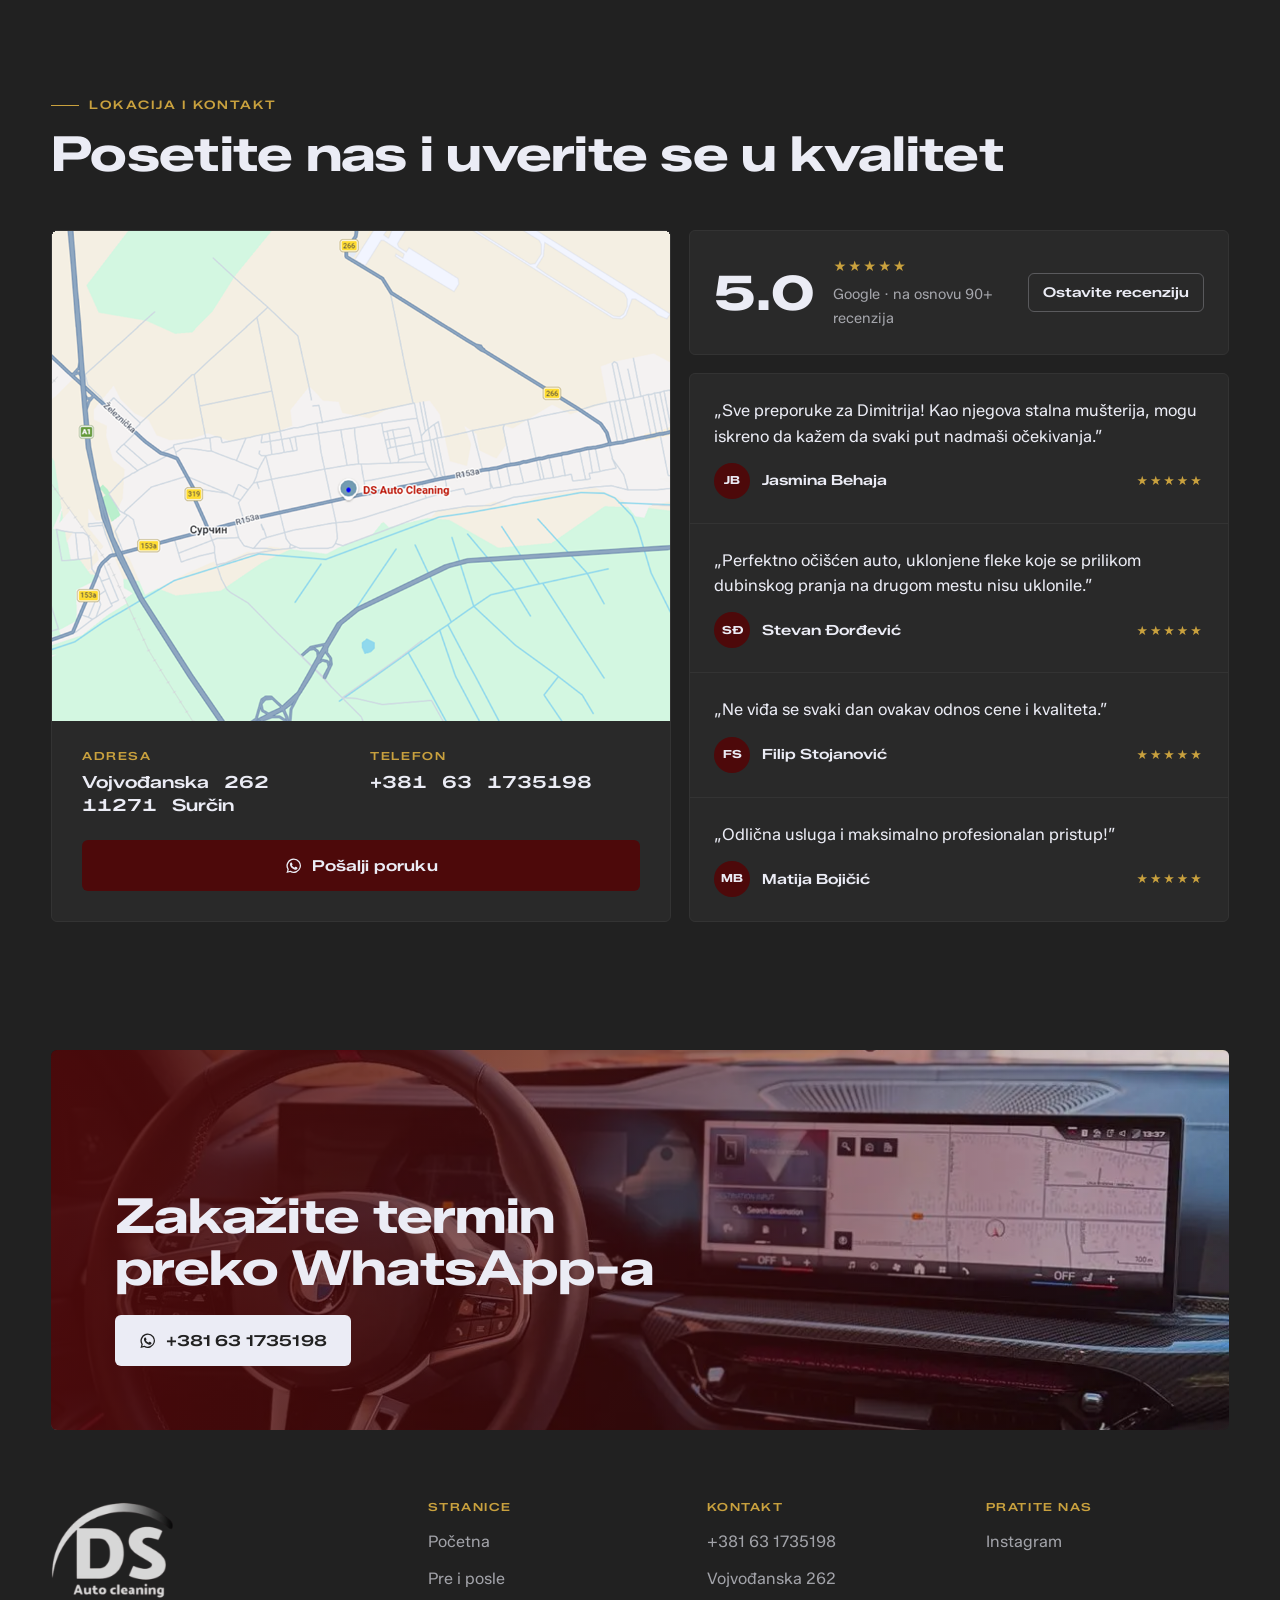
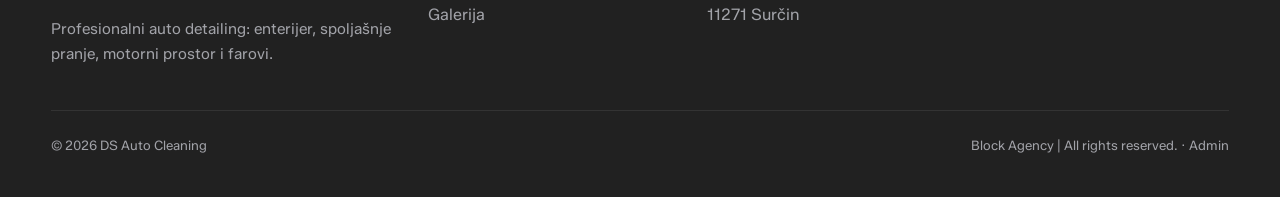
==== commit e616c056: "Use vehicle icons in the booking form and summary Co-Authored-By: Claude Opus 5.5 <noreply@anthropic" ====
--- a/index.html
+++ b/index.html
@@ -9,7 +9,7 @@
 <link rel="preconnect" href="https://fonts.googleapis.com">
 <link rel="preconnect" href="https://fonts.gstatic.com" crossorigin>
 <link rel="stylesheet" href="https://fonts.googleapis.com/css2?family=Zalando+Sans+Expanded:wght@400;500;600;700;800;900&family=Zalando+Sans:wght@400;500;600&family=Archivo:wdth,wght@125,400..900&display=swap">
-<link rel="stylesheet" href="styles.css?v=30">
+<link rel="stylesheet" href="styles.css?v=31">
 <script>document.documentElement.classList.add('js');</script>
 </head>
 <body>
@@ -265,9 +265,9 @@
           <div class="field">
             <span class="label" id="bkSizeLbl">Tip vozila</span>
             <div class="seg" role="radiogroup" aria-labelledby="bkSizeLbl">
-              <label><input type="radio" name="velicina" value="0" id="bkSize0"><span>Mali auto</span></label>
-              <label><input type="radio" name="velicina" value="1" id="bkSize1" checked><span>Auto</span></label>
-              <label><input type="radio" name="velicina" value="2" id="bkSize2"><span>SUV</span></label>
+              <label title="Mali auto"><input type="radio" name="velicina" value="0" id="bkSize0"><span><img src="assets/small-car-1.svg" alt="Mali auto" width="426" height="190"></span></label>
+              <label title="Auto"><input type="radio" name="velicina" value="1" id="bkSize1" checked><span><img src="assets/car-1.svg" alt="Auto" width="512" height="190"></span></label>
+              <label title="SUV"><input type="radio" name="velicina" value="2" id="bkSize2"><span><img src="assets/suv-car-1.svg" alt="SUV" width="512" height="210"></span></label>
             </div>
           </div>
           <div class="field">
@@ -500,6 +500,6 @@
 <a class="fab" id="fab" href="https://wa.me/381631735198" target="_blank" rel="noopener" aria-label="Pošalji poruku na WhatsApp"><svg><use href="#i-wa"/></svg></a>
 
 <script src="termini.js?v=10"></script>
-<script src="script.js?v=19"></script>
+<script src="script.js?v=20"></script>
 </body>
 </html>
--- a/styles.css
+++ b/styles.css
@@ -540,6 +540,10 @@
 .seg input { position: absolute; opacity: 0; pointer-events: none; }
 .seg span { display: block; text-align: center; padding: 10px 6px; border-radius: 999px; font: 600 .85rem/1 var(--f-display); color: var(--muted); transition: background .2s, color .2s; }
 .seg input:checked + span { background: var(--wine); color: var(--fg); }
+.seg span img { display: block; height: 26px; width: auto; margin-inline: auto; opacity: .55; transition: opacity .2s; }
+.seg label:hover img, .seg input:checked + span img { opacity: 1; }
+#sumCar { display: flex; flex-wrap: wrap; align-items: center; gap: 10px; }
+#sumCar img { height: 26px; width: auto; }
 .seg input:focus-visible + span { outline: 2px solid var(--gold-hi); outline-offset: 2px; }
 
 /* Calendar */
